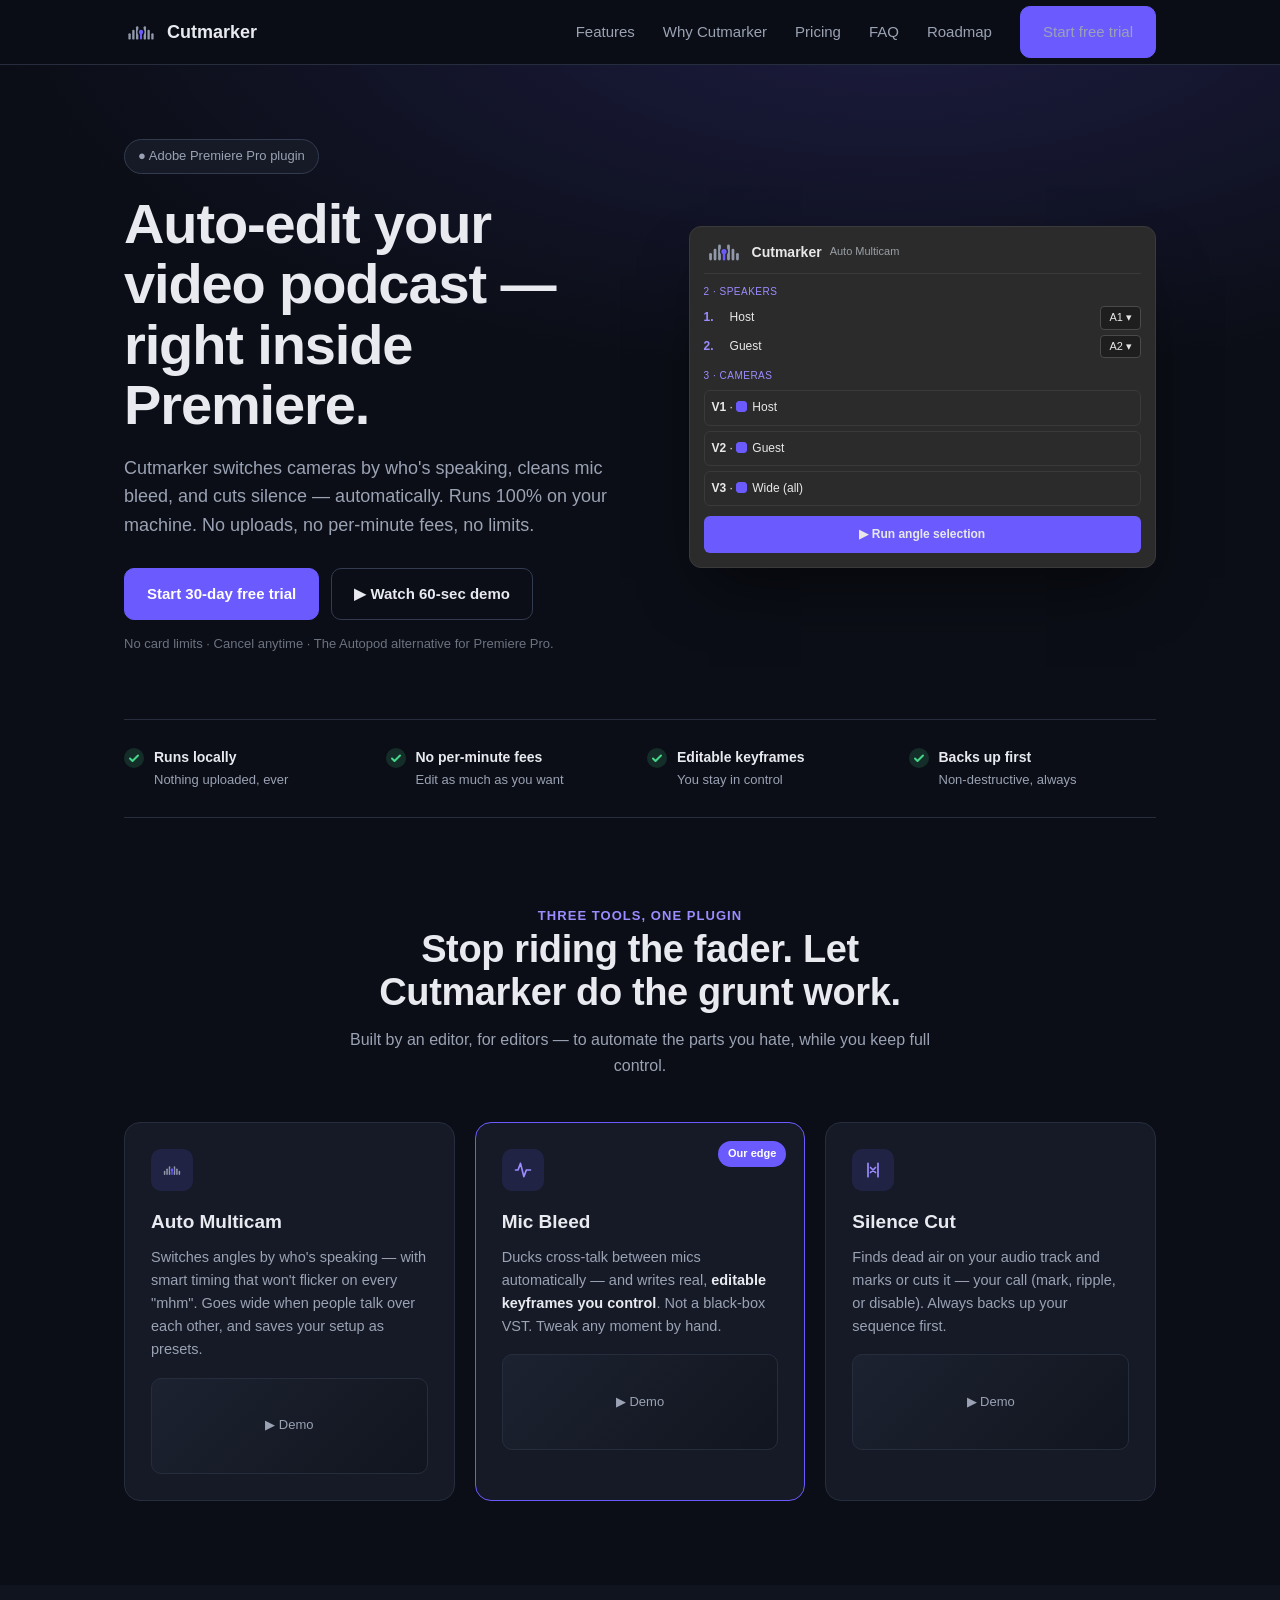
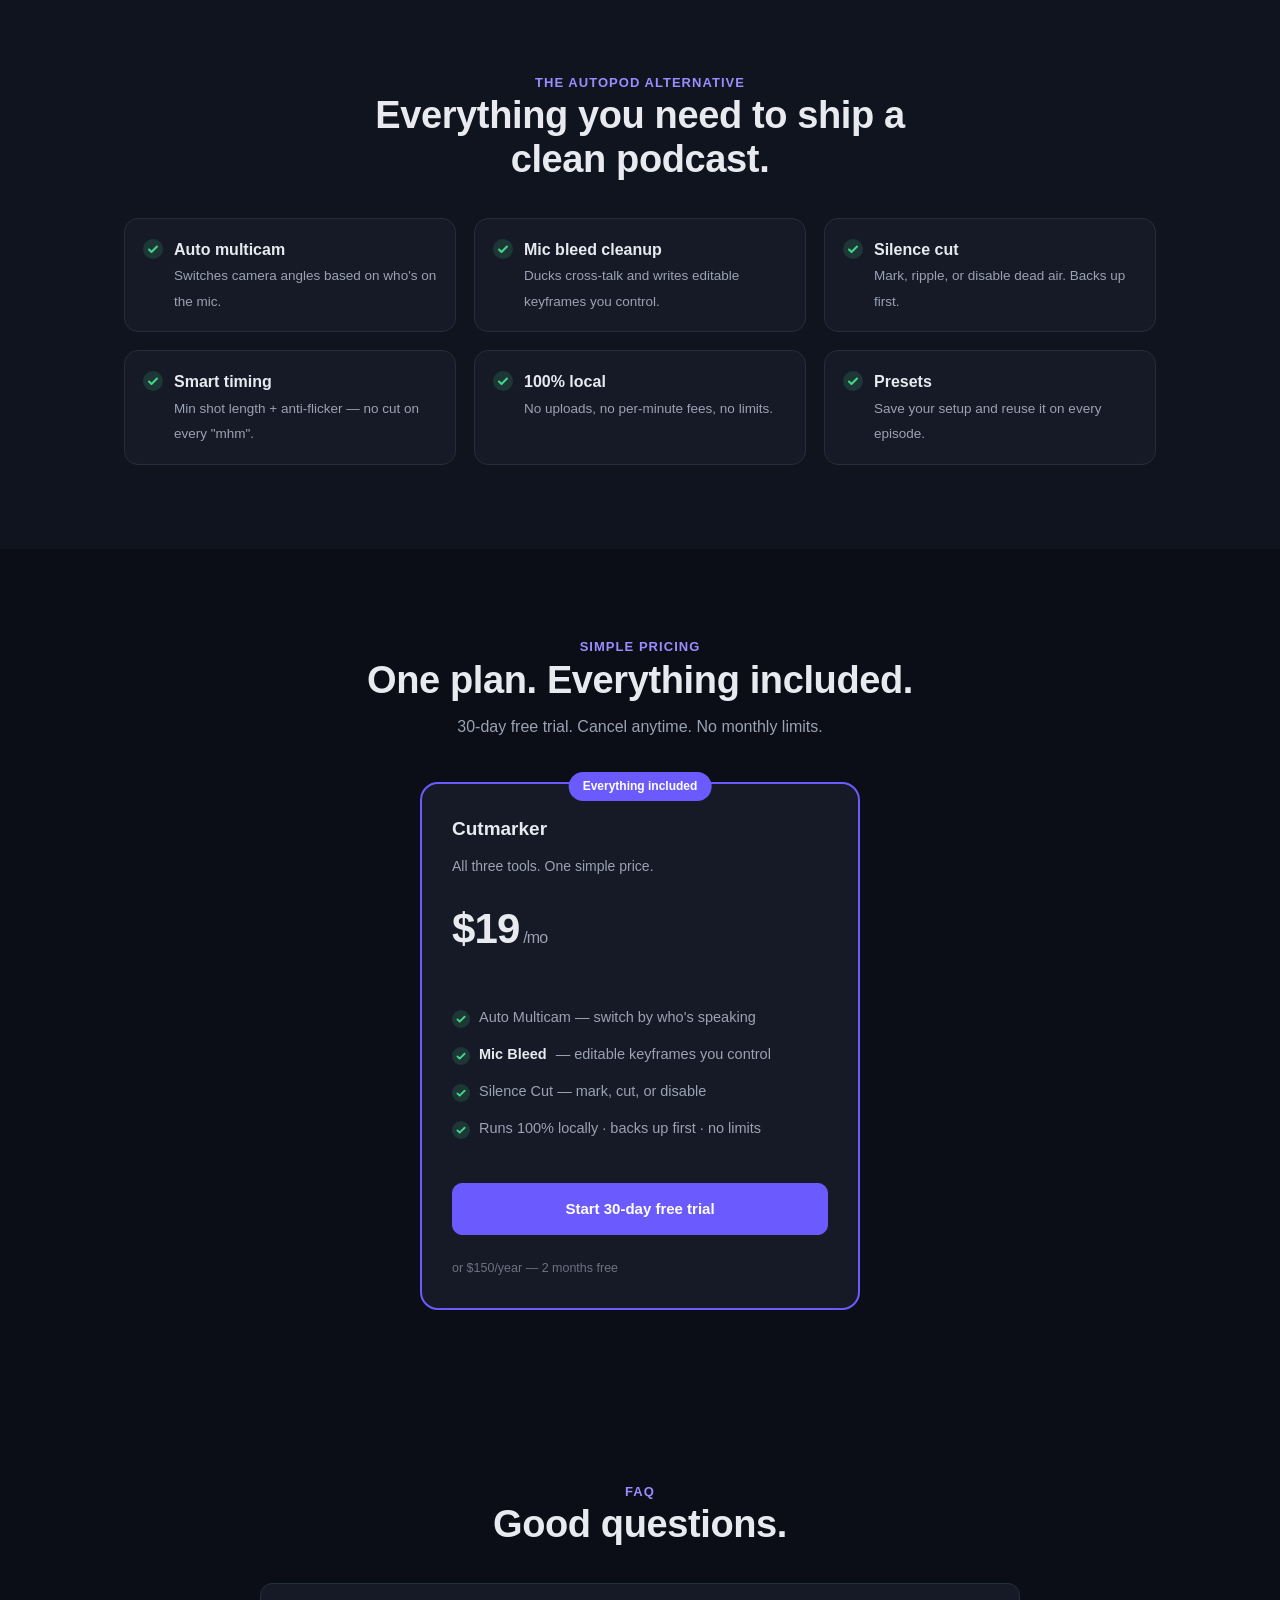
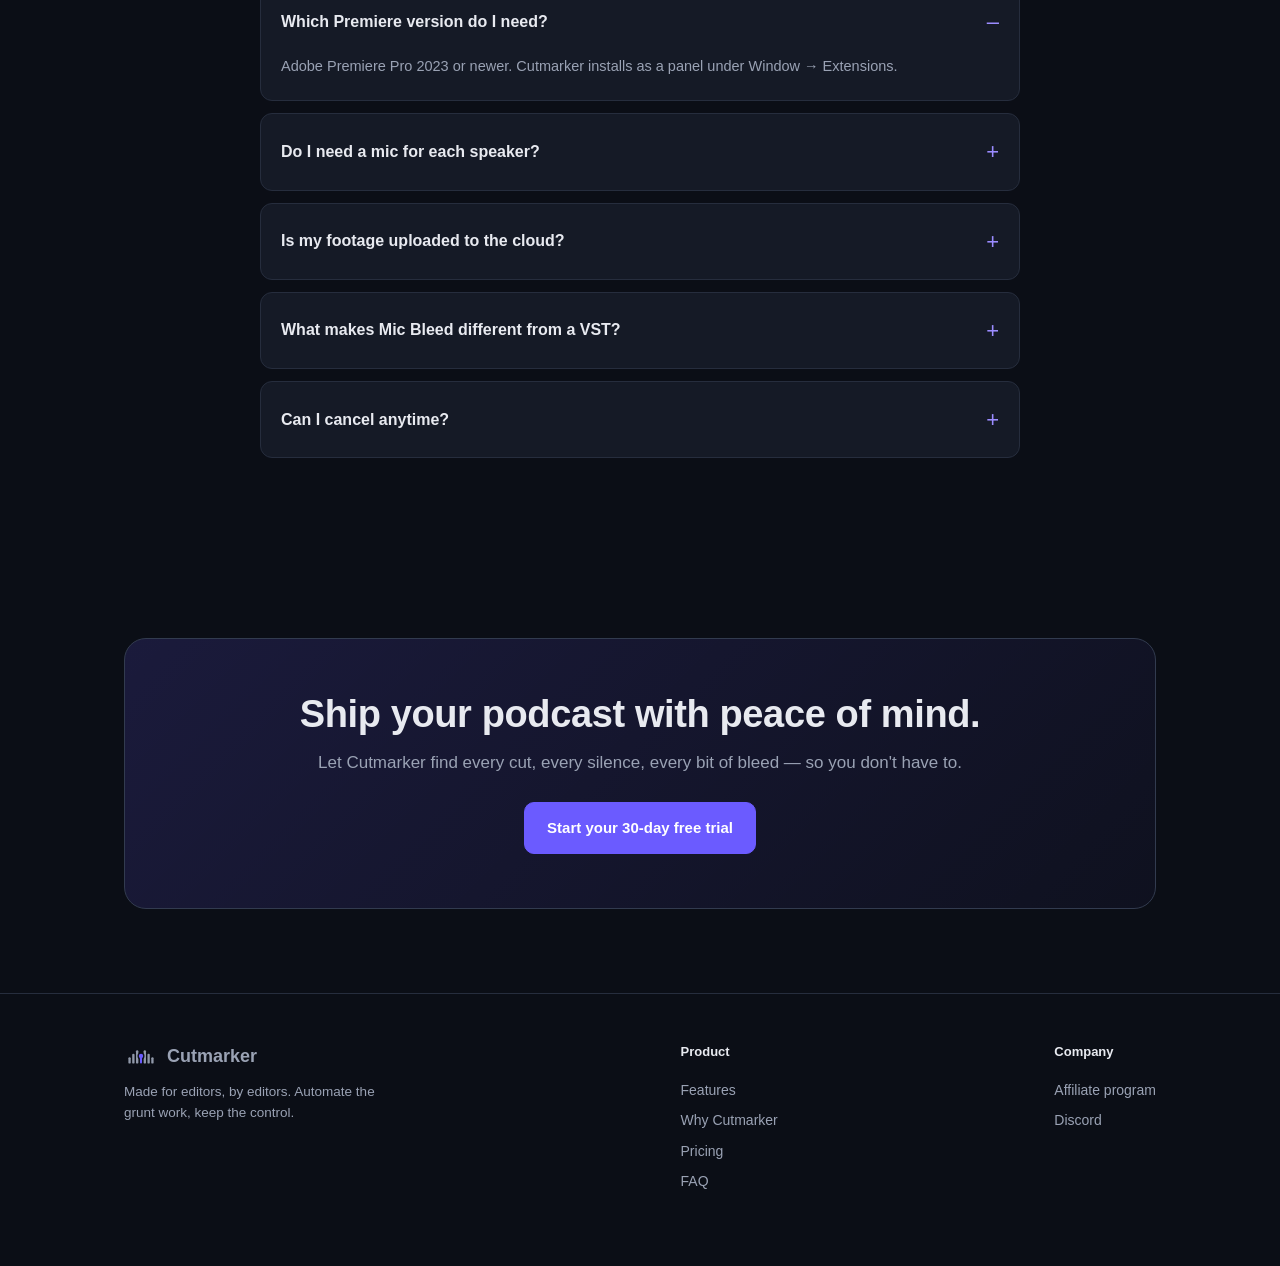
==== index.html @ dd97af89 "Add files via upload" ====
<!DOCTYPE html>
<html lang="en">
<head>
<meta charset="utf-8">
<meta name="viewport" content="width=device-width, initial-scale=1">
<title>Cutmarker — Auto-edit your video podcast in Premiere Pro</title>
<style>
  :root{
    --bg:#0B0E16; --bg2:#10141f; --card:#151a26; --card2:#1a2030;
    --bd:#262d3d; --bd2:#323b4f;
    --tx:#e8eaf0; --tx2:#9aa2b4; --tx3:#6b7280;
    --pur:#6B5BFF; --pur2:#9b8cff; --purd:#5a4be0;
    --grey:#9098A9; --green:#46d68a;
  }
  *{box-sizing:border-box;margin:0;padding:0}
  html{scroll-behavior:smooth}
  body{font-family:-apple-system,"Segoe UI",Roboto,Helvetica,Arial,sans-serif;background:var(--bg);color:var(--tx);line-height:1.6;-webkit-font-smoothing:antialiased}
  a{color:inherit;text-decoration:none}
  .wrap{max-width:1080px;margin:0 auto;padding:0 24px}
  .btn{display:inline-block;background:var(--pur);color:#fff;font-weight:600;padding:13px 22px;border-radius:10px;font-size:15px;border:1px solid var(--pur);transition:.15s;cursor:pointer}
  .btn:hover{background:var(--purd);border-color:var(--purd)}
  .btn.ghost{background:transparent;color:var(--tx);border:1px solid var(--bd2)}
  .btn.ghost:hover{background:var(--card2)}
  .eyebrow{color:var(--pur2);font-weight:600;font-size:13px;letter-spacing:.08em;text-transform:uppercase}
  h1{font-size:clamp(34px,5vw,56px);line-height:1.08;letter-spacing:-.02em;font-weight:700}
  h2{font-size:clamp(26px,3.5vw,38px);line-height:1.15;letter-spacing:-.01em;font-weight:700}
  h3{font-size:19px;font-weight:600}
  .muted{color:var(--tx2)}
  section{padding:84px 0;scroll-margin-top:74px}
  .logo{display:flex;align-items:center;gap:9px;font-weight:700;font-size:18px}

  /* NAV */
  nav{position:sticky;top:0;z-index:50;background:rgba(11,14,22,.95);backdrop-filter:blur(10px);border-bottom:1px solid var(--bd)}
  nav .wrap{display:flex;align-items:center;justify-content:space-between;height:64px}
  nav .links{display:flex;gap:28px;align-items:center}
  nav .links a{color:var(--tx2);font-size:15px;font-weight:500}
  nav .links a:hover{color:var(--tx)}
  @media(max-width:720px){nav .links a:not(.btn){display:none}}

  /* HERO */
  .hero{padding:74px 0 64px;background:radial-gradient(900px 380px at 70% -10%,rgba(107,91,255,.18),transparent)}
  .hero .grid{display:grid;grid-template-columns:1.05fr .95fr;gap:48px;align-items:center}
  @media(max-width:880px){.hero .grid{grid-template-columns:1fr;gap:36px}}
  .badge{display:inline-flex;align-items:center;gap:7px;background:var(--card);border:1px solid var(--bd2);color:var(--tx2);font-size:13px;font-weight:500;padding:6px 13px;border-radius:99px;margin-bottom:20px}
  .hero p.lead{font-size:18px;color:var(--tx2);margin:18px 0 28px;max-width:520px}
  .cta-row{display:flex;gap:12px;flex-wrap:wrap;align-items:center}
  .cta-note{color:var(--tx3);font-size:13px;margin-top:14px}

  /* panel mock */
  .panel{background:#2b2b2b;border:1px solid #3a3a3a;border-radius:12px;padding:14px;box-shadow:0 30px 60px -20px rgba(0,0,0,.6);font-size:12px;color:#e8e8e8}
  .panel .ph{display:flex;align-items:center;gap:8px;border-bottom:1px solid #3a3a3a;padding-bottom:10px;margin-bottom:10px}
  .panel .ph b{font-weight:700;font-size:14px}
  .panel .ph .t{color:#9aa0a6;font-size:11px}
  .panel .grp{font-size:10px;color:#9b8cff;text-transform:uppercase;letter-spacing:.05em;margin:10px 0 6px}
  .panel .rowp{display:flex;align-items:center;gap:8px;margin:5px 0}
  .panel .tag{color:#9b8cff;font-weight:700;width:18px}
  .panel .sel{margin-left:auto;background:#1e1e1e;border:1px solid #4a4a4a;border-radius:4px;padding:2px 8px;font-size:11px}
  .panel .cam{border:1px solid #3a3a3a;border-radius:6px;padding:7px;margin:5px 0}
  .panel .ck{width:11px;height:11px;border-radius:3px;border:1px solid #6B5BFF;background:#6B5BFF;display:inline-block;vertical-align:-1px;margin-right:5px}
  .panel .run{background:#6B5BFF;border-radius:6px;padding:9px;text-align:center;font-weight:700;margin-top:10px}

  /* value bar */
  .vbar{display:grid;grid-template-columns:repeat(4,1fr);gap:14px;border-top:1px solid var(--bd);border-bottom:1px solid var(--bd);padding:26px 0}
  @media(max-width:720px){.vbar{grid-template-columns:repeat(2,1fr)}}
  .vbar .v{display:flex;gap:10px;align-items:flex-start;font-size:14px}
  .vbar .v svg{flex:none;margin-top:2px}
  .vbar .v b{display:block;font-weight:600}
  .vbar .v span{color:var(--tx2);font-size:13px}

  /* tools */
  .tools{display:grid;grid-template-columns:repeat(3,1fr);gap:20px;margin-top:44px}
  @media(max-width:880px){.tools{grid-template-columns:1fr}}
  .tool{background:var(--card);border:1px solid var(--bd);border-radius:16px;padding:26px;position:relative}
  .tool.hot{border-color:var(--pur)}
  .tool .ico{width:42px;height:42px;border-radius:10px;background:rgba(107,91,255,.14);display:flex;align-items:center;justify-content:center;margin-bottom:16px}
  .tool h3{margin-bottom:8px}
  .tool p{color:var(--tx2);font-size:14.5px}
  .pill{position:absolute;top:18px;right:18px;background:var(--pur);color:#fff;font-size:11px;font-weight:600;padding:4px 10px;border-radius:99px}
  .thumb{margin-top:16px;height:96px;border-radius:10px;background:linear-gradient(135deg,#1c2230,#11151f);border:1px solid var(--bd);display:flex;align-items:center;justify-content:center;color:var(--tx2);font-size:13px;gap:8px}

  /* features grid */
  .feats{display:grid;grid-template-columns:repeat(3,1fr);gap:18px;margin-top:36px}
  @media(max-width:840px){.feats{grid-template-columns:1fr}}
  .feat{display:flex;gap:11px;align-items:flex-start;background:var(--card);border:1px solid var(--bd);border-radius:14px;padding:18px}
  .feat svg{flex:none;margin-top:2px}
  .feat b{display:block}
  .feat span{color:var(--tx2);font-size:13.5px}
  /* compare */
  .cmp{width:100%;border-collapse:collapse;margin-top:36px;background:var(--card);border:1px solid var(--bd);border-radius:16px;overflow:hidden}
  .cmp th,.cmp td{padding:15px 18px;text-align:left;border-bottom:1px solid var(--bd);font-size:14.5px}
  .cmp thead th{font-size:13px;color:var(--tx2);font-weight:600}
  .cmp thead th:nth-child(2){color:var(--pur2)}
  .cmp td:nth-child(2),.cmp td:nth-child(3),.cmp th:nth-child(2),.cmp th:nth-child(3){text-align:center;width:130px}
  .cmp tr:last-child td{border-bottom:none}
  .yes{color:var(--green);font-weight:700}
  .no{color:var(--tx3)}
  .cmp .col-c{background:rgba(107,91,255,.06)}

  /* pricing */
  .prices{display:flex;gap:22px;margin:42px auto 0;max-width:760px;align-items:stretch}
  @media(max-width:720px){.prices{flex-direction:column}}
  .price{flex:1 1 0;min-width:0;display:flex;flex-direction:column;background:var(--card);border:1px solid var(--bd);border-radius:18px;padding:30px}
  .price.feat{border:2px solid var(--pur);position:relative}
  .price .tagp{position:absolute;top:-12px;left:50%;transform:translateX(-50%);background:var(--pur);color:#fff;font-size:12px;font-weight:600;padding:5px 14px;border-radius:99px}
  .price .amt{font-size:42px;font-weight:700;letter-spacing:-.02em;margin:6px 0}
  .price .amt small{font-size:16px;color:var(--tx2);font-weight:500}
  .price ul{list-style:none;margin:20px 0 24px}
  .price li{padding:7px 0;font-size:14.5px;color:var(--tx2);display:flex;gap:9px;align-items:flex-start}
  .price li svg{flex:none;margin-top:4px}
  .price .btn{width:100%;text-align:center;margin-top:auto}
  .price .yr{text-align:center;color:var(--tx3);font-size:12.5px;margin-top:12px}

  /* faq */
  .faq{max-width:760px;margin:36px auto 0}
  details{background:var(--card);border:1px solid var(--bd);border-radius:12px;padding:4px 20px;margin-bottom:12px}
  summary{cursor:pointer;padding:16px 0;font-weight:600;font-size:16px;list-style:none;display:flex;justify-content:space-between;align-items:center}
  summary::-webkit-details-marker{display:none}
  summary::after{content:"+";color:var(--pur2);font-size:22px;font-weight:400}
  details[open] summary::after{content:"–"}
  details p{color:var(--tx2);padding:0 0 18px;font-size:14.5px}

  /* cta band */
  .band{background:linear-gradient(135deg,rgba(107,91,255,.16),rgba(107,91,255,.04));border:1px solid var(--bd2);border-radius:22px;padding:54px 32px;text-align:center}
  .band h2{margin-bottom:12px}
  .band p{color:var(--tx2);margin-bottom:26px;font-size:17px}

  /* footer */
  footer{border-top:1px solid var(--bd);padding:48px 0 40px;color:var(--tx2);font-size:14px}
  footer .top{display:flex;justify-content:space-between;flex-wrap:wrap;gap:24px;margin-bottom:30px}
  footer .col h4{color:var(--tx);font-size:13px;margin-bottom:12px;font-weight:600}
  footer .col a{display:block;color:var(--tx2);padding:4px 0}
  footer .col a:hover{color:var(--tx)}
  footer .bottom{border-top:1px solid var(--bd);padding-top:22px;display:flex;justify-content:space-between;flex-wrap:wrap;gap:12px;font-size:13px;color:var(--tx3)}
  .center{text-align:center}
  .sec-head{text-align:center;max-width:620px;margin:0 auto}
  .sec-head p{color:var(--tx2);margin-top:12px;font-size:16px}
</style>
</head>
<body>

<svg width="0" height="0" style="position:absolute"><symbol id="mark" viewBox="-58 -56 116 60"><mask id="ntch"><rect x="-58" y="-56" width="116" height="60" fill="#fff"/><circle cx="0" cy="-26" r="12" fill="#000"/></mask><g mask="url(#ntch)"><rect x="9" y="-46" width="8" height="46" rx="4" fill="#9098A9"/><rect x="-17" y="-46" width="8" height="46" rx="4" fill="#9098A9"/><rect x="22" y="-34" width="8" height="34" rx="4" fill="#9098A9"/><rect x="-30" y="-34" width="8" height="34" rx="4" fill="#9098A9"/><rect x="35" y="-22" width="8" height="22" rx="4" fill="#9098A9"/><rect x="-43" y="-22" width="8" height="22" rx="4" fill="#9098A9"/></g><rect x="-3.5" y="-22" width="7" height="22" rx="3.5" fill="#6B5BFF"/><circle cx="0" cy="-26" r="7.5" fill="#6B5BFF"/></symbol>
<symbol id="chk" viewBox="0 0 20 20"><circle cx="10" cy="10" r="10" fill="rgba(70,214,138,.16)"/><path d="M6 10.5l2.5 2.5L14 7.5" stroke="#46d68a" stroke-width="2" fill="none" stroke-linecap="round" stroke-linejoin="round"/></symbol></svg>

<nav><div class="wrap">
  <a class="logo" href="#"><svg width="34" height="18"><use href="#mark"/></svg> Cutmarker</a>
  <div class="links">
    <a href="#features">Features</a>
    <a href="#why">Why Cutmarker</a>
    <a href="#pricing">Pricing</a>
    <a href="#faq">FAQ</a>
    <a href="roadmap.html">Roadmap</a>
    <a class="btn" href="#pricing">Start free trial</a>
  </div>
</div></nav>

<header class="hero"><div class="wrap"><div class="grid">
  <div>
    <span class="badge">● Adobe Premiere Pro plugin</span>
    <h1>Auto-edit your video podcast — right inside Premiere.</h1>
    <p class="lead">Cutmarker switches cameras by who's speaking, cleans mic bleed, and cuts silence — automatically. Runs 100% on your machine. No uploads, no per-minute fees, no limits.</p>
    <div class="cta-row">
      <a class="btn" href="#pricing">Start 30-day free trial</a>
      <a class="btn ghost" href="#features">▶ Watch 60-sec demo</a>
    </div>
    <div class="cta-note">No card limits · Cancel anytime · The Autopod alternative for Premiere Pro.</div>
  </div>
  <div class="panel" aria-hidden="true">
    <div class="ph"><svg width="40" height="21"><use href="#mark"/></svg><b>Cutmarker</b><span class="t">Auto Multicam</span></div>
    <div class="grp">2 · Speakers</div>
    <div class="rowp"><span class="tag">1.</span><span>Host</span><span class="sel">A1 ▾</span></div>
    <div class="rowp"><span class="tag">2.</span><span>Guest</span><span class="sel">A2 ▾</span></div>
    <div class="grp">3 · Cameras</div>
    <div class="cam"><b>V1</b> · <span class="ck"></span>Host</div>
    <div class="cam"><b>V2</b> · <span class="ck"></span>Guest</div>
    <div class="cam"><b>V3</b> · <span class="ck"></span>Wide (all)</div>
    <div class="run">▶ Run angle selection</div>
  </div>
</div></div></header>

<div class="wrap"><div class="vbar">
  <div class="v"><svg width="20" height="20"><use href="#chk"/></svg><div><b>Runs locally</b><span>Nothing uploaded, ever</span></div></div>
  <div class="v"><svg width="20" height="20"><use href="#chk"/></svg><div><b>No per-minute fees</b><span>Edit as much as you want</span></div></div>
  <div class="v"><svg width="20" height="20"><use href="#chk"/></svg><div><b>Editable keyframes</b><span>You stay in control</span></div></div>
  <div class="v"><svg width="20" height="20"><use href="#chk"/></svg><div><b>Backs up first</b><span>Non-destructive, always</span></div></div>
</div></div>

<section id="features"><div class="wrap">
  <div class="sec-head">
    <span class="eyebrow">Three tools, one plugin</span>
    <h2>Stop riding the fader. Let Cutmarker do the grunt work.</h2>
    <p>Built by an editor, for editors — to automate the parts you hate, while you keep full control.</p>
  </div>
  <div class="tools">
    <div class="tool">
      <div class="ico"><svg width="22" height="12"><use href="#mark"/></svg></div>
      <h3>Auto Multicam</h3>
      <p>Switches angles by who's speaking — with smart timing that won't flicker on every "mhm". Goes wide when people talk over each other, and saves your setup as presets.</p>
      <div class="thumb">▶ Demo</div>
    </div>
    <div class="tool hot">
      <span class="pill">Our edge</span>
      <div class="ico"><svg width="20" height="20" viewBox="0 0 24 24" fill="none" stroke="#9b8cff" stroke-width="2"><path d="M3 12h3l3-8 4 16 3-8h5" stroke-linecap="round" stroke-linejoin="round"/></svg></div>
      <h3>Mic Bleed</h3>
      <p>Ducks cross-talk between mics automatically — and writes real, <b style="color:#e8eaf0">editable keyframes you control</b>. Not a black-box VST. Tweak any moment by hand.</p>
      <div class="thumb">▶ Demo</div>
    </div>
    <div class="tool">
      <div class="ico"><svg width="20" height="20" viewBox="0 0 24 24" fill="none" stroke="#9b8cff" stroke-width="2"><path d="M6 4v16M18 4v16M9 9l6 6M15 9l-6 6" stroke-linecap="round"/></svg></div>
      <h3>Silence Cut</h3>
      <p>Finds dead air on your audio track and marks or cuts it — your call (mark, ripple, or disable). Always backs up your sequence first.</p>
      <div class="thumb">▶ Demo</div>
    </div>
  </div>
</div></section>

<section id="why" style="background:var(--bg2)"><div class="wrap">
  <div class="sec-head">
    <span class="eyebrow">The Autopod alternative</span>
    <h2>Everything you need to ship a clean podcast.</h2>
  </div>
  <div class="feats">
    <div class="feat"><svg width="20" height="20"><use href="#chk"/></svg><div><b>Auto multicam</b><span>Switches camera angles based on who's on the mic.</span></div></div>
    <div class="feat"><svg width="20" height="20"><use href="#chk"/></svg><div><b>Mic bleed cleanup</b><span>Ducks cross-talk and writes editable keyframes you control.</span></div></div>
    <div class="feat"><svg width="20" height="20"><use href="#chk"/></svg><div><b>Silence cut</b><span>Mark, ripple, or disable dead air. Backs up first.</span></div></div>
    <div class="feat"><svg width="20" height="20"><use href="#chk"/></svg><div><b>Smart timing</b><span>Min shot length + anti-flicker — no cut on every "mhm".</span></div></div>
    <div class="feat"><svg width="20" height="20"><use href="#chk"/></svg><div><b>100% local</b><span>No uploads, no per-minute fees, no limits.</span></div></div>
    <div class="feat"><svg width="20" height="20"><use href="#chk"/></svg><div><b>Presets</b><span>Save your setup and reuse it on every episode.</span></div></div>
  </div>
</div></section>

<section id="pricing"><div class="wrap">
  <div class="sec-head">
    <span class="eyebrow">Simple pricing</span>
    <h2>One plan. Everything included.</h2>
    <p>30-day free trial. Cancel anytime. No monthly limits.</p>
  </div>
  <div class="prices" style="max-width:440px">
    <div class="price feat">
      <span class="tagp">Everything included</span>
      <h3>Cutmarker</h3>
      <div class="muted" style="font-size:14px">All three tools. One simple price.</div>
      <div class="amt">$19<small> /mo</small></div>
      <ul>
        <li><svg width="18" height="18"><use href="#chk"/></svg>Auto Multicam — switch by who's speaking</li>
        <li><svg width="18" height="18"><use href="#chk"/></svg><b style="color:#e8eaf0">Mic Bleed</b> — editable keyframes you control</li>
        <li><svg width="18" height="18"><use href="#chk"/></svg>Silence Cut — mark, cut, or disable</li>
        <li><svg width="18" height="18"><use href="#chk"/></svg>Runs 100% locally · backs up first · no limits</li>
      </ul>
      <a class="btn" href="#">Start 30-day free trial</a>
      <div class="yr">or $150/year — 2 months free</div>
    </div>
  </div>
</div></section>

<section id="faq"><div class="wrap">
  <div class="sec-head"><span class="eyebrow">FAQ</span><h2>Good questions.</h2></div>
  <div class="faq">
    <details open><summary>Which Premiere version do I need?</summary><p>Adobe Premiere Pro 2023 or newer. Cutmarker installs as a panel under Window → Extensions.</p></details>
    <details><summary>Do I need a mic for each speaker?</summary><p>For multicam, yes — Cutmarker decides who's on camera by listening to each person's mic, so the cleanest result comes from one mic per speaker. (Silence Cut works on a single track too.)</p></details>
    <details><summary>Is my footage uploaded to the cloud?</summary><p>Never. Everything runs locally on your machine. No uploads, no per-minute fees, no monthly processing limits.</p></details>
    <details><summary>What makes Mic Bleed different from a VST?</summary><p>A VST is a black box you can't touch. Mic Bleed writes real volume keyframes straight into your timeline, so you keep full control and can fine-tune any moment by hand.</p></details>
    <details><summary>Can I cancel anytime?</summary><p>Yes — 30-day free trial, cancel anytime, no questions asked.</p></details>
  </div>
</div></section>

<section><div class="wrap"><div class="band">
  <h2>Ship your podcast with peace of mind.</h2>
  <p>Let Cutmarker find every cut, every silence, every bit of bleed — so you don't have to.</p>
  <a class="btn" href="#pricing">Start your 30-day free trial</a>
</div></div></section>

<footer><div class="wrap">
  <div class="top">
    <div style="max-width:280px">
      <a class="logo" href="#" style="margin-bottom:10px"><svg width="34" height="18"><use href="#mark"/></svg> Cutmarker</a>
      <p style="font-size:13.5px">Made for editors, by editors. Automate the grunt work, keep the control.</p>
    </div>
    <div class="col"><h4>Product</h4><a href="#features">Features</a><a href="#why">Why Cutmarker</a><a href="#pricing">Pricing</a><a href="#faq">FAQ</a></div>
    <div class="col"><h4>Company</h4><a href="#">Affiliate program</a><a href="#">Discord
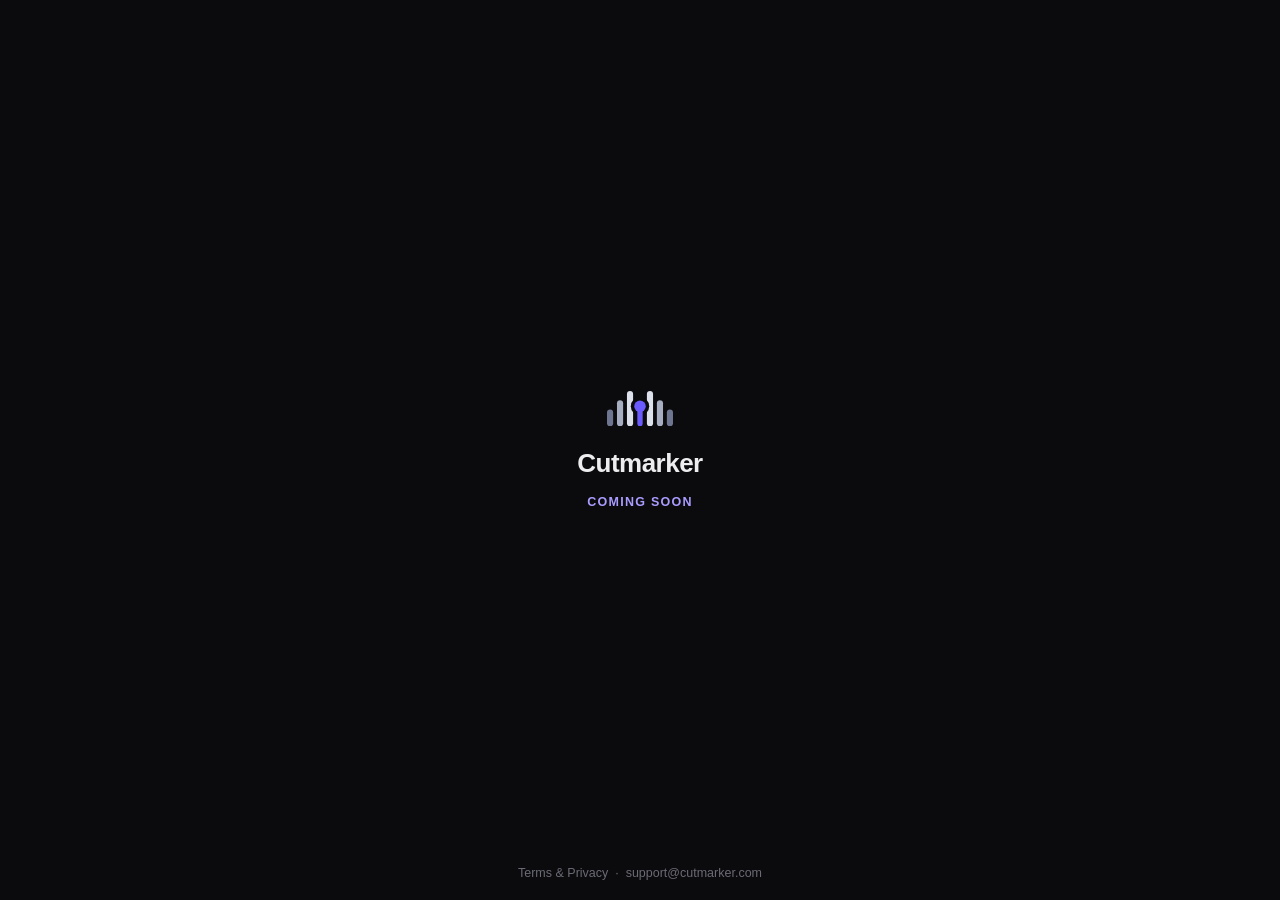
==== commit 55bd2f27: "Add files via upload" ====
--- a/index.html
+++ b/index.html
@@ -3,277 +3,31 @@
 <head>
 <meta charset="utf-8">
 <meta name="viewport" content="width=device-width, initial-scale=1">
-<title>Cutmarker — Auto-edit your video podcast in Premiere Pro</title>
+<title>Cutmarker</title>
+<meta name="robots" content="noindex">
 <style>
-  :root{
-    --bg:#0B0E16; --bg2:#10141f; --card:#151a26; --card2:#1a2030;
-    --bd:#262d3d; --bd2:#323b4f;
-    --tx:#e8eaf0; --tx2:#9aa2b4; --tx3:#6b7280;
-    --pur:#6B5BFF; --pur2:#9b8cff; --purd:#5a4be0;
-    --grey:#9098A9; --green:#46d68a;
-  }
+  :root{--bg:#0b0b0d;--tx:#ededf0;--tx2:#9b9ba6;--tx3:#6b6b76;--pur2:#a99cff}
   *{box-sizing:border-box;margin:0;padding:0}
-  html{scroll-behavior:smooth}
-  body{font-family:-apple-system,"Segoe UI",Roboto,Helvetica,Arial,sans-serif;background:var(--bg);color:var(--tx);line-height:1.6;-webkit-font-smoothing:antialiased}
-  a{color:inherit;text-decoration:none}
-  .wrap{max-width:1080px;margin:0 auto;padding:0 24px}
-  .btn{display:inline-block;background:var(--pur);color:#fff;font-weight:600;padding:13px 22px;border-radius:10px;font-size:15px;border:1px solid var(--pur);transition:.15s;cursor:pointer}
-  .btn:hover{background:var(--purd);border-color:var(--purd)}
-  .btn.ghost{background:transparent;color:var(--tx);border:1px solid var(--bd2)}
-  .btn.ghost:hover{background:var(--card2)}
-  .eyebrow{color:var(--pur2);font-weight:600;font-size:13px;letter-spacing:.08em;text-transform:uppercase}
-  h1{font-size:clamp(34px,5vw,56px);line-height:1.08;letter-spacing:-.02em;font-weight:700}
-  h2{font-size:clamp(26px,3.5vw,38px);line-height:1.15;letter-spacing:-.01em;font-weight:700}
-  h3{font-size:19px;font-weight:600}
-  .muted{color:var(--tx2)}
-  section{padding:84px 0;scroll-margin-top:74px}
-  .logo{display:flex;align-items:center;gap:9px;font-weight:700;font-size:18px}
-
-  /* NAV */
-  nav{position:sticky;top:0;z-index:50;background:rgba(11,14,22,.95);backdrop-filter:blur(10px);border-bottom:1px solid var(--bd)}
-  nav .wrap{display:flex;align-items:center;justify-content:space-between;height:64px}
-  nav .links{display:flex;gap:28px;align-items:center}
-  nav .links a{color:var(--tx2);font-size:15px;font-weight:500}
-  nav .links a:hover{color:var(--tx)}
-  @media(max-width:720px){nav .links a:not(.btn){display:none}}
-
-  /* HERO */
-  .hero{padding:74px 0 64px;background:radial-gradient(900px 380px at 70% -10%,rgba(107,91,255,.18),transparent)}
-  .hero .grid{display:grid;grid-template-columns:1.05fr .95fr;gap:48px;align-items:center}
-  @media(max-width:880px){.hero .grid{grid-template-columns:1fr;gap:36px}}
-  .badge{display:inline-flex;align-items:center;gap:7px;background:var(--card);border:1px solid var(--bd2);color:var(--tx2);font-size:13px;font-weight:500;padding:6px 13px;border-radius:99px;margin-bottom:20px}
-  .hero p.lead{font-size:18px;color:var(--tx2);margin:18px 0 28px;max-width:520px}
-  .cta-row{display:flex;gap:12px;flex-wrap:wrap;align-items:center}
-  .cta-note{color:var(--tx3);font-size:13px;margin-top:14px}
-
-  /* panel mock */
-  .panel{background:#2b2b2b;border:1px solid #3a3a3a;border-radius:12px;padding:14px;box-shadow:0 30px 60px -20px rgba(0,0,0,.6);font-size:12px;color:#e8e8e8}
-  .panel .ph{display:flex;align-items:center;gap:8px;border-bottom:1px solid #3a3a3a;padding-bottom:10px;margin-bottom:10px}
-  .panel .ph b{font-weight:700;font-size:14px}
-  .panel .ph .t{color:#9aa0a6;font-size:11px}
-  .panel .grp{font-size:10px;color:#9b8cff;text-transform:uppercase;letter-spacing:.05em;margin:10px 0 6px}
-  .panel .rowp{display:flex;align-items:center;gap:8px;margin:5px 0}
-  .panel .tag{color:#9b8cff;font-weight:700;width:18px}
-  .panel .sel{margin-left:auto;background:#1e1e1e;border:1px solid #4a4a4a;border-radius:4px;padding:2px 8px;font-size:11px}
-  .panel .cam{border:1px solid #3a3a3a;border-radius:6px;padding:7px;margin:5px 0}
-  .panel .ck{width:11px;height:11px;border-radius:3px;border:1px solid #6B5BFF;background:#6B5BFF;display:inline-block;vertical-align:-1px;margin-right:5px}
-  .panel .run{background:#6B5BFF;border-radius:6px;padding:9px;text-align:center;font-weight:700;margin-top:10px}
-
-  /* value bar */
-  .vbar{display:grid;grid-template-columns:repeat(4,1fr);gap:14px;border-top:1px solid var(--bd);border-bottom:1px solid var(--bd);padding:26px 0}
-  @media(max-width:720px){.vbar{grid-template-columns:repeat(2,1fr)}}
-  .vbar .v{display:flex;gap:10px;align-items:flex-start;font-size:14px}
-  .vbar .v svg{flex:none;margin-top:2px}
-  .vbar .v b{display:block;font-weight:600}
-  .vbar .v span{color:var(--tx2);font-size:13px}
-
-  /* tools */
-  .tools{display:grid;grid-template-columns:repeat(3,1fr);gap:20px;margin-top:44px}
-  @media(max-width:880px){.tools{grid-template-columns:1fr}}
-  .tool{background:var(--card);border:1px solid var(--bd);border-radius:16px;padding:26px;position:relative}
-  .tool.hot{border-color:var(--pur)}
-  .tool .ico{width:42px;height:42px;border-radius:10px;background:rgba(107,91,255,.14);display:flex;align-items:center;justify-content:center;margin-bottom:16px}
-  .tool h3{margin-bottom:8px}
-  .tool p{color:var(--tx2);font-size:14.5px}
-  .pill{position:absolute;top:18px;right:18px;background:var(--pur);color:#fff;font-size:11px;font-weight:600;padding:4px 10px;border-radius:99px}
-  .thumb{margin-top:16px;height:96px;border-radius:10px;background:linear-gradient(135deg,#1c2230,#11151f);border:1px solid var(--bd);display:flex;align-items:center;justify-content:center;color:var(--tx2);font-size:13px;gap:8px}
-
-  /* features grid */
-  .feats{display:grid;grid-template-columns:repeat(3,1fr);gap:18px;margin-top:36px}
-  @media(max-width:840px){.feats{grid-template-columns:1fr}}
-  .feat{display:flex;gap:11px;align-items:flex-start;background:var(--card);border:1px solid var(--bd);border-radius:14px;padding:18px}
-  .feat svg{flex:none;margin-top:2px}
-  .feat b{display:block}
-  .feat span{color:var(--tx2);font-size:13.5px}
-  /* compare */
-  .cmp{width:100%;border-collapse:collapse;margin-top:36px;background:var(--card);border:1px solid var(--bd);border-radius:16px;overflow:hidden}
-  .cmp th,.cmp td{padding:15px 18px;text-align:left;border-bottom:1px solid var(--bd);font-size:14.5px}
-  .cmp thead th{font-size:13px;color:var(--tx2);font-weight:600}
-  .cmp thead th:nth-child(2){color:var(--pur2)}
-  .cmp td:nth-child(2),.cmp td:nth-child(3),.cmp th:nth-child(2),.cmp th:nth-child(3){text-align:center;width:130px}
-  .cmp tr:last-child td{border-bottom:none}
-  .yes{color:var(--green);font-weight:700}
-  .no{color:var(--tx3)}
-  .cmp .col-c{background:rgba(107,91,255,.06)}
-
-  /* pricing */
-  .prices{display:flex;gap:22px;margin:42px auto 0;max-width:760px;align-items:stretch}
-  @media(max-width:720px){.prices{flex-direction:column}}
-  .price{flex:1 1 0;min-width:0;display:flex;flex-direction:column;background:var(--card);border:1px solid var(--bd);border-radius:18px;padding:30px}
-  .price.feat{border:2px solid var(--pur);position:relative}
-  .price .tagp{position:absolute;top:-12px;left:50%;transform:translateX(-50%);background:var(--pur);color:#fff;font-size:12px;font-weight:600;padding:5px 14px;border-radius:99px}
-  .price .amt{font-size:42px;font-weight:700;letter-spacing:-.02em;margin:6px 0}
-  .price .amt small{font-size:16px;color:var(--tx2);font-weight:500}
-  .price ul{list-style:none;margin:20px 0 24px}
-  .price li{padding:7px 0;font-size:14.5px;color:var(--tx2);display:flex;gap:9px;align-items:flex-start}
-  .price li svg{flex:none;margin-top:4px}
-  .price .btn{width:100%;text-align:center;margin-top:auto}
-  .price .yr{text-align:center;color:var(--tx3);font-size:12.5px;margin-top:12px}
-
-  /* faq */
-  .faq{max-width:760px;margin:36px auto 0}
-  details{background:var(--card);border:1px solid var(--bd);border-radius:12px;padding:4px 20px;margin-bottom:12px}
-  summary{cursor:pointer;padding:16px 0;font-weight:600;font-size:16px;list-style:none;display:flex;justify-content:space-between;align-items:center}
-  summary::-webkit-details-marker{display:none}
-  summary::after{content:"+";color:var(--pur2);font-size:22px;font-weight:400}
-  details[open] summary::after{content:"–"}
-  details p{color:var(--tx2);padding:0 0 18px;font-size:14.5px}
-
-  /* cta band */
-  .band{background:linear-gradient(135deg,rgba(107,91,255,.16),rgba(107,91,255,.04));border:1px solid var(--bd2);border-radius:22px;padding:54px 32px;text-align:center}
-  .band h2{margin-bottom:12px}
-  .band p{color:var(--tx2);margin-bottom:26px;font-size:17px}
-
-  /* footer */
-  footer{border-top:1px solid var(--bd);padding:48px 0 40px;color:var(--tx2);font-size:14px}
-  footer .top{display:flex;justify-content:space-between;flex-wrap:wrap;gap:24px;margin-bottom:30px}
-  footer .col h4{color:var(--tx);font-size:13px;margin-bottom:12px;font-weight:600}
-  footer .col a{display:block;color:var(--tx2);padding:4px 0}
-  footer .col a:hover{color:var(--tx)}
-  footer .bottom{border-top:1px solid var(--bd);padding-top:22px;display:flex;justify-content:space-between;flex-wrap:wrap;gap:12px;font-size:13px;color:var(--tx3)}
-  .center{text-align:center}
-  .sec-head{text-align:center;max-width:620px;margin:0 auto}
-  .sec-head p{color:var(--tx2);margin-top:12px;font-size:16px}
+  body{font-family:-apple-system,"Segoe UI",Roboto,Helvetica,Arial,sans-serif;background:var(--bg);color:var(--tx);min-height:100vh;display:flex;flex-direction:column;align-items:center;justify-content:center;text-align:center;padding:24px}
+  svg.mark{width:66px;height:auto;margin-bottom:22px}
+  h1{font-size:26px;letter-spacing:-.02em;font-weight:700}
+  .soon{color:var(--pur2);font-size:12.5px;font-weight:700;letter-spacing:.1em;text-transform:uppercase;margin-top:16px}
+  footer{position:fixed;bottom:0;left:0;right:0;padding:20px;color:var(--tx3);font-size:12.5px}
+  footer a{color:var(--tx3);text-decoration:none}footer a:hover{color:var(--tx2)}
 </style>
 </head>
 <body>
-
-<svg width="0" height="0" style="position:absolute"><symbol id="mark" viewBox="-58 -56 116 60"><mask id="ntch"><rect x="-58" y="-56" width="116" height="60" fill="#fff"/><circle cx="0" cy="-26" r="12" fill="#000"/></mask><g mask="url(#ntch)"><rect x="9" y="-46" width="8" height="46" rx="4" fill="#9098A9"/><rect x="-17" y="-46" width="8" height="46" rx="4" fill="#9098A9"/><rect x="22" y="-34" width="8" height="34" rx="4" fill="#9098A9"/><rect x="-30" y="-34" width="8" height="34" rx="4" fill="#9098A9"/><rect x="35" y="-22" width="8" height="22" rx="4" fill="#9098A9"/><rect x="-43" y="-22" width="8" height="22" rx="4" fill="#9098A9"/></g><rect x="-3.5" y="-22" width="7" height="22" rx="3.5" fill="#6B5BFF"/><circle cx="0" cy="-26" r="7.5" fill="#6B5BFF"/></symbol>
-<symbol id="chk" viewBox="0 0 20 20"><circle cx="10" cy="10" r="10" fill="rgba(70,214,138,.16)"/><path d="M6 10.5l2.5 2.5L14 7.5" stroke="#46d68a" stroke-width="2" fill="none" stroke-linecap="round" stroke-linejoin="round"/></symbol></svg>
-
-<nav><div class="wrap">
-  <a class="logo" href="#"><svg width="34" height="18"><use href="#mark"/></svg> Cutmarker</a>
-  <div class="links">
-    <a href="#features">Features</a>
-    <a href="#why">Why Cutmarker</a>
-    <a href="#pricing">Pricing</a>
-    <a href="#faq">FAQ</a>
-    <a href="roadmap.html">Roadmap</a>
-    <a class="btn" href="#pricing">Start free trial</a>
-  </div>
-</div></nav>
-
-<header class="hero"><div class="wrap"><div class="grid">
-  <div>
-    <span class="badge">● Adobe Premiere Pro plugin</span>
-    <h1>Auto-edit your video podcast — right inside Premiere.</h1>
-    <p class="lead">Cutmarker switches cameras by who's speaking, cleans mic bleed, and cuts silence — automatically. Runs 100% on your machine. No uploads, no per-minute fees, no limits.</p>
-    <div class="cta-row">
-      <a class="btn" href="#pricing">Start 30-day free trial</a>
-      <a class="btn ghost" href="#features">▶ Watch 60-sec demo</a>
-    </div>
-    <div class="cta-note">No card limits · Cancel anytime · The Autopod alternative for Premiere Pro.</div>
-  </div>
-  <div class="panel" aria-hidden="true">
-    <div class="ph"><svg width="40" height="21"><use href="#mark"/></svg><b>Cutmarker</b><span class="t">Auto Multicam</span></div>
-    <div class="grp">2 · Speakers</div>
-    <div class="rowp"><span class="tag">1.</span><span>Host</span><span class="sel">A1 ▾</span></div>
-    <div class="rowp"><span class="tag">2.</span><span>Guest</span><span class="sel">A2 ▾</span></div>
-    <div class="grp">3 · Cameras</div>
-    <div class="cam"><b>V1</b> · <span class="ck"></span>Host</div>
-    <div class="cam"><b>V2</b> · <span class="ck"></span>Guest</div>
-    <div class="cam"><b>V3</b> · <span class="ck"></span>Wide (all)</div>
-    <div class="run">▶ Run angle selection</div>
-  </div>
-</div></div></header>
-
-<div class="wrap"><div class="vbar">
-  <div class="v"><svg width="20" height="20"><use href="#chk"/></svg><div><b>Runs locally</b><span>Nothing uploaded, ever</span></div></div>
-  <div class="v"><svg width="20" height="20"><use href="#chk"/></svg><div><b>No per-minute fees</b><span>Edit as much as you want</span></div></div>
-  <div class="v"><svg width="20" height="20"><use href="#chk"/></svg><div><b>Editable keyframes</b><span>You stay in control</span></div></div>
-  <div class="v"><svg width="20" height="20"><use href="#chk"/></svg><div><b>Backs up first</b><span>Non-destructive, always</span></div></div>
-</div></div>
-
-<section id="features"><div class="wrap">
-  <div class="sec-head">
-    <span class="eyebrow">Three tools, one plugin</span>
-    <h2>Stop riding the fader. Let Cutmarker do the grunt work.</h2>
-    <p>Built by an editor, for editors — to automate the parts you hate, while you keep full control.</p>
-  </div>
-  <div class="tools">
-    <div class="tool">
-      <div class="ico"><svg width="22" height="12"><use href="#mark"/></svg></div>
-      <h3>Auto Multicam</h3>
-      <p>Switches angles by who's speaking — with smart timing that won't flicker on every "mhm". Goes wide when people talk over each other, and saves your setup as presets.</p>
-      <div class="thumb">▶ Demo</div>
-    </div>
-    <div class="tool hot">
-      <span class="pill">Our edge</span>
-      <div class="ico"><svg width="20" height="20" viewBox="0 0 24 24" fill="none" stroke="#9b8cff" stroke-width="2"><path d="M3 12h3l3-8 4 16 3-8h5" stroke-linecap="round" stroke-linejoin="round"/></svg></div>
-      <h3>Mic Bleed</h3>
-      <p>Ducks cross-talk between mics automatically — and writes real, <b style="color:#e8eaf0">editable keyframes you control</b>. Not a black-box VST. Tweak any moment by hand.</p>
-      <div class="thumb">▶ Demo</div>
-    </div>
-    <div class="tool">
-      <div class="ico"><svg width="20" height="20" viewBox="0 0 24 24" fill="none" stroke="#9b8cff" stroke-width="2"><path d="M6 4v16M18 4v16M9 9l6 6M15 9l-6 6" stroke-linecap="round"/></svg></div>
-      <h3>Silence Cut</h3>
-      <p>Finds dead air on your audio track and marks or cuts it — your call (mark, ripple, or disable). Always backs up your sequence first.</p>
-      <div class="thumb">▶ Demo</div>
-    </div>
-  </div>
-</div></section>
-
-<section id="why" style="background:var(--bg2)"><div class="wrap">
-  <div class="sec-head">
-    <span class="eyebrow">The Autopod alternative</span>
-    <h2>Everything you need to ship a clean podcast.</h2>
-  </div>
-  <div class="feats">
-    <div class="feat"><svg width="20" height="20"><use href="#chk"/></svg><div><b>Auto multicam</b><span>Switches camera angles based on who's on the mic.</span></div></div>
-    <div class="feat"><svg width="20" height="20"><use href="#chk"/></svg><div><b>Mic bleed cleanup</b><span>Ducks cross-talk and writes editable keyframes you control.</span></div></div>
-    <div class="feat"><svg width="20" height="20"><use href="#chk"/></svg><div><b>Silence cut</b><span>Mark, ripple, or disable dead air. Backs up first.</span></div></div>
-    <div class="feat"><svg width="20" height="20"><use href="#chk"/></svg><div><b>Smart timing</b><span>Min shot length + anti-flicker — no cut on every "mhm".</span></div></div>
-    <div class="feat"><svg width="20" height="20"><use href="#chk"/></svg><div><b>100% local</b><span>No uploads, no per-minute fees, no limits.</span></div></div>
-    <div class="feat"><svg width="20" height="20"><use href="#chk"/></svg><div><b>Presets</b><span>Save your setup and reuse it on every episode.</span></div></div>
-  </div>
-</div></section>
-
-<section id="pricing"><div class="wrap">
-  <div class="sec-head">
-    <span class="eyebrow">Simple pricing</span>
-    <h2>One plan. Everything included.</h2>
-    <p>30-day free trial. Cancel anytime. No monthly limits.</p>
-  </div>
-  <div class="prices" style="max-width:440px">
-    <div class="price feat">
-      <span class="tagp">Everything included</span>
-      <h3>Cutmarker</h3>
-      <div class="muted" style="font-size:14px">All three tools. One simple price.</div>
-      <div class="amt">$19<small> /mo</small></div>
-      <ul>
-        <li><svg width="18" height="18"><use href="#chk"/></svg>Auto Multicam — switch by who's speaking</li>
-        <li><svg width="18" height="18"><use href="#chk"/></svg><b style="color:#e8eaf0">Mic Bleed</b> — editable keyframes you control</li>
-        <li><svg width="18" height="18"><use href="#chk"/></svg>Silence Cut — mark, cut, or disable</li>
-        <li><svg width="18" height="18"><use href="#chk"/></svg>Runs 100% locally · backs up first · no limits</li>
-      </ul>
-      <a class="btn" href="#">Start 30-day free trial</a>
-      <div class="yr">or $150/year — 2 months free</div>
-    </div>
-  </div>
-</div></section>
-
-<section id="faq"><div class="wrap">
-  <div class="sec-head"><span class="eyebrow">FAQ</span><h2>Good questions.</h2></div>
-  <div class="faq">
-    <details open><summary>Which Premiere version do I need?</summary><p>Adobe Premiere Pro 2023 or newer. Cutmarker installs as a panel under Window → Extensions.</p></details>
-    <details><summary>Do I need a mic for each speaker?</summary><p>For multicam, yes — Cutmarker decides who's on camera by listening to each person's mic, so the cleanest result comes from one mic per speaker. (Silence Cut works on a single track too.)</p></details>
-    <details><summary>Is my footage uploaded to the cloud?</summary><p>Never. Everything runs locally on your machine. No uploads, no per-minute fees, no monthly processing limits.</p></details>
-    <details><summary>What makes Mic Bleed different from a VST?</summary><p>A VST is a black box you can't touch. Mic Bleed writes real volume keyframes straight into your timeline, so you keep full control and can fine-tune any moment by hand.</p></details>
-    <details><summary>Can I cancel anytime?</summary><p>Yes — 30-day free trial, cancel anytime, no questions asked.</p></details>
-  </div>
-</div></section>
-
-<section><div class="wrap"><div class="band">
-  <h2>Ship your podcast with peace of mind.</h2>
-  <p>Let Cutmarker find every cut, every silence, every bit of bleed — so you don't have to.</p>
-  <a class="btn" href="#pricing">Start your 30-day free trial</a>
-</div></div></section>
-
-<footer><div class="wrap">
-  <div class="top">
-    <div style="max-width:280px">
-      <a class="logo" href="#" style="margin-bottom:10px"><svg width="34" height="18"><use href="#mark"/></svg> Cutmarker</a>
-      <p style="font-size:13.5px">Made for editors, by editors. Automate the grunt work, keep the control.</p>
-    </div>
-    <div class="col"><h4>Product</h4><a href="#features">Features</a><a href="#why">Why Cutmarker</a><a href="#pricing">Pricing</a><a href="#faq">FAQ</a></div>
-    <div class="col"><h4>Company</h4><a href="#">Affiliate program</a><a href="#">Discord +  <svg class="mark" viewBox="-43 -46 86 46" fill="none" role="img" aria-label="Cutmarker">
+    <mask id="ntch"><rect x="-58" y="-56" width="116" height="60" fill="#fff"/><circle cx="0" cy="-26" r="12" fill="#000"/></mask>
+    <g mask="url(#ntch)">
+      <rect x="9" y="-46" width="8" height="46" rx="4" fill="#DDE1EC"/><rect x="-17" y="-46" width="8" height="46" rx="4" fill="#DDE1EC"/>
+      <rect x="22" y="-34" width="8" height="34" rx="4" fill="#A7AEC2"/><rect x="-30" y="-34" width="8" height="34" rx="4" fill="#A7AEC2"/>
+      <rect x="35" y="-22" width="8" height="22" rx="4" fill="#6E7591"/><rect x="-43" y="-22" width="8" height="22" rx="4" fill="#6E7591"/>
+    </g>
+    <rect x="-3.5" y="-22" width="7" height="22" rx="3.5" fill="#6B5BFF"/><circle cx="0" cy="-26" r="7.5" fill="#6B5BFF"/>
+  </svg>
+  <h1>Cutmarker</h1>
+  <div class="soon">Coming soon</div>
+  <footer><a href="/legal.html">Terms &amp; Privacy</a> &nbsp;&middot;&nbsp; support@cutmarker.com</footer>
+</body>
+</html>
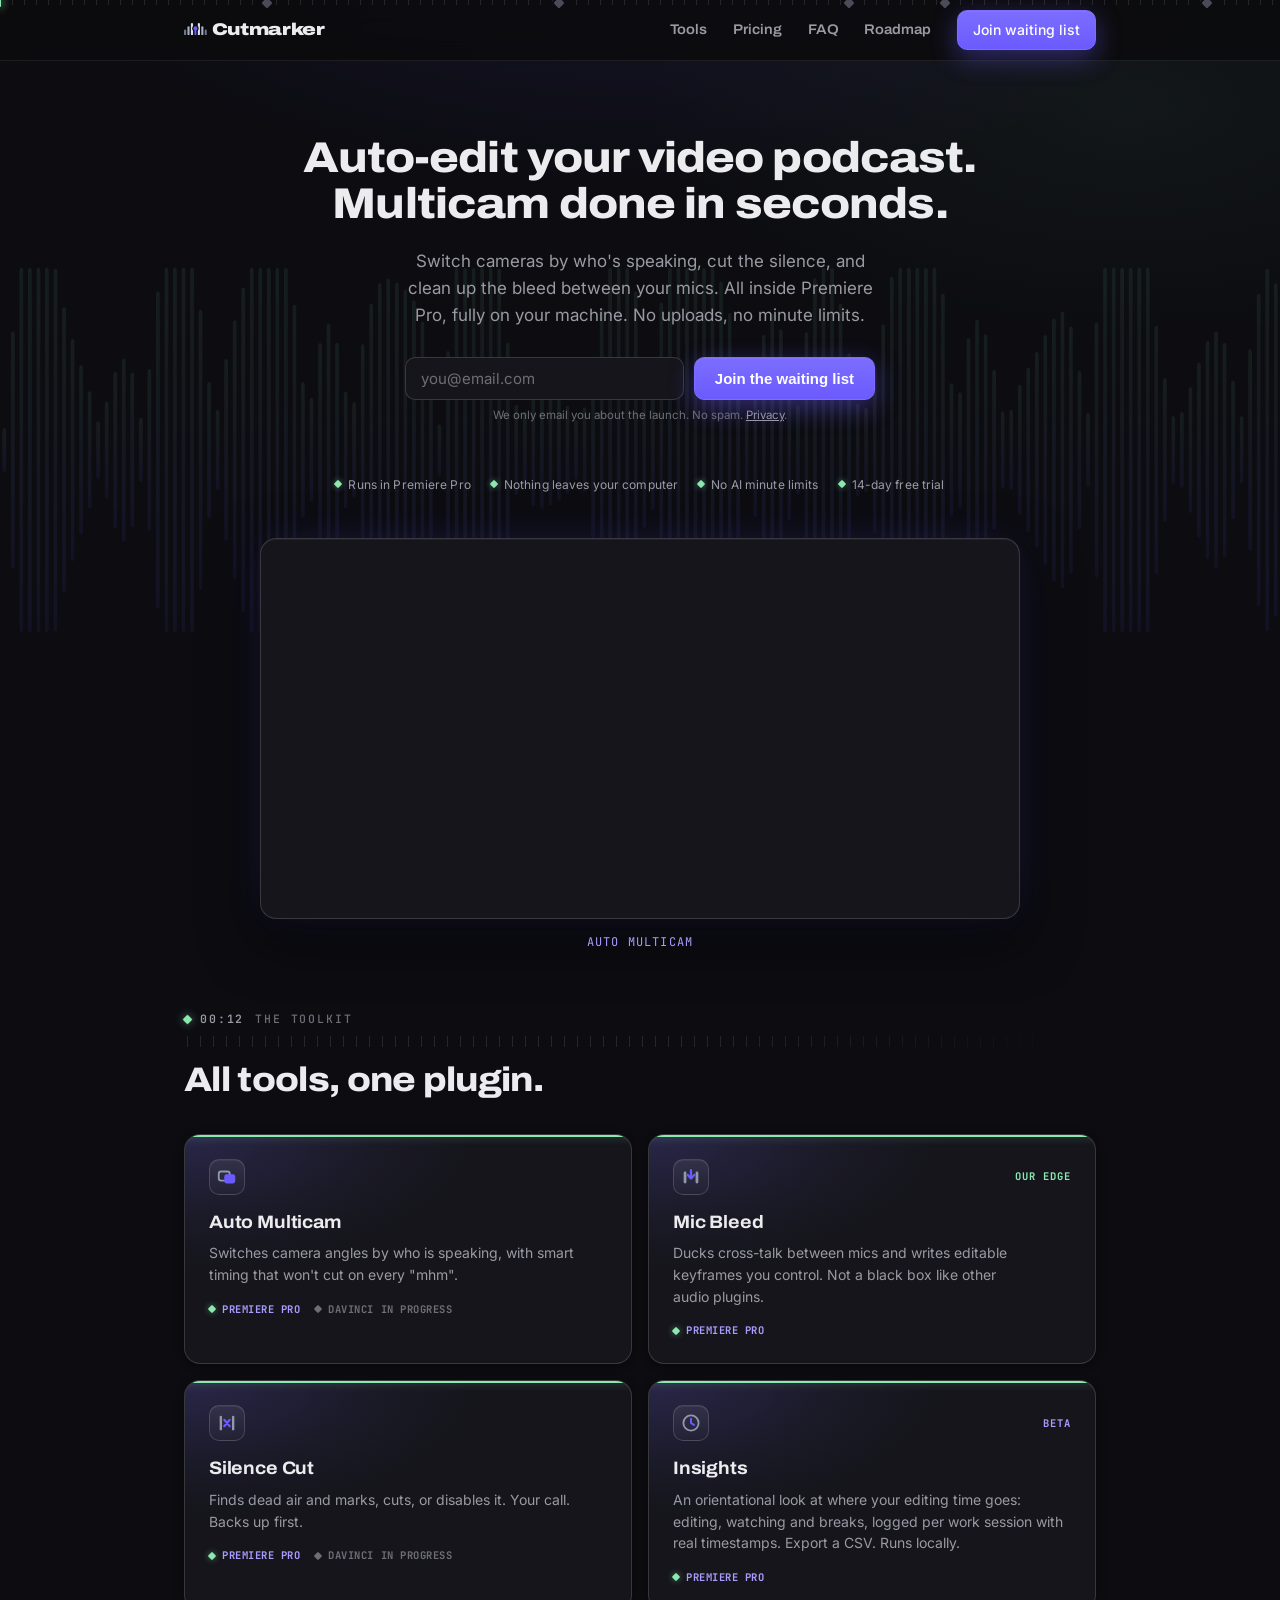
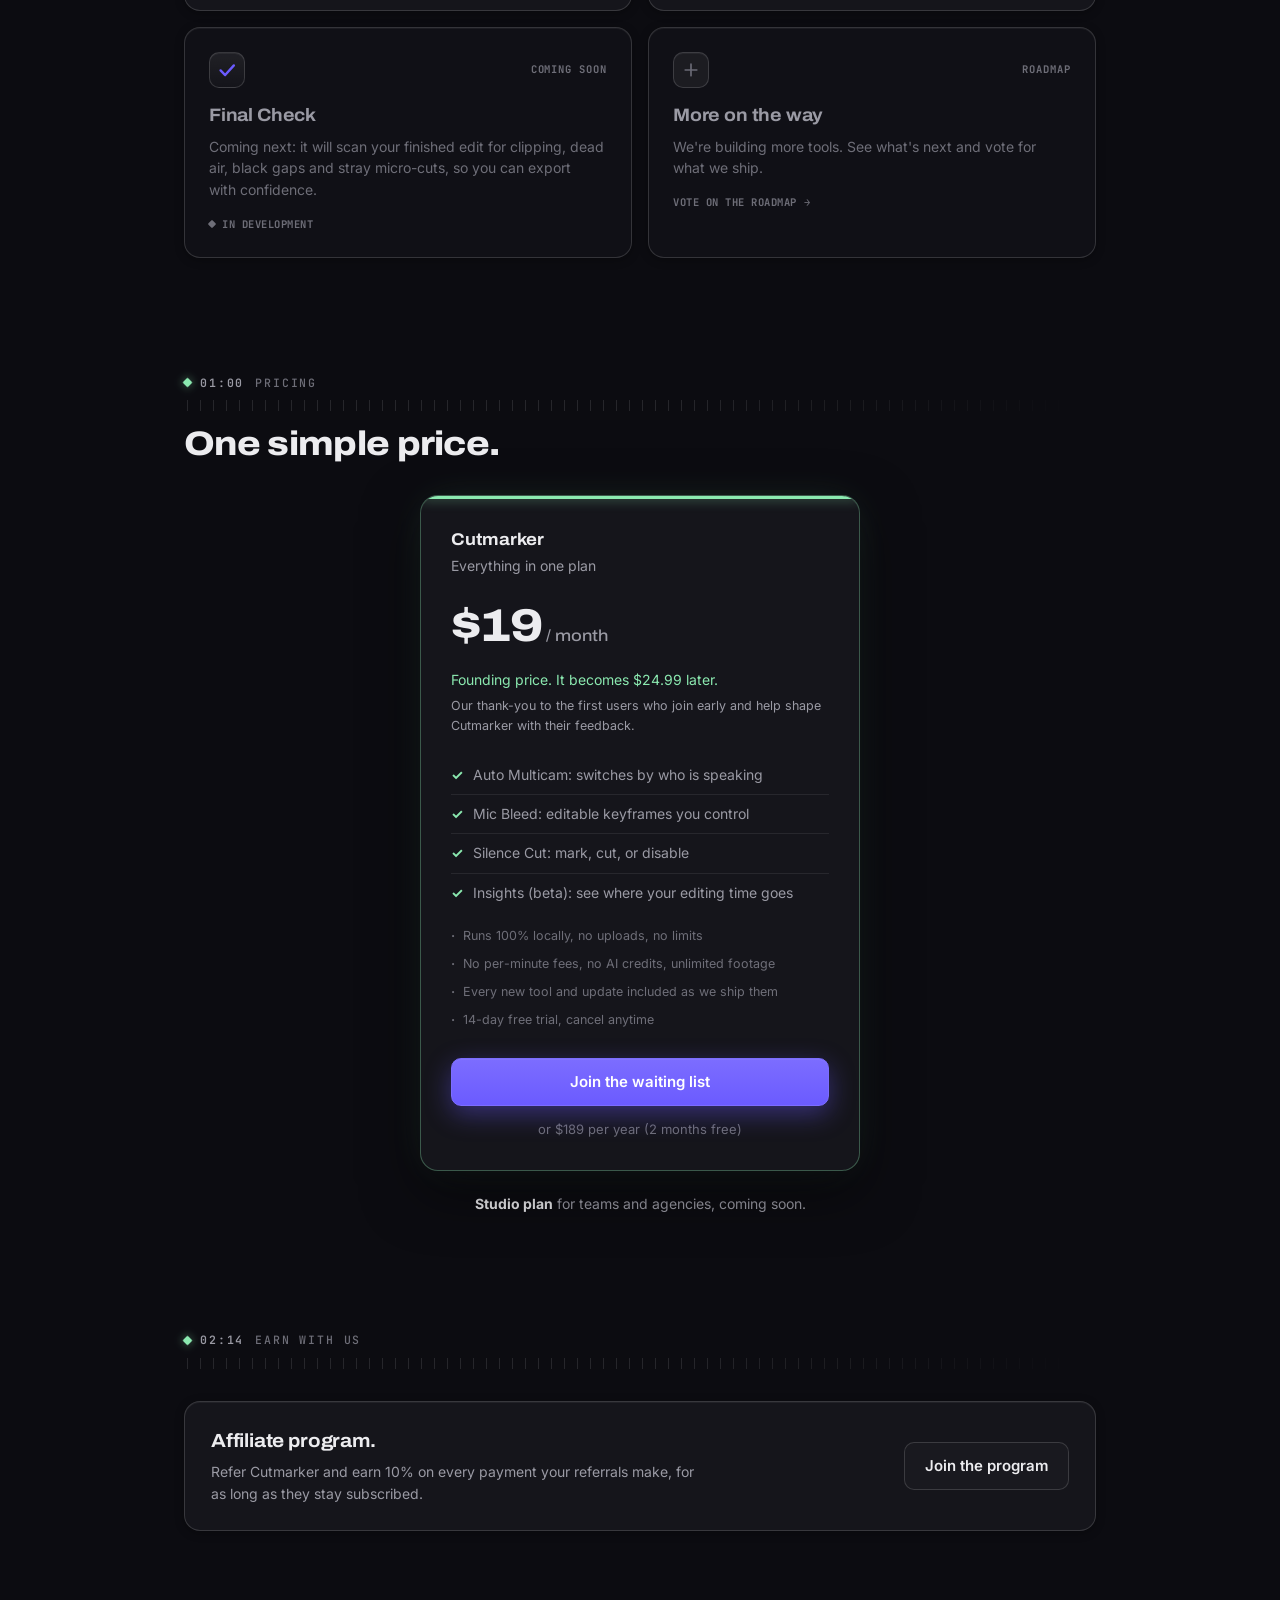
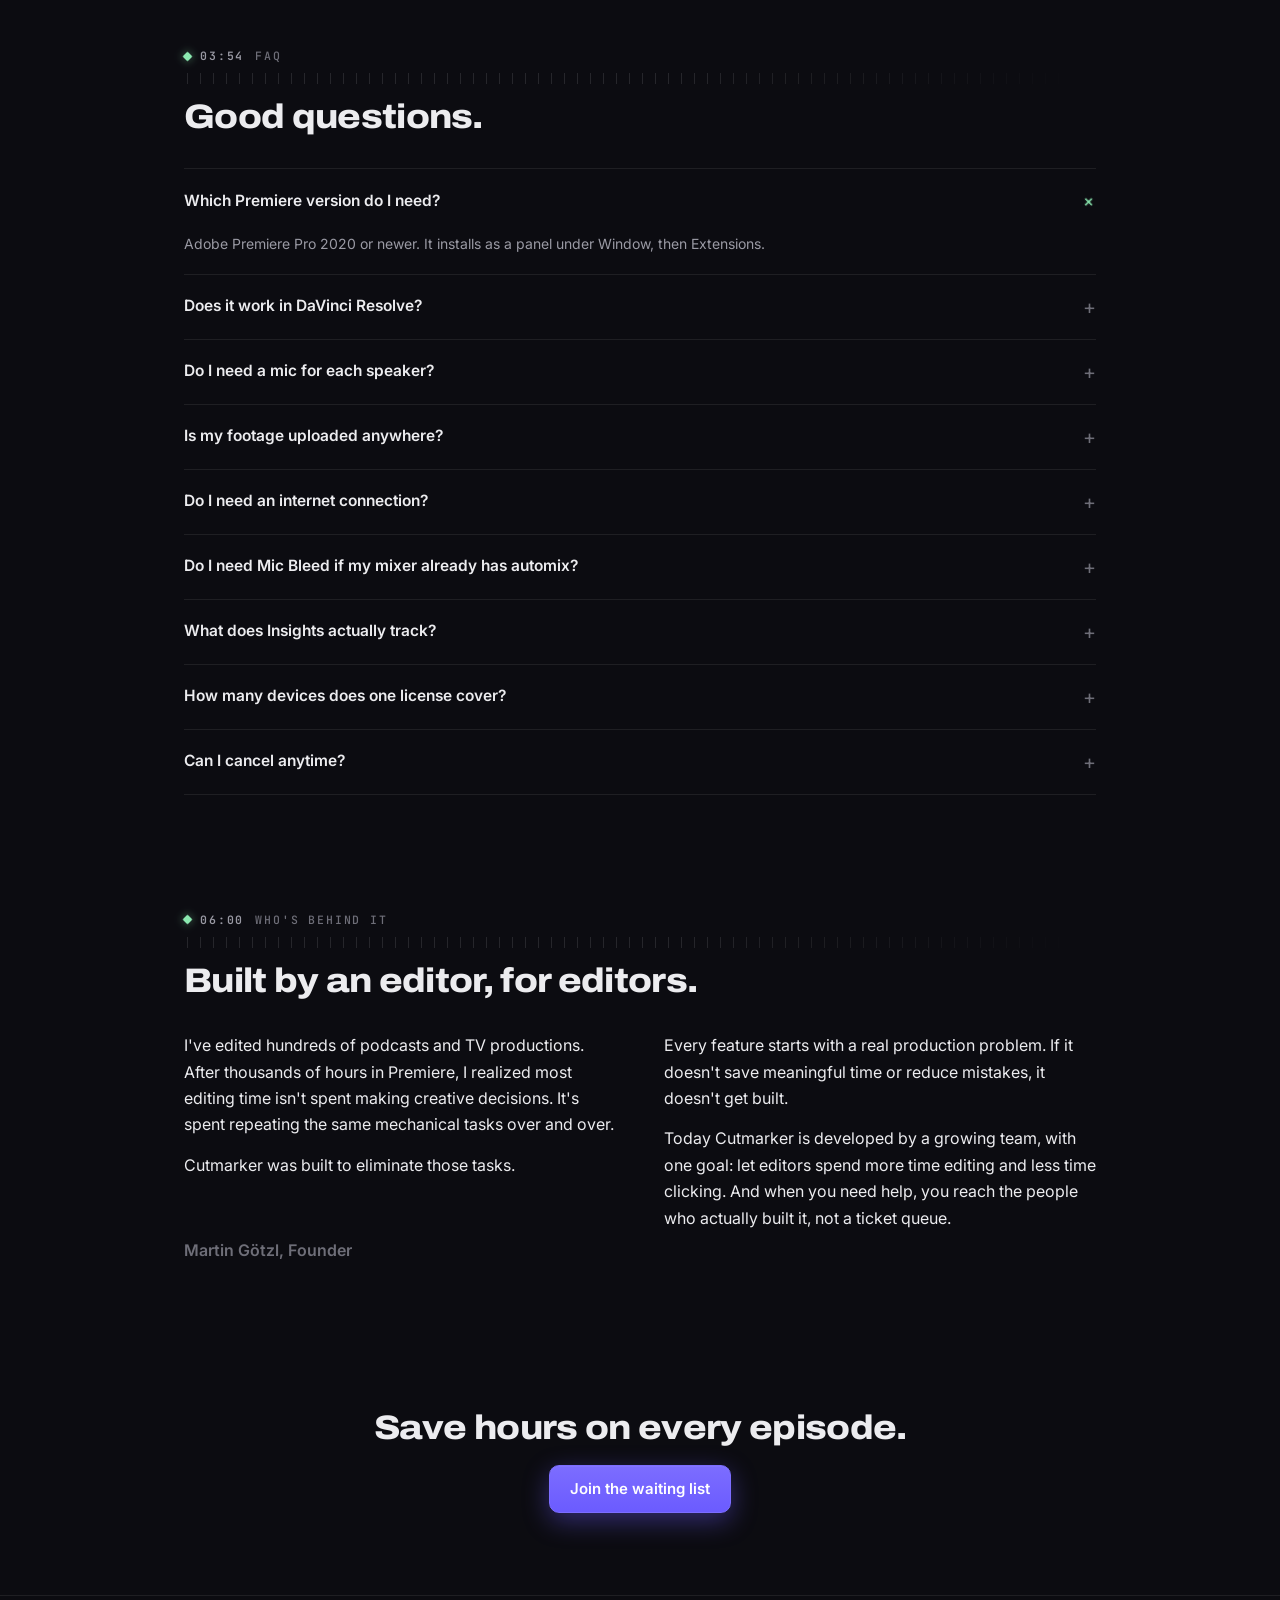
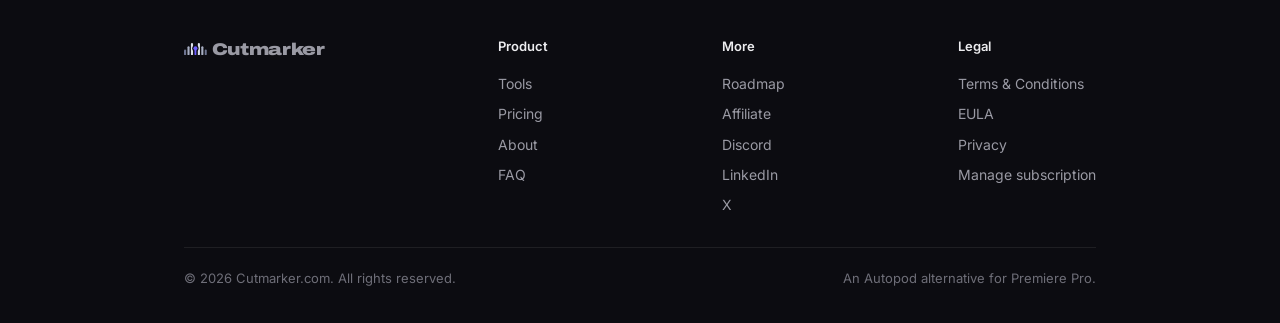
==== commit a2f59078: "Add files via upload" ====
--- a/index.html
+++ b/index.html
@@ -3,31 +3,558 @@
 <head>
 <meta charset="utf-8">
 <meta name="viewport" content="width=device-width, initial-scale=1">
-<title>Cutmarker</title>
-<meta name="robots" content="noindex">
+<title>Cutmarker · Auto-edit your video podcast in Premiere Pro</title>
+<meta name="description" content="Auto-edit your video podcast in Adobe Premiere Pro: auto multicam, mic bleed cleanup, silence cut, final check and time insights. A local Autopod alternative.">
+<meta property="og:title" content="Cutmarker · Auto-edit your video podcast in Premiere Pro">
+<meta property="og:description" content="Auto multicam, mic bleed, silence cut, final check and time insights, all inside Premiere Pro. A local Autopod alternative.">
+<meta property="og:type" content="website">
+<link rel="preconnect" href="https://fonts.googleapis.com"><link rel="preconnect" href="https://fonts.gstatic.com" crossorigin>
+<link href="https://fonts.googleapis.com/css2?family=Archivo:wdth,wght@62..125,400..900&family=Inter:wght@400;500;600&family=JetBrains+Mono:wght@500&display=swap" rel="stylesheet">
 <style>
-  :root{--bg:#0b0b0d;--tx:#ededf0;--tx2:#9b9ba6;--tx3:#6b6b76;--pur2:#a99cff}
+  :root{
+    --bg:#0C0C11; --surface:#15151B; --surface2:#1B1B23;
+    --bd:rgba(255,255,255,.08); --bd2:rgba(255,255,255,.15);
+    --tx:#ECECEF; --tx2:#9A9AA4; --tx3:#6E6E78;
+    --pur:#6B5BFF; --pur2:#a99cff; --purd:#5a4be0; --grey:#9098A9; --signal:#8BE9B0;
+    --hi:0 1px 0 rgba(255,255,255,.05) inset;
+    --sh1:0 2px 10px rgba(0,0,0,.30);
+    --sh2:0 20px 56px rgba(0,0,0,.50);
+    --glow:0 8px 26px rgba(107,91,255,.40);
+  }
   *{box-sizing:border-box;margin:0;padding:0}
-  body{font-family:-apple-system,"Segoe UI",Roboto,Helvetica,Arial,sans-serif;background:var(--bg);color:var(--tx);min-height:100vh;display:flex;flex-direction:column;align-items:center;justify-content:center;text-align:center;padding:24px}
-  svg.mark{width:66px;height:auto;margin-bottom:22px}
-  h1{font-size:26px;letter-spacing:-.02em;font-weight:700}
-  .soon{color:var(--pur2);font-size:12.5px;font-weight:700;letter-spacing:.1em;text-transform:uppercase;margin-top:16px}
-  footer{position:fixed;bottom:0;left:0;right:0;padding:20px;color:var(--tx3);font-size:12.5px}
-  footer a{color:var(--tx3);text-decoration:none}footer a:hover{color:var(--tx2)}
+  html{scroll-behavior:smooth;scroll-padding-top:72px}
+  body{font-family:'Inter',-apple-system,"Segoe UI",Roboto,Helvetica,Arial,sans-serif;color:var(--tx);line-height:1.6;-webkit-font-smoothing:antialiased;font-size:16px;background:radial-gradient(1100px 560px at 50% -160px,rgba(107,91,255,.15),transparent 62%),radial-gradient(820px 400px at 88% 2%,rgba(139,233,176,.05),transparent 60%),var(--bg)}
+  h1,h2,h3,.logo{font-family:'Archivo',-apple-system,"Segoe UI",sans-serif}
+  .kicker,.badges .p,.plat .p,.heroshot .bar .t{font-family:'JetBrains Mono',ui-monospace,monospace;letter-spacing:0}
+  a{color:inherit;text-decoration:none}
+  .wrap{max-width:960px;margin:0 auto;padding:0 24px}
+  .btn{position:relative;overflow:hidden;display:inline-block;background:linear-gradient(180deg,#7c6dff,#6B5BFF);color:#fff;font-weight:600;padding:11px 20px;border-radius:10px;font-size:15px;border:1px solid #7c6dff;box-shadow:var(--hi),var(--glow);transition:transform .14s,box-shadow .14s,filter .14s}
+  .btn:not(.ghost)::before{content:"";position:absolute;top:0;left:0;width:100%;height:100%;background:linear-gradient(115deg,transparent 36%,rgba(255,255,255,.28) 50%,transparent 64%);transform:translateX(-120%);transition:transform .7s cubic-bezier(.3,.7,.3,1);pointer-events:none}
+  .btn:not(.ghost):hover::before{transform:translateX(120%)}
+  .btn:hover{transform:translateY(-1px);filter:brightness(1.05);box-shadow:0 1px 0 rgba(255,255,255,.22) inset,0 12px 32px rgba(107,91,255,.55)}
+  .btn:active{transform:translateY(0) scale(.99)}
+  .btn.ghost{background:rgba(255,255,255,.02);color:var(--tx);border:1px solid var(--bd2);box-shadow:none}
+  .btn.ghost:hover{border-color:var(--tx3);background:var(--surface);transform:translateY(-1px);filter:none}
+  .btn.sm{padding:8px 15px;font-size:14px}
+  h1{font-size:clamp(31px,4.0vw,43px);line-height:1.08;letter-spacing:-.02em;font-weight:800;font-stretch:112%}
+  h2{font-size:clamp(25px,3.0vw,34px);line-height:1.12;letter-spacing:-.02em;font-weight:800;font-stretch:112%}
+  h3{font-size:17px;font-weight:700;letter-spacing:-.01em;font-stretch:108%}
+  h2,h3,.hero p.lead,.aff h3,.end h2{text-wrap:balance}
+  p,li,summary,.cta-note{text-wrap:pretty}
+  .muted{color:var(--tx2)}
+  .kicker{color:var(--tx3);font-size:11.5px;font-weight:500;display:flex;align-items:center;gap:9px;margin-bottom:14px;text-transform:uppercase;letter-spacing:.16em}
+  .kicker::before{content:"";flex:none;width:7px;height:7px;border-radius:1px;transform:rotate(45deg);background:var(--signal);box-shadow:0 0 8px rgba(139,233,176,.5)}
+  .kicker .tc{color:var(--tx2);font-weight:600;margin-right:2px}
+  section{padding:58px 0}
+  .line{display:none}
+
+  nav{position:sticky;top:0;z-index:50;background:rgba(11,11,13,.82);backdrop-filter:blur(12px);border-bottom:1px solid var(--bd)}
+  nav .wrap{display:flex;align-items:center;justify-content:space-between;height:60px}
+  .logo{display:inline-flex;align-items:baseline;gap:.28em;font-weight:900;font-size:17px;letter-spacing:-.02em;font-stretch:125%}
+  .logo .lmark{height:.72em;width:auto;aspect-ratio:86/46;flex:none;align-self:baseline}
+  nav .links{display:flex;gap:26px;align-items:center}
+  nav .links a{color:var(--tx2);font-size:14.5px;font-weight:500;transition:.15s}
+  nav .links a:not(.btn):not(.langbtn){font-family:'Archivo',-apple-system,sans-serif;font-stretch:106%;font-weight:600;font-size:14px;letter-spacing:-.005em}
+  nav .links a:hover{color:var(--tx)}
+  nav .links a.btn{color:#fff}
+  .langbtn{background:transparent;border:1px solid var(--bd2);color:var(--tx2);font-size:13px;font-weight:600;padding:5px 10px;border-radius:7px;cursor:pointer;font-family:inherit;transition:.15s}
+  .langbtn:hover{color:var(--tx);border-color:var(--tx3)}
+  @media(max-width:760px){nav .links a:not(.btn){display:none}}
+  #scrub{position:fixed;top:0;left:0;right:0;height:5px;z-index:60;background:repeating-linear-gradient(90deg,rgba(255,255,255,.11) 0 1px,transparent 1px 12px)}
+  #scrub .pf{position:absolute;top:0;left:0;height:100%;width:0;background:linear-gradient(90deg,var(--pur),var(--signal))}
+  #scrub .ph{position:absolute;top:-2px;left:0;width:2px;height:9px;border-radius:1px;background:var(--signal);box-shadow:0 0 8px 1px rgba(139,233,176,.7);transform:translateX(-1px);z-index:3}
+  #scrub .kf{position:absolute;top:50%;width:8px;height:8px;border-radius:1.5px;transform:translate(-50%,-50%) rotate(45deg);background:#4a4a59;box-shadow:0 0 0 2px rgba(12,12,17,.92);cursor:pointer;z-index:2;transition:background .25s ease,box-shadow .25s ease}
+  #scrub .kf.on{background:var(--signal);box-shadow:0 0 7px 1px rgba(139,233,176,.55),0 0 0 2px rgba(12,12,17,.92)}
+  #scrub .kf:hover{background:var(--pur);box-shadow:0 0 7px 1px rgba(107,91,255,.6),0 0 0 2px rgba(12,12,17,.92)}
+  #scrub .sweep{position:absolute;top:0;bottom:0;width:90px;transform:translateX(-100px);background:linear-gradient(90deg,transparent,rgba(139,233,176,.55),transparent);z-index:4;pointer-events:none;animation:scrubsweep 1.5s cubic-bezier(.4,0,.2,1) .35s 1 both}
+  @keyframes scrubsweep{0%{transform:translateX(-100px);opacity:0}12%{opacity:1}88%{opacity:1}100%{transform:translateX(100vw);opacity:0}}
+
+  .hero{padding:74px 0 0;text-align:center}
+  .hero .tagrow{display:inline-flex;align-items:center;gap:8px;color:var(--tx3);font-size:13.5px;margin-bottom:20px}
+  .hero .tagrow .dot{width:6px;height:6px;border-radius:99px;background:var(--pur)}
+  .hero h1{max-width:680px;margin:0 auto}
+  .hero p.lead{font-size:17px;color:var(--tx2);margin:20px auto 28px;max-width:560px}
+  .cta-row{display:flex;gap:12px;flex-wrap:wrap;align-items:center;justify-content:center}
+  .cta-note{color:var(--tx3);font-size:13px;margin-top:16px}
+  #bgwave{position:fixed;inset:0;z-index:-1;overflow:hidden;pointer-events:none}
+  #bgwave .wt{position:absolute;top:50%;left:0;display:flex;width:200%;height:44vh;transform:translateY(-50%);animation:drift 64s linear infinite;will-change:transform;opacity:.08}
+  #bgwave .wt svg{width:50%;height:100%;display:block;flex:none}
+  @keyframes drift{from{transform:translate(0,-50%)}to{transform:translate(-50%,-50%)}}
+
+  .trust{margin-top:26px;color:var(--tx2);font-size:13.5px}
+  .hero-badges{display:flex;gap:20px;flex-wrap:wrap;justify-content:center;margin-top:22px}
+  .hero-badges span{font-size:12px;color:var(--tx2);display:inline-flex;align-items:center;gap:7px;letter-spacing:.01em}
+  .hero-badges span::before{content:"";width:6px;height:6px;border-radius:1px;transform:rotate(45deg);background:var(--signal);box-shadow:0 0 6px rgba(139,233,176,.5);flex:none}
+  .hero-visual{max-width:560px;margin:40px auto 0;border:1px solid var(--bd);border-radius:14px;background:var(--surface);padding:18px;display:flex;flex-direction:column;gap:10px}
+  .hv-row{display:flex;align-items:center;gap:6px;height:24px}
+  .hv-lab{width:36px;font-size:10px;color:var(--tx3);letter-spacing:.08em;text-align:left;flex:none}
+  .hv-row i{height:18px;border-radius:4px;flex:1;display:block}
+  .hv-row i.a{background:rgba(107,91,255,.85)}
+  .hv-row i.b{background:rgba(160,150,255,.45)}
+  .hv-row i.c{background:rgba(144,152,169,.35)}
+  .hv-row svg{flex:1;height:24px;stroke:var(--pur2);stroke-width:2;fill:none}
+
+  /* waiting list form */
+  .wl{display:flex;gap:10px;flex-wrap:wrap;justify-content:center;max-width:470px;margin:0 auto}
+  .wl-input{flex:1 1 240px;background:var(--surface);border:1px solid var(--bd2);color:var(--tx);padding:11px 15px;border-radius:10px;font-size:15px;font-family:inherit}
+  .wl-input::placeholder{color:var(--tx3)}
+  .wl-input:focus{outline:none;border-color:var(--pur2);box-shadow:0 0 0 3px rgba(107,91,255,.18)}
+  .wl .btn{flex:none}
+  .wl-msg{min-height:18px;margin-top:10px;font-size:13.5px;color:var(--signal);text-align:center}
+  .wl-msg.err{color:#ff7a7a}
+  .wl-priv{max-width:470px;margin:7px auto 0;font-size:11.5px;color:var(--tx3);text-align:center;line-height:1.5}
+  .wl-priv a{color:var(--tx2);text-decoration:underline}
+  .wl-done{max-width:470px;margin:0 auto;background:rgba(139,233,176,.08);border:1px solid rgba(139,233,176,.4);border-radius:12px;padding:14px 18px;color:var(--tx);font-size:15px;display:flex;align-items:center;gap:10px;justify-content:center;animation:fadeup .5s cubic-bezier(.2,.7,.3,1) both}
+  .wl-done .ck{color:var(--signal);font-weight:800;font-size:18px;flex:none}
+  /* hero video */
+  .herovid{max-width:760px;margin:44px auto 0;border:1px solid var(--bd2);border-radius:16px;overflow:hidden;background:var(--surface);box-shadow:var(--hi),var(--sh2),0 0 46px -14px rgba(107,91,255,.35);line-height:0}
+  .herovid video{width:100%;height:auto;display:block}
+
+  .head{max-width:none;margin-bottom:32px;position:relative}
+  .head .kicker{margin-bottom:0}
+  .head .hruler{height:11px;margin:8px 0 14px 3px;background:repeating-linear-gradient(90deg,var(--bd2) 0 1px,transparent 1px 13px);-webkit-mask:linear-gradient(90deg,#000,#000 55%,transparent);mask:linear-gradient(90deg,#000,#000 55%,transparent);opacity:.75}
+  .head h2{margin-bottom:0;max-width:600px}
+
+  .tools{display:grid;grid-template-columns:repeat(2,1fr);gap:16px}
+  @media(max-width:760px){.tools{grid-template-columns:1fr}}
+  .tool{position:relative;overflow:hidden;border-radius:16px;padding:24px 24px;min-height:186px;display:flex;flex-direction:column;background:var(--surface);border:1px solid var(--bd2);box-shadow:var(--hi),var(--sh1);transition:transform .2s ease,box-shadow .2s ease,border-color .2s ease}
+  .tool::after{content:"";position:absolute;inset:0;background:radial-gradient(95% 85% at 0% 0%,rgba(123,108,255,.20),rgba(123,108,255,.05) 45%,transparent 70%);pointer-events:none}
+  .tool:hover{transform:translateY(-2px);border-color:rgba(123,108,255,.35);box-shadow:var(--hi),0 20px 42px -22px rgba(107,91,255,.5)}
+  .tool::before{content:"";position:absolute;top:0;left:0;right:0;height:2px;background:var(--signal);box-shadow:0 0 9px rgba(139,233,176,.5);transform:scaleX(0);transform-origin:left;transition:transform .55s cubic-bezier(.2,.8,.25,1);z-index:3}
+  .tool.is-in::before,.tool:hover::before{transform:scaleX(1)}
+  .tool .top{display:flex;align-items:center;justify-content:space-between;margin-bottom:13px;position:relative;z-index:2}
+  .tool .ico{width:36px;height:36px;border-radius:10px;background:linear-gradient(180deg,rgba(255,255,255,.07),rgba(255,255,255,.02));border:1px solid var(--bd2);box-shadow:var(--hi);display:flex;align-items:center;justify-content:center;transition:box-shadow .2s,border-color .2s}
+  .tool:hover .ico{border-color:rgba(139,233,176,.45);box-shadow:0 0 0 1px rgba(139,233,176,.22),0 0 14px rgba(139,233,176,.12)}
+  .tool .edgelabel{font-family:'JetBrains Mono',ui-monospace,monospace;font-size:10.5px;font-weight:700;letter-spacing:.09em;text-transform:uppercase;color:var(--pur2)}
+  .tool .edgelabel[data-i18n="edgeOur"]{color:var(--signal)}
+  .tool h3{margin:0 0 6px;font-size:18px;position:relative;z-index:2}
+  .tool p{color:var(--tx2);font-size:14px;line-height:1.55;position:relative;z-index:2}
+  .plat{display:flex;gap:15px;margin-top:15px;flex-wrap:wrap;position:relative;z-index:2}
+  .plat .p{display:inline-flex;align-items:center;gap:7px;font-family:'JetBrains Mono',ui-monospace,monospace;font-size:10.5px;font-weight:700;letter-spacing:.05em;text-transform:uppercase;color:var(--pur2)}
+  .plat .p::before{content:"";width:6px;height:6px;border-radius:1px;transform:rotate(45deg);background:var(--signal);box-shadow:0 0 6px rgba(139,233,176,.5)}
+  .plat .p.off{color:var(--tx3)}
+  .plat .p.off::before{background:var(--tx3);box-shadow:none}
+  .tool.soon,.tool.rm{background:#101016}
+  .tool.soon::after,.tool.rm::after,.tool.soon::before,.tool.rm::before{display:none}
+  .tool.soon h3,.tool.rm h3{color:var(--tx2)!important}
+  .tool.soon p,.tool.rm p{color:var(--tx3)}
+  .tool.soon .edgelabel,.tool.rm .edgelabel{color:var(--tx3)!important}
+  .tool.soon .plat .p,.tool.rm .plat .p{color:var(--tx3)}
+  .tool.soon .plat .p::before{background:var(--tx3);box-shadow:none}
+  .tool.rm .plat .p::before{display:none}
+  .tool.rm{cursor:pointer}
+  .tool.rm h3,.tool.rm .edgelabel,.tool.rm .plat .p,.tool.rm .ico svg{transition:color .2s ease,stroke .2s ease,transform .2s ease}
+  .tool.rm:hover{background:rgba(139,233,176,.09);border-color:rgba(139,233,176,.6);box-shadow:var(--hi),0 18px 44px -20px rgba(139,233,176,.45)}
+  .tool.rm:hover h3{color:var(--tx)!important}
+  .tool.rm:hover .edgelabel{color:var(--signal)!important}
+  .tool.rm:hover .ico{border-color:rgba(139,233,176,.45);box-shadow:0 0 0 1px rgba(139,233,176,.22),0 0 14px rgba(139,233,176,.12)}
+  .tool.rm:hover .ico svg{stroke:var(--signal)}
+  .tool.rm:hover .plat .p{color:var(--signal)!important;transform:translateX(3px)}
+
+  .prices{display:flex;gap:20px;flex-wrap:wrap;justify-content:center;align-items:stretch;max-width:920px;margin:0 auto}
+.price{position:relative;overflow:hidden;display:flex;flex-direction:column;flex:1 1 340px;max-width:440px;background:var(--surface);border:1px solid rgba(139,233,176,.32);border-radius:18px;padding:30px;box-shadow:var(--hi),var(--sh2),0 0 42px -10px rgba(139,233,176,.18)}
+  .price::before{content:"";position:absolute;top:0;left:0;right:0;height:3px;background:var(--signal);box-shadow:0 0 12px rgba(139,233,176,.7);transform:scaleX(0);transform-origin:left;transition:transform .6s cubic-bezier(.2,.8,.25,1)}
+  .price.is-in::before{transform:scaleX(1)}
+  .price .pt{color:var(--tx2);font-size:14px;margin-top:2px}
+  .price .amt{font-family:'Archivo',sans-serif;font-stretch:115%;font-size:46px;font-weight:800;letter-spacing:-.02em;margin:12px 0 0}
+  .price .amt small{font-size:16px;color:var(--tx2);font-weight:500;letter-spacing:0}
+  .price ul{list-style:none;margin:20px 0 24px}
+  .price li{padding:8px 0;font-size:14px;color:var(--tx2);display:flex;gap:10px;align-items:flex-start;border-top:1px solid var(--bd)}
+  .price li:first-child{border-top:none}
+  .price li.note{font-size:12.5px;color:var(--tx3);padding:4px 0;border-top:none;gap:8px;align-items:center}
+  .price li.note::before{content:"·";color:var(--tx3);font-weight:700}
+  .price li .tick{color:var(--signal);flex:none;font-weight:700}
+  .price .btn{width:100%;text-align:center;margin-top:auto}
+  .price .yr{text-align:center;color:var(--tx3);font-size:13px;margin-top:13px}
+
+  .afftwo{display:grid;grid-template-columns:repeat(auto-fit,minmax(280px,1fr));gap:16px}
+  @media(max-width:760px){.afftwo{grid-template-columns:1fr}}
+  .aff{background:var(--surface);border:1px solid var(--bd2);border-radius:16px;padding:24px 26px;display:flex;gap:18px;align-items:center;justify-content:space-between;flex-wrap:wrap;box-shadow:var(--hi),var(--sh1)}
+  .aff h3{font-size:19px;margin-bottom:5px}
+  .aff p{color:var(--tx2);font-size:14px;max-width:500px}
+
+  .faq{max-width:none}
+  details{border-top:1px solid var(--bd)}
+  details:last-child{border-bottom:1px solid var(--bd)}
+  summary{cursor:pointer;padding:16px 0;font-weight:600;font-size:15.5px;list-style:none;display:flex;justify-content:space-between;align-items:center;gap:16px}
+  summary::-webkit-details-marker{display:none}
+  summary::after{content:"+";color:var(--tx3);font-size:20px;font-weight:400;transition:transform .25s ease,color .2s ease}
+  details[open] summary::after{transform:rotate(45deg);color:var(--signal)}
+  details[open] p{animation:fadeup .45s cubic-bezier(.2,.7,.3,1) both}
+  @supports (interpolate-size: allow-keywords){
+    :root{interpolate-size:allow-keywords}
+    details::details-content{block-size:0;overflow:hidden;transition:block-size .35s ease,content-visibility .35s allow-discrete}
+    details[open]::details-content{block-size:auto}
+  }
+  details p{color:var(--tx2);padding:0 0 18px;font-size:14px;max-width:780px}
+
+  .aboutbody{line-height:1.65;column-count:2;column-gap:48px}
+  .aboutbody p{margin:0 0 14px;break-inside:avoid}
+  .aboutbody .sign{column-span:all;color:var(--tx3);margin-top:6px;font-weight:600}
+  @media(max-width:680px){.aboutbody{column-count:1}}
+
+  .end{text-align:center;padding:74px 0}
+  .end h2{margin-bottom:18px}
+
+  footer{border-top:1px solid var(--bd);padding:40px 0 34px;color:var(--tx2);font-size:14px}
+  footer .top{display:flex;justify-content:space-between;flex-wrap:wrap;gap:28px;margin-bottom:26px}
+  footer .col h4{color:var(--tx);font-size:13px;margin-bottom:12px;font-weight:600}
+  footer .col a{display:block;color:var(--tx2);padding:4px 0;transition:color .18s ease,transform .18s ease}
+  footer .col a:hover{color:var(--tx);transform:translateX(3px)}
+  footer .bottom{border-top:1px solid var(--bd);padding-top:20px;display:flex;justify-content:space-between;flex-wrap:wrap;gap:12px;font-size:13px;color:var(--tx3)}
+
+  @keyframes fadeup{from{opacity:0;transform:translateY(14px)}to{opacity:1;transform:none}}
+  .hero h1,.hero .lead,.hero .cta-row,.hero .hero-badges,.hero .cta-note{animation:fadeup .6s cubic-bezier(.2,.7,.3,1) both}
+  .hero .lead{animation-delay:.06s}.hero .cta-row{animation-delay:.12s}.hero .hero-badges{animation-delay:.18s}.hero .cta-note{animation-delay:.24s}
+  .reveal{opacity:0;transform:translateY(16px);transition:opacity .8s ease,transform .8s cubic-bezier(.16,.84,.3,1)}
+  .reveal.is-in{opacity:1;transform:none}
+  .tool{transition:transform .24s ease,box-shadow .24s ease,border-color .24s ease,opacity .7s ease}
+  @media(prefers-reduced-motion:reduce){*{animation:none!important;transition:none!important}.reveal{opacity:1!important;transform:none!important}}
 </style>
+<script>window.lemonSqueezyAffiliateConfig = { store: "cutmarker" };</script>
+<script src="https://lmsqueezy.com/affiliate.js" defer></script>
 </head>
 <body>
-  <svg class="mark" viewBox="-43 -46 86 46" fill="none" role="img" aria-label="Cutmarker">
-    <mask id="ntch"><rect x="-58" y="-56" width="116" height="60" fill="#fff"/><circle cx="0" cy="-26" r="12" fill="#000"/></mask>
-    <g mask="url(#ntch)">
-      <rect x="9" y="-46" width="8" height="46" rx="4" fill="#DDE1EC"/><rect x="-17" y="-46" width="8" height="46" rx="4" fill="#DDE1EC"/>
-      <rect x="22" y="-34" width="8" height="34" rx="4" fill="#A7AEC2"/><rect x="-30" y="-34" width="8" height="34" rx="4" fill="#A7AEC2"/>
-      <rect x="35" y="-22" width="8" height="22" rx="4" fill="#6E7591"/><rect x="-43" y="-22" width="8" height="22" rx="4" fill="#6E7591"/>
-    </g>
-    <rect x="-3.5" y="-22" width="7" height="22" rx="3.5" fill="#6B5BFF"/><circle cx="0" cy="-26" r="7.5" fill="#6B5BFF"/>
-  </svg>
-  <h1>Cutmarker</h1>
-  <div class="soon">Coming soon</div>
-  <footer><a href="/legal.html">Terms &amp; Privacy</a> &nbsp;&middot;&nbsp; support@cutmarker.com</footer>
+<div id="scrub"><span class="pf"></span><span class="ph"></span><span class="sweep"></span></div>
+<div id="bgwave" aria-hidden="true"><div class="wt"></div></div>
+
+<svg width="0" height="0" style="position:absolute"><symbol id="mark" viewBox="-43 -46 86 46"><mask id="ntch"><rect x="-58" y="-56" width="116" height="60" fill="#fff"/><circle cx="0" cy="-26" r="12" fill="#000"/></mask><g mask="url(#ntch)"><rect x="9" y="-46" width="8" height="46" rx="4" fill="#DDE1EC"/><rect x="-17" y="-46" width="8" height="46" rx="4" fill="#DDE1EC"/><rect x="22" y="-34" width="8" height="34" rx="4" fill="#A7AEC2"/><rect x="-30" y="-34" width="8" height="34" rx="4" fill="#A7AEC2"/><rect x="35" y="-22" width="8" height="22" rx="4" fill="#6E7591"/><rect x="-43" y="-22" width="8" height="22" rx="4" fill="#6E7591"/></g><rect x="-3.5" y="-22" width="7" height="22" rx="3.5" fill="#6B5BFF"/><circle cx="0" cy="-26" r="7.5" fill="#6B5BFF"/></symbol></svg>
+
+<nav><div class="wrap">
+  <a class="logo" href="#"><svg class="lmark"><use href="#mark"/></svg> Cutmarker</a>
+  <div class="links">
+    <a href="#tools" data-i18n="navTools">Tools</a>
+    <a href="#pricing" data-i18n="navPricing">Pricing</a>
+    <a href="#faq" data-i18n="navFaq">FAQ</a>
+    <a href="roadmap.html" data-i18n="navRoadmap">Roadmap</a>
+    <!-- Jazykový přepínač skrytý pro launch (čeština se doplní později). Zapnout = odkomentovat + vrátit LANG=pickDefault() níže. -->
+    <!-- <button id="langBtn" class="langbtn">CZ</button> -->
+    <a class="btn sm" href="#waitlist">Join waiting list</a>
+  </div>
+</div></nav>
+
+<header class="hero"><div class="wrap">
+  <h1 data-i18n="heroH1">Auto-edit your video podcast.<br>Multicam done in seconds.</h1>
+  <p class="lead" data-i18n="heroLead">Switch cameras by who's speaking, cut the silence, and clean up the bleed between your mics. All inside Premiere Pro, fully on your machine. No uploads, no minute limits.</p>
+  <form id="waitlist" class="wl" novalidate>
+    <input class="wl-input" type="email" name="email" required autocomplete="email" placeholder="you@email.com" aria-label="Email">
+    <button class="btn" type="submit">Join the waiting list</button>
+  </form>
+  <div class="wl-priv" id="wlPriv">We only email you about the launch. No spam. <a href="legal.html#privacy">Privacy</a>.</div>
+  <div class="wl-msg" id="wlMsg" role="status" aria-live="polite"></div>
+  <div class="wl-done" id="wlDone" style="display:none"><span class="ck">&#10003;</span><span id="wlDoneTxt">You're on the list. We'll be in touch before launch.</span></div>
+  <div class="hero-badges">
+    <span data-i18n="bdg1">Runs in Premiere Pro</span>
+    <span data-i18n="bdg2">Nothing leaves your computer</span>
+    <span data-i18n="bdg3">No AI minute limits</span>
+    <span data-i18n="bdg4">14-day free trial</span>
+  </div>
+  <div class="herovid">
+    <video src="assets/Multicam_hero_web.mp4" autoplay muted loop playsinline preload="metadata"></video>
+  </div>
+  <p style="text-align:center;margin-top:14px;color:var(--pur2);font-size:12px;font-family:'JetBrains Mono',ui-monospace,monospace;letter-spacing:.1em;text-transform:uppercase">Auto Multicam</p>
+</div></header>
+
+<section id="tools"><div class="wrap">
+  <div class="head" style="margin:0 0 34px"><span class="kicker" data-i18n="toolsKicker">The toolkit</span><h2 data-i18n="toolsH2">All tools, one plugin.</h2></div>
+  <div class="tools">
+    <div class="tool">
+      <div class="top"><div class="ico"><svg width="22" height="22" viewBox="0 0 24 24" fill="none"><rect x="3" y="6" width="12" height="10" rx="2.6" stroke="#9098A9" stroke-width="2"/><rect x="9" y="9" width="12" height="10" rx="2.6" fill="#6B5BFF"/></svg></div></div>
+      <h3>Auto Multicam</h3>
+      <p data-i18n="tMulticamDesc">Switches camera angles by who is speaking, with smart timing that won't cut on every "mhm".</p>
+      <div class="plat"><span class="p on">Premiere Pro</span><span class="p off" data-i18n="davinciSoon">DaVinci in progress</span></div>
+    </div>
+    <div class="tool edge">
+      <div class="top"><div class="ico"><svg width="22" height="22" viewBox="0 0 24 24" fill="none" stroke-linecap="round" stroke-linejoin="round"><rect x="4" y="6" width="3" height="13" rx="1.5" fill="#9098A9"/><rect x="17" y="6" width="3" height="13" rx="1.5" fill="#9098A9"/><path d="M12 4.5 V13 M8.5 9.8 L12 13.6 L15.5 9.8" stroke="#6B5BFF" stroke-width="2.4" fill="none"/></svg></div><span class="edgelabel" data-i18n="edgeOur">Our edge</span></div>
+      <h3>Mic Bleed</h3>
+      <p data-i18n="tMicDesc">Ducks cross-talk between mics and writes editable keyframes you control. Not a black box like other audio plugins.</p>
+      <div class="plat"><span class="p on">Premiere Pro</span></div>
+    </div>
+    <div class="tool">
+      <div class="top"><div class="ico"><svg width="22" height="22" viewBox="0 0 24 24" fill="none" stroke-linecap="round"><rect x="4" y="4" width="2.6" height="16" rx="1.3" fill="#9098A9"/><rect x="17.4" y="4" width="2.6" height="16" rx="1.3" fill="#9098A9"/><path d="M9 8.5 L15 15.5 M15 8.5 L9 15.5" stroke="#6B5BFF" stroke-width="2.3"/></svg></div></div>
+      <h3>Silence Cut</h3>
+      <p data-i18n="tSilenceDesc">Finds dead air and marks, cuts, or disables it. Your call. Backs up first.</p>
+      <div class="plat"><span class="p on">Premiere Pro</span><span class="p off" data-i18n="davinciSoon">DaVinci in progress</span></div>
+    </div>
+    <div class="tool edge">
+      <div class="top"><div class="ico"><svg width="22" height="22" viewBox="0 0 24 24" fill="none" stroke-linecap="round" stroke-linejoin="round"><circle cx="12" cy="12" r="8.3" stroke="#9098A9" stroke-width="2"/><path d="M12 7.3 V12 L15.2 14" stroke="#6B5BFF" stroke-width="2.2" fill="none"/></svg></div><span class="edgelabel">Beta</span></div>
+      <h3>Insights</h3>
+      <p data-i18n="tInsightsDesc">An orientational look at where your editing time goes: editing, watching and breaks, logged per work session with real timestamps. Export a CSV. Runs locally.</p>
+      <div class="plat"><span class="p on">Premiere Pro</span></div>
+    </div>
+    <div class="tool soon">
+      <div class="top"><div class="ico"><svg width="22" height="22" viewBox="0 0 24 24" fill="none"><path d="M5 12.5 L10 17.5 L19.5 7" stroke="#6B5BFF" stroke-width="2.6" stroke-linecap="round" stroke-linejoin="round"/></svg></div><span class="edgelabel" data-i18n="edgeSoon">Coming soon</span></div>
+      <h3>Final Check</h3>
+      <p data-i18n="tFinalDesc">Coming next: it will scan your finished edit for clipping, dead air, black gaps and stray micro-cuts, so you can export with confidence.</p>
+      <div class="plat"><span class="p off" data-i18n="soonLabel">In development</span></div>
+    </div>
+    <a class="tool rm" href="roadmap.html" style="text-decoration:none">
+      <div class="top"><div class="ico" style="background:rgba(255,255,255,.05)"><svg width="20" height="20" viewBox="0 0 24 24" fill="none" stroke="#6b6b76" stroke-width="2"><path d="M12 5v14M5 12h14" stroke-linecap="round"/></svg></div><span class="edgelabel" style="color:var(--tx3)" data-i18n="edgeRoadmap">Roadmap</span></div>
+      <h3 style="color:var(--tx2)" data-i18n="roadmapH3">More on the way</h3>
+      <p data-i18n="roadmapDesc">We're building more tools. See what's next and vote for what we ship.</p>
+      <div class="plat"><span class="p off" data-i18n="roadmapVote">Vote on the roadmap →</span></div>
+    </a>
+  </div>
+</div></section>
+
+<div class="line"></div>
+<section id="pricing"><div class="wrap">
+  <div class="head" style="margin:0 0 32px"><span class="kicker" data-i18n="priceKicker">Pricing</span><h2 data-i18n="priceH2">One simple price.</h2></div>
+  <div class="prices">
+  <div class="price">
+    <h3>Cutmarker</h3>
+    <div class="pt" data-i18n="pricePt">Everything in one plan</div>
+    <div class="amt">$19<small data-i18n="perMonth"> / month</small></div>
+    <div class="pt" style="color:var(--signal);margin-top:6px">Founding price. It becomes $24.99 later.</div>
+    <div class="pt" style="margin-top:4px;font-size:12.5px">Our thank-you to the first users who join early and help shape Cutmarker with their feedback.</div>
+    <ul>
+      <li><span class="tick">✓</span><span data-i18n="pl1">Auto Multicam: switches by who is speaking</span></li>
+      <li><span class="tick">✓</span><span data-i18n="pl2">Mic Bleed: editable keyframes you control</span></li>
+      <li><span class="tick">✓</span><span data-i18n="pl3">Silence Cut: mark, cut, or disable</span></li>
+      <li><span class="tick">✓</span><span data-i18n="pl5">Insights (beta): see where your editing time goes</span></li>
+      <li class="note" style="margin-top:10px"><span data-i18n="pn1">Runs 100% locally, no uploads, no limits</span></li>
+      <li class="note"><span data-i18n="pn5">No per-minute fees, no AI credits, unlimited footage</span></li>
+      <li class="note"><span data-i18n="pn3">Every new tool and update included as we ship them</span></li>
+      <li class="note"><span data-i18n="pn4">14-day free trial, cancel anytime</span></li>
+    </ul>
+    <a class="btn" href="#waitlist">Join the waiting list</a>
+    <div class="yr" data-i18n="priceYr">or $189 per year (2 months free)</div>
+  </div>
+  </div>
+  <p style="text-align:center;margin-top:22px;color:var(--tx2);font-size:14px"><b style="color:var(--tx)">Studio plan</b> for teams and agencies, coming soon.</p>
+</div></section>
+
+<div class="line"></div>
+<section id="affiliate"><div class="wrap">
+  <div class="head"><span class="kicker" data-i18n="affKicker">Earn with us</span></div>
+  <div class="afftwo">
+    <div class="aff">
+      <div>
+        <h3 data-i18n="affH3">Affiliate program.</h3>
+        <p data-i18n="affDesc">Refer Cutmarker and earn 10% on every payment your referrals make, for as long as they stay subscribed.</p>
+      </div>
+      <a class="btn ghost" href="https://cutmarker.lemonsqueezy.com/affiliates" data-i18n="affBtn">Join the program</a>
+    </div>
+    <!-- Bug reward (skryté, k pozdějšímu zapnutí):
+    <div class="aff">
+      <div>
+        <h3 data-i18n="bugH3">Find a bug, get a month free.</h3>
+        <p data-i18n="bugDesc">Spot a real, reproducible bug in a released version (not the beta) and tell us. Your next month is on us.</p>
+      </div>
+      <a class="btn ghost" href="#" data-i18n="bugBtn">Report a bug</a>
+    </div>
+    -->
+  </div>
+</div></section>
+
+<div class="line"></div>
+<section id="faq"><div class="wrap">
+  <div class="head"><span class="kicker" data-i18n="faqKicker">FAQ</span><h2 data-i18n="faqH2">Good questions.</h2></div>
+  <div class="faq">
+    <details open><summary data-i18n="q1">Which Premiere version do I need?</summary><p data-i18n="a1">Adobe Premiere Pro 2020 or newer. It installs as a panel under Window, then Extensions.</p></details>
+    <details><summary data-i18n="q2">Does it work in DaVinci Resolve?</summary><p data-i18n="a2">Premiere Pro today. DaVinci support is on the roadmap for Auto Multicam, Silence Cut, and Final Check. Mic Bleed stays Premiere only, because DaVinci handles track audio differently.</p></details>
+    <details><summary data-i18n="q3">Do I need a mic for each speaker?</summary><p data-i18n="a3">For multicam, yes. Cutmarker decides who is on camera by listening to each mic, so one mic per speaker gives the cleanest result.</p></details>
+    <details><summary data-i18n="q4">Is my footage uploaded anywhere?</summary><p data-i18n="a4">Never. Your media and editing stay on your computer. No uploads, no per-minute fees, no monthly limits.</p></details>
+    <details><summary data-i18n="q9">Do I need an internet connection?</summary><p data-i18n="a9">Your media and the editing stay on your computer, nothing is uploaded. You do need a connection to activate and verify your license, the same as most paid editing software. The editing itself runs locally.</p></details>
+    <details><summary data-i18n="q8">Do I need Mic Bleed if my mixer already has automix?</summary><p data-i18n="a8">Even when your mixer or recorder reduces bleed while you record, that pass is not always perfect. You can still run Mic Bleed in post to fine-tune it further, with keyframes you control, whenever you want a cleaner result.</p></details>
+    <details><summary data-i18n="q5">What does Insights actually track?</summary><p data-i18n="a5">Only your work inside Premiere: editing time and actions on the timeline, as an orientational guide. It does not watch anything you do outside the app, and nothing leaves your computer.</p></details>
+    <details><summary data-i18n="q6">How many devices does one license cover?</summary><p data-i18n="a6">One device per license. Changing computers? Just reach out to us and we will move your license to the new machine.</p></details>
+    <details><summary data-i18n="q7">Can I cancel anytime?</summary><p data-i18n="a7">Yes. It is a monthly subscription with no lock-in, cancel whenever you want. The 14-day trial is free, and you are not charged if you cancel before it ends.</p></details>
+  </div>
+</div></section>
+
+<div class="line"></div>
+<section id="about"><div class="wrap">
+  <div class="head"><span class="kicker" data-i18n="aboutKicker">Who's behind it</span><h2 data-i18n="aboutH2">Built by an editor, for editors.</h2></div>
+  <div class="aboutbody">
+    <p data-i18n="aboutP1">I've edited hundreds of podcasts and TV productions. After thousands of hours in Premiere, I realized most editing time isn't spent making creative decisions. It's spent repeating the same mechanical tasks over and over.</p>
+    <p data-i18n="aboutP2">Cutmarker was built to eliminate those tasks.</p>
+    <p data-i18n="aboutP3">Every feature starts with a real production problem. If it doesn't save meaningful time or reduce mistakes, it doesn't get built.</p>
+    <p data-i18n="aboutP4">Today Cutmarker is developed by a growing team, with one goal: let editors spend more time editing and less time clicking. And when you need help, you reach the people who actually built it, not a ticket queue.</p>
+    <p class="sign" data-i18n="aboutSign">Martin Götzl, Founder</p>
+  </div>
+</div></section>
+
+<div class="line"></div>
+<section class="end"><div class="wrap">
+  <h2 data-i18n="endH2">Save hours on every episode.</h2>
+  <a class="btn" href="#waitlist">Join the waiting list</a>
+</div></section>
+
+<footer><div class="wrap">
+  <div class="top">
+    <a class="logo" href="#"><svg class="lmark"><use href="#mark"/></svg> Cutmarker</a>
+    <div class="col"><h4 data-i18n="footProduct">Product</h4><a href="#tools" data-i18n="navTools">Tools</a><a href="#pricing" data-i18n="navPricing">Pricing</a><a href="#about" data-i18n="footAbout">About</a><a href="#faq" data-i18n="navFaq">FAQ</a></div>
+    <div class="col"><h4 data-i18n="footMore">More</h4><a href="roadmap.html" data-i18n="navRoadmap">Roadmap</a><a href="https://cutmarker.lemonsqueezy.com/affiliates">Affiliate</a><a href="https://discord.gg/GQ3xsVfTMP">Discord</a><a href="https://www.linkedin.com/company/cutmarker" target="_blank" rel="noopener">LinkedIn</a><a href="https://x.com/cutmarkercom" target="_blank" rel="noopener">X</a></div>
+    <div class="col"><h4 data-i18n="footLegal">Legal</h4><a href="legal.html#terms" data-i18n="footTerms">Terms &amp; Conditions</a><a href="legal.html#eula" data-i18n="footEula">EULA</a><a href="legal.html#privacy" data-i18n="footPrivacy">Privacy</a><a href="https://cutmarker.lemonsqueezy.com/billing" data-i18n="footManage">Manage subscription</a></div>
+  </div>
+  <div class="bottom"><span>© 2026 Cutmarker.com. All rights reserved.</span><span data-i18n="footTagline">An Autopod alternative for Premiere Pro.</span></div>
+</div></footer>
+
+<script>
+  var I18N = { cs: {
+    navTools:"Nástroje", navPricing:"Ceník", navFaq:"FAQ", navRoadmap:"Roadmapa", navTrial:"Vyzkoušet zdarma",
+    heroH1:"Sestříhej svůj video podcast, celé u tebe v počítači.",
+    heroLead:"Přepínej kamery podle toho, kdo mluví, vystřihni ticho a vyčisti přeslechy mikrofonů, které ostatní podcast nástroje neřeší. Všechno přímo v Premiere Pro. Nic neopustí tvůj počítač, žádné limity minut.",
+    heroNote:"Alternativa k Autopodu, postavená jako plugin do Adobe Premiere Pro.",
+    bdg1:"Běží v Premiere Pro", bdg2:"Nic neopustí tvůj počítač", bdg3:"Žádné limity minut", bdg4:"14denní zkušební verze zdarma",
+    edgeSoon:"Brzy", soonLabel:"Ve vývoji",
+    q8:"Potřebuju Mic Bleed, když už má pult automix?",
+    a8:"I když ti pult nebo rekordér potlačí přeslech už při nahrávání, není to vždycky stoprocentní. Mic Bleed můžeš pustit i v postu a doladit ho dál, s keyframy pod tvou kontrolou, kdykoli chceš čistší výsledek.",
+    ctaTrial:"Spustit 14denní zkušební verzi",
+    toolsKicker:"Sada nástrojů",
+    toolsH2:"Všechny nástroje, jeden plugin.",
+    tMulticamDesc:"Přepíná záběry kamer podle toho, kdo mluví, s chytrým časováním, které neřeže na každé „mhm“.",
+    edgeOur:"Náš trumf",
+    tMicDesc:"Potlačí přeslechy mezi mikrofony a zapíše editovatelné keyframy, které máš pod kontrolou. Žádná černá skříňka.",
+    tSilenceDesc:"Najde hluchá místa a označí je, vystřihne nebo ztlumí. Tvoje volba. Nejdřív zazálohuje.",
+    edgeNew:"Novinka",
+    tFinalDesc:"Připravujeme: projede hotový střih a najde clipping, ticho, černé mezery a omylem ušoupnuté mikrostřihy, ať exportuješ s jistotou.",
+    tInsightsDesc:"Orientační pohled na to, kam ti mizí čas ve střihu: střih, koukání a pauzy, zaznamenané po pracovních blocích s reálnými časy. Čísla ber jako vodítko, ne stopky. Export do CSV. Běží lokálně.",
+    davinciSoon:"DaVinci ve vývoji",
+    edgeRoadmap:"Roadmapa",
+    roadmapH3:"Další na cestě",
+    roadmapDesc:"Stavíme další nástroje. Mrkni, co je na řadě, a hlasuj, co vydáme.",
+    roadmapVote:"Hlasuj v roadmapě →",
+    priceKicker:"Ceník", priceH2:"Jeden plán. Všechno v ceně.",
+    pricePt:"Všechny nástroje, jedna jednoduchá cena.",
+    perMonth:" / měsíc",
+    pl1:"Auto Multicam: přepíná podle toho, kdo mluví",
+    pl2:"Mic Bleed: editovatelné keyframy pod tvou kontrolou",
+    pl3:"Silence Cut: označit, vystřihnout nebo ztlumit",
+    pl4:"Final Check (připravujeme): ověř střih před exportem",
+    pl5:"Insights (beta): uvidíš, kam ti mizí čas ve střihu",
+    pn1:"Běží 100% lokálně, žádné uploady, žádné limity",
+    pn2:"Nejdřív zálohuje, plně nedestruktivní",
+    pn3:"Každý nový nástroj a update v ceně, jak je vydáváme",
+    pn4:"14denní zkušební verze zdarma, zrušíš kdykoli",
+    priceYr:"nebo $189 ročně (2 měsíce zdarma)",
+    affKicker:"Pro testery",
+    affH3:"Doporuč a vydělávej napořád.",
+    affDesc:"Sdílej Cutmarker a vydělávej 10% opakovanou provizi napořád za každého, koho přivedeš.",
+    affBtn:"Přidat se do programu",
+    bugH3:"Najdi bug, měsíc máš zdarma.",
+    bugDesc:"Najdeš reálný, zopakovatelný bug v ostré verzi (ne v betě)? Dej nám vědět a další měsíc je na nás.",
+    bugBtn:"Nahlásit bug",
+    faqKicker:"FAQ", faqH2:"Dobré otázky.",
+    q1:"Jakou verzi Premiere potřebuju?",
+    a1:"Adobe Premiere Pro 2020 nebo novější. Instaluje se jako panel v menu Okna → Rozšíření.",
+    q2:"Funguje to v DaVinci Resolve?",
+    a2:"Zatím Premiere Pro. DaVinci je na roadmapě pro Auto Multicam, Silence Cut a Final Check. Mic Bleed zůstává jen pro Premiere, protože DaVinci pracuje se zvukem stop jinak.",
+    q3:"Potřebuju mikrofon pro každého mluvčího?",
+    a3:"Pro multicam ano. Cutmarker pozná, kdo je na kameře, podle poslechu jednotlivých mikrofonů, takže jeden mikrofon na mluvčího dá nejčistší výsledek.",
+    q4:"Nahrává se moje video někam ven?",
+    a4:"Nikdy. Tvoje média i střih zůstávají v počítači. Žádné uploady, žádné poplatky za minutu, žádné měsíční limity.",
+    q9:"Potřebuju připojení k internetu?",
+    a9:"Tvoje média i střih zůstávají v počítači, nic se nenahrává. Připojení potřebuješ k aktivaci a ověření licence, stejně jako většina placených editačních programů. Samotný střih běží lokálně.",
+    q5:"Co přesně Insights sleduje?",
+    a5:"Jen tvoji práci uvnitř Premiere: čas střihu a akce na timeline, jako orientační vodítko. Nesleduje nic, co děláš mimo aplikaci, a nic neopouští tvůj počítač.",
+    q6:"Na kolik zařízení platí jedna licence?",
+    a6:"Jedno zařízení na licenci. Měníš počítač? Napiš nám a licenci ti přehodíme na nový stroj.",
+    q7:"Můžu kdykoli zrušit?",
+    a7:"Ano. Je to měsíční předplatné bez závazku, zrušíš kdykoli. 14denní zkušební verze je zdarma a pokud zrušíš před koncem, nic neplatíš.",
+    aboutKicker:"Kdo za tím stojí",
+    aboutH2:"Od střihače pro střihače.",
+    aboutP1:"Jsem podcastový producent. Sám jsem natočil stovky podcastů a taky je stříhal, takže jsem si celý ten proces prošel od začátku do konce a vím z první ruky, které věci střihače trápí nejvíc.",
+    aboutP2:"Zároveň tvořím podcasty s největšími tvůrci v Česku, jejichž obsah má dohromady miliony zhlédnutí. Tam si naplno uvědomíš tu zodpovědnost, když má něco vyjít ven, i ten tichý strach v hlavě: je všechno opravdu v pořádku?",
+    aboutP3:"Chtěl jsem proto vytvořit něco, co dělá dvě věci: sundá ti z talíře tu otravnou práci a dá ti klid, že výsledek je v pořádku. Druhé oči, které kontrolu odpracují za tebe.",
+    aboutP4:"Proto vznikl Cutmarker. Podobné funkce jsem na trhu postrádal, a ty, co se blížily, nedělaly přesně to, co jsem potřeboval. Všechno v něm vychází přímo z praxe a teď za ním stojí tým, který ho neustále posouvá dál, aby pokrýval víc a víc práce.",
+    aboutSign:"Martin Götzl, Founder",
+    endH2:"Odevzdej svůj podcast s klidem.",
+    footProduct:"Produkt", footMore:"Více", footAbout:"O autorovi",
+    footLegal:"Právní", footTerms:"Obchodní podmínky", footEula:"Licence (EULA)", footPrivacy:"Ochrana údajů", footManage:"Správa předplatného",
+    footTagline:"Alternativa k Autopodu pro Premiere Pro."
+  }};
+  var EN_TITLE = document.title;
+  var CS_TITLE = "Cutmarker · Sestříhej svůj video podcast v Premiere Pro";
+  var LANG = 'en';
+  function pickDefault(){
+    try{ var s=localStorage.getItem('cm_lang'); if(s==='cs'||s==='en') return s; }catch(e){}
+    var h=(location.hostname||'').toLowerCase();
+    if(/\.cz$|\.sk$/.test(h)) return 'cs';
+    return 'en';
+  }
+  function snapEn(){ var ns=document.querySelectorAll('[data-i18n]'); for(var i=0;i<ns.length;i++){ ns[i].setAttribute('data-en', ns[i].innerHTML); } }
+  function applyLang(){
+    var ns=document.querySelectorAll('[data-i18n]');
+    for(var i=0;i<ns.length;i++){ var k=ns[i].getAttribute('data-i18n'); var t=I18N.cs[k]; ns[i].innerHTML=(LANG==='cs'&&t!=null)?t:(ns[i].getAttribute('data-en')||ns[i].innerHTML); }
+    document.documentElement.lang=LANG;
+    document.title=(LANG==='cs'?CS_TITLE:EN_TITLE);
+    var b=document.getElementById('langBtn'); if(b) b.textContent=(LANG==='en'?'CZ':'EN');
+  }
+  (function(){
+    snapEn();
+    LANG='en'; // launch: jen EN, čeština skrytá. Pro zapnutí CZ vrátit: LANG=pickDefault();
+    applyLang();
+    var b=document.getElementById('langBtn');
+    if(b) b.addEventListener('click', function(){ LANG=(LANG==='en'?'cs':'en'); try{ localStorage.setItem('cm_lang', LANG); }catch(e){} applyLang(); });
+  })();
+</script>
+
+<script>
+(function(){
+  var reduce=matchMedia('(prefers-reduced-motion:reduce)').matches;
+  if(!reduce){
+    var els=document.querySelectorAll('#tools .head,.tool,#pricing .head,.price,#about .head,.aboutbody,.aff,#faq .head,#faq details,.end');
+    els.forEach(function(e){e.classList.add('reveal');});
+    function stagger(sel,step){var i=0;document.querySelectorAll(sel).forEach(function(e){e.style.transitionDelay=(i*step)+'ms';i++;});}
+    stagger('#tools .tool',45);stagger('#faq details',35);
+    var io=new IntersectionObserver(function(es){es.forEach(function(en){if(en.isIntersecting){en.target.classList.add('is-in');io.unobserve(en.target)}})},{threshold:0,rootMargin:'0px 0px -4% 0px'});
+    els.forEach(function(e){io.observe(e)});
+    var amt=document.querySelector('.price .amt');
+    if(amt&&amt.firstChild){var io2=new IntersectionObserver(function(es){es.forEach(function(en){if(en.isIntersecting){var t0=null;amt.firstChild.nodeValue='$0';(function st(ts){if(!t0)t0=ts;var p=Math.min(1,(ts-t0)/700);amt.firstChild.nodeValue='$'+Math.round(p*19);if(p<1)requestAnimationFrame(st);})(performance.now());io2.unobserve(en.target);}});},{threshold:.6});io2.observe(amt);}
+    document.querySelectorAll('.tool').forEach(function(c){
+      c.addEventListener('mousemove',function(e){var r=c.getBoundingClientRect();c.style.transition='transform .06s linear,box-shadow .24s ease,border-color .24s ease';c.style.transform='perspective(900px) rotateX('+(((e.clientY-r.top)/r.height-.5)*-4).toFixed(2)+'deg) rotateY('+(((e.clientX-r.left)/r.width-.5)*4).toFixed(2)+'deg) translateY(-3px)';});
+      c.addEventListener('mouseleave',function(){c.style.transition='transform .4s cubic-bezier(.2,.7,.3,1),box-shadow .24s ease,border-color .24s ease';c.style.transform='';});
+    });
+  }
+  var sc=document.getElementById('scrub');
+  if(sc){var pf=sc.querySelector('.pf'),ph=sc.querySelector('.ph'),PAD=72;
+    var kfs=[].slice.call(document.querySelectorAll('section[id]')).filter(function(s){return s.querySelector('.kicker');}).map(function(s){var a=document.createElement('a');a.className='kf';a.href='#'+s.id;sc.appendChild(a);return{el:a,sec:s,pos:0};});
+    function place(){var h=document.documentElement,max=h.scrollHeight-h.clientHeight;kfs.forEach(function(k){var off=k.sec.getBoundingClientRect().top+(window.pageYOffset||h.scrollTop);k.pos=max>0?Math.min(1,Math.max(0,(off-PAD)/max)):0;k.el.style.left=(k.pos*100).toFixed(2)+'%';var kc=k.sec.querySelector('.kicker');if(kc){var t=kc.textContent.replace(/^\d\d:\d\d/,'').trim();k.el.title=t;k.el.setAttribute('aria-label',t);}});}
+    function upd(){var h=document.documentElement,max=h.scrollHeight-h.clientHeight,p=max>0?h.scrollTop/max:0;pf.style.width=(p*100).toFixed(2)+'%';ph.style.left=(p*100).toFixed(2)+'%';kfs.forEach(function(k){k.el.classList.toggle('on',p>=k.pos-0.002);});}
+    addEventListener('scroll',upd,{passive:true});addEventListener('resize',function(){place();upd();});addEventListener('load',function(){place();upd();});
+    place();upd();window.__scrubReplace=function(){place();upd();};}
+  var wt=document.querySelector('#bgwave .wt');
+  if(wt){var N=150,hs=[];for(var i=0;i<N;i++){hs.push(0.12+0.88*Math.min(1,Math.abs(Math.sin(i*0.37)+0.6*Math.sin(i*0.13)+0.25*Math.sin(i*0.71))));}var W=1600,H=400,mid=H/2,step=W/N;function unit(){var s='<svg viewBox="0 0 '+W+' '+H+'" preserveAspectRatio="none"><defs><linearGradient id="wg" x1="0" y1="0" x2="0" y2="1"><stop offset="0" stop-color="#8BE9B0"/><stop offset="1" stop-color="#6B5BFF"/></linearGradient></defs>';for(var j=0;j<N;j++){var bh=hs[j]*H*0.92,x=j*step+step*0.28,rw=step*0.44,y=mid-bh/2;s+='<rect x="'+x.toFixed(1)+'" y="'+y.toFixed(1)+'" width="'+rw.toFixed(1)+'" height="'+bh.toFixed(1)+'" rx="3" fill="url(#wg)"/>';}return s+'</svg>';}wt.innerHTML=unit()+unit();}
+  function decorate(){
+    var kk=document.querySelectorAll('.kicker'),tt=12;
+    kk.forEach(function(k,i){
+      var old=k.querySelector('.tc'); if(old&&old.parentNode) old.parentNode.removeChild(old);
+      var mm=Math.floor(tt/60),ss=tt%60,b=document.createElement('b');b.className='tc';b.textContent=(mm<10?'0'+mm:mm)+':'+(ss<10?'0'+ss:ss);k.insertBefore(b,k.firstChild);
+      var nx=k.nextElementSibling;
+      if(k.parentNode&&k.parentNode.classList&&k.parentNode.classList.contains('head')&&!(nx&&nx.classList&&nx.classList.contains('hruler'))){var hr=document.createElement('div');hr.className='hruler';k.parentNode.insertBefore(hr,k.nextSibling);}
+      tt+=48+i*26;
+    });
+  }
+  decorate(); if(window.__scrubReplace) window.__scrubReplace();
+  var lb=document.getElementById('langBtn'); if(lb) lb.addEventListener('click', function(){decorate();if(window.__scrubReplace)setTimeout(window.__scrubReplace,50);});
+})();
+</script>
+<script>
+(function(){
+  var SB_URL='https://uzxigeujwbaoyyvogewr.supabase.co';
+  var SB_KEY='sb_publishable_61hJTCt3tx4OBE4Xbv_WJg_-nL88XPb';
+  var f=document.getElementById('waitlist'), msg=document.getElementById('wlMsg');
+  var priv=document.getElementById('wlPriv'), done=document.getElementById('wlDone'), doneTxt=document.getElementById('wlDoneTxt');
+  if(!f||!msg) return;
+  function showDone(t){ if(doneTxt) doneTxt.textContent=t; f.style.display='none'; if(priv) priv.style.display='none'; msg.className='wl-msg'; msg.textContent=''; if(done) done.style.display='flex'; }
+  f.addEventListener('submit', function(e){
+    e.preventDefault();
+    var email=(f.email.value||'').trim();
+    if(!/^[^@\s]+@[^@\s]+\.[^@\s]+$/.test(email)){ msg.className='wl-msg err'; msg.textContent='Please enter a valid email.'; return; }
+    var btn=f.querySelector('button'); var old=btn.textContent; btn.disabled=true; btn.textContent='...'; msg.className='wl-msg'; msg.textContent='';
+    fetch(SB_URL+'/rest/v1/signups', {
+      method:'POST',
+      headers:{'apikey':SB_KEY,'Authorization':'Bearer '+SB_KEY,'Content-Type':'application/json','Prefer':'return=minimal'},
+      body:JSON.stringify({email:email, feature:'waitlist'})
+    }).then(function(r){
+      if(r.ok){ showDone("You're on the list. We'll be in touch before launch."); }
+      else if(r.status===409){ showDone("You're already on the list."); }
+      else { return r.text().then(function(t){ throw new Error(t||r.status); }); }
+    }).catch(function(){ msg.className='wl-msg err'; msg.textContent='Something went wrong, please try again.'; btn.disabled=false; btn.textContent=old; });
+  });
+})();
+</script>
 </body>
 </html>
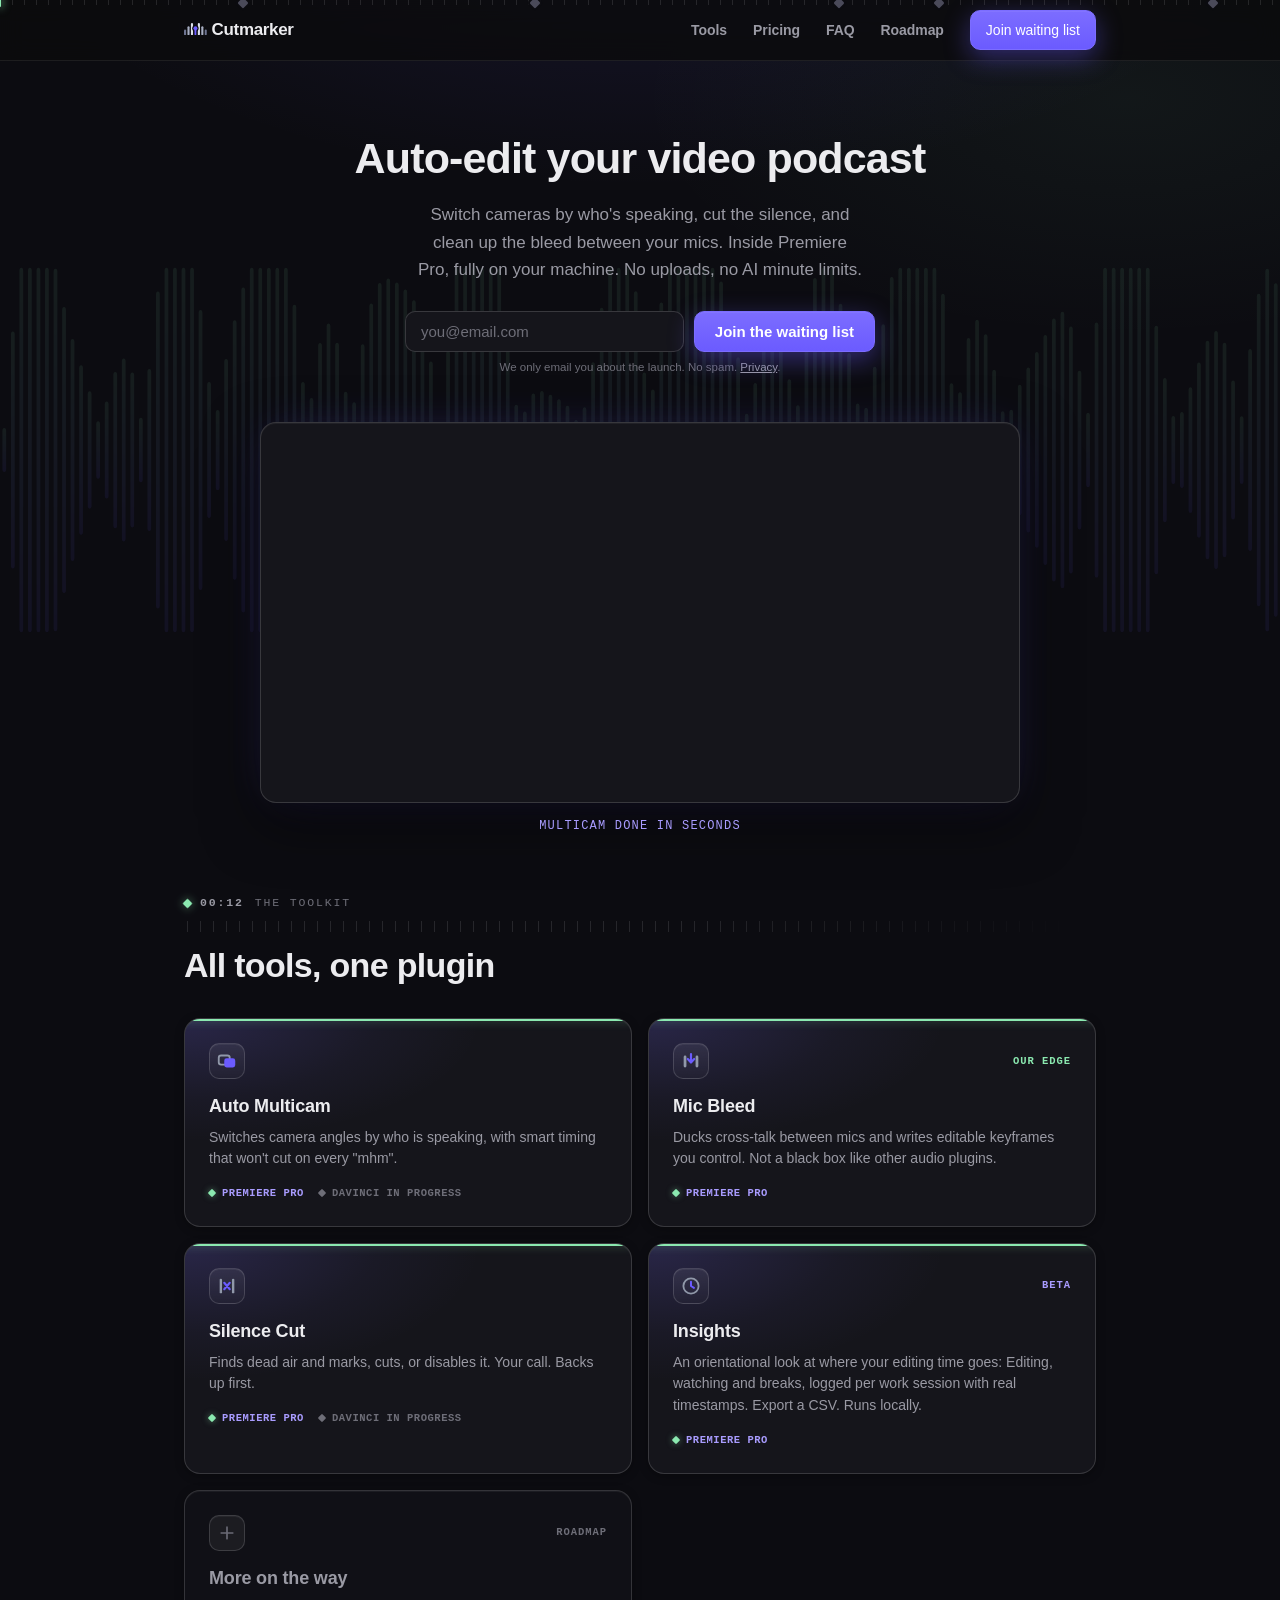
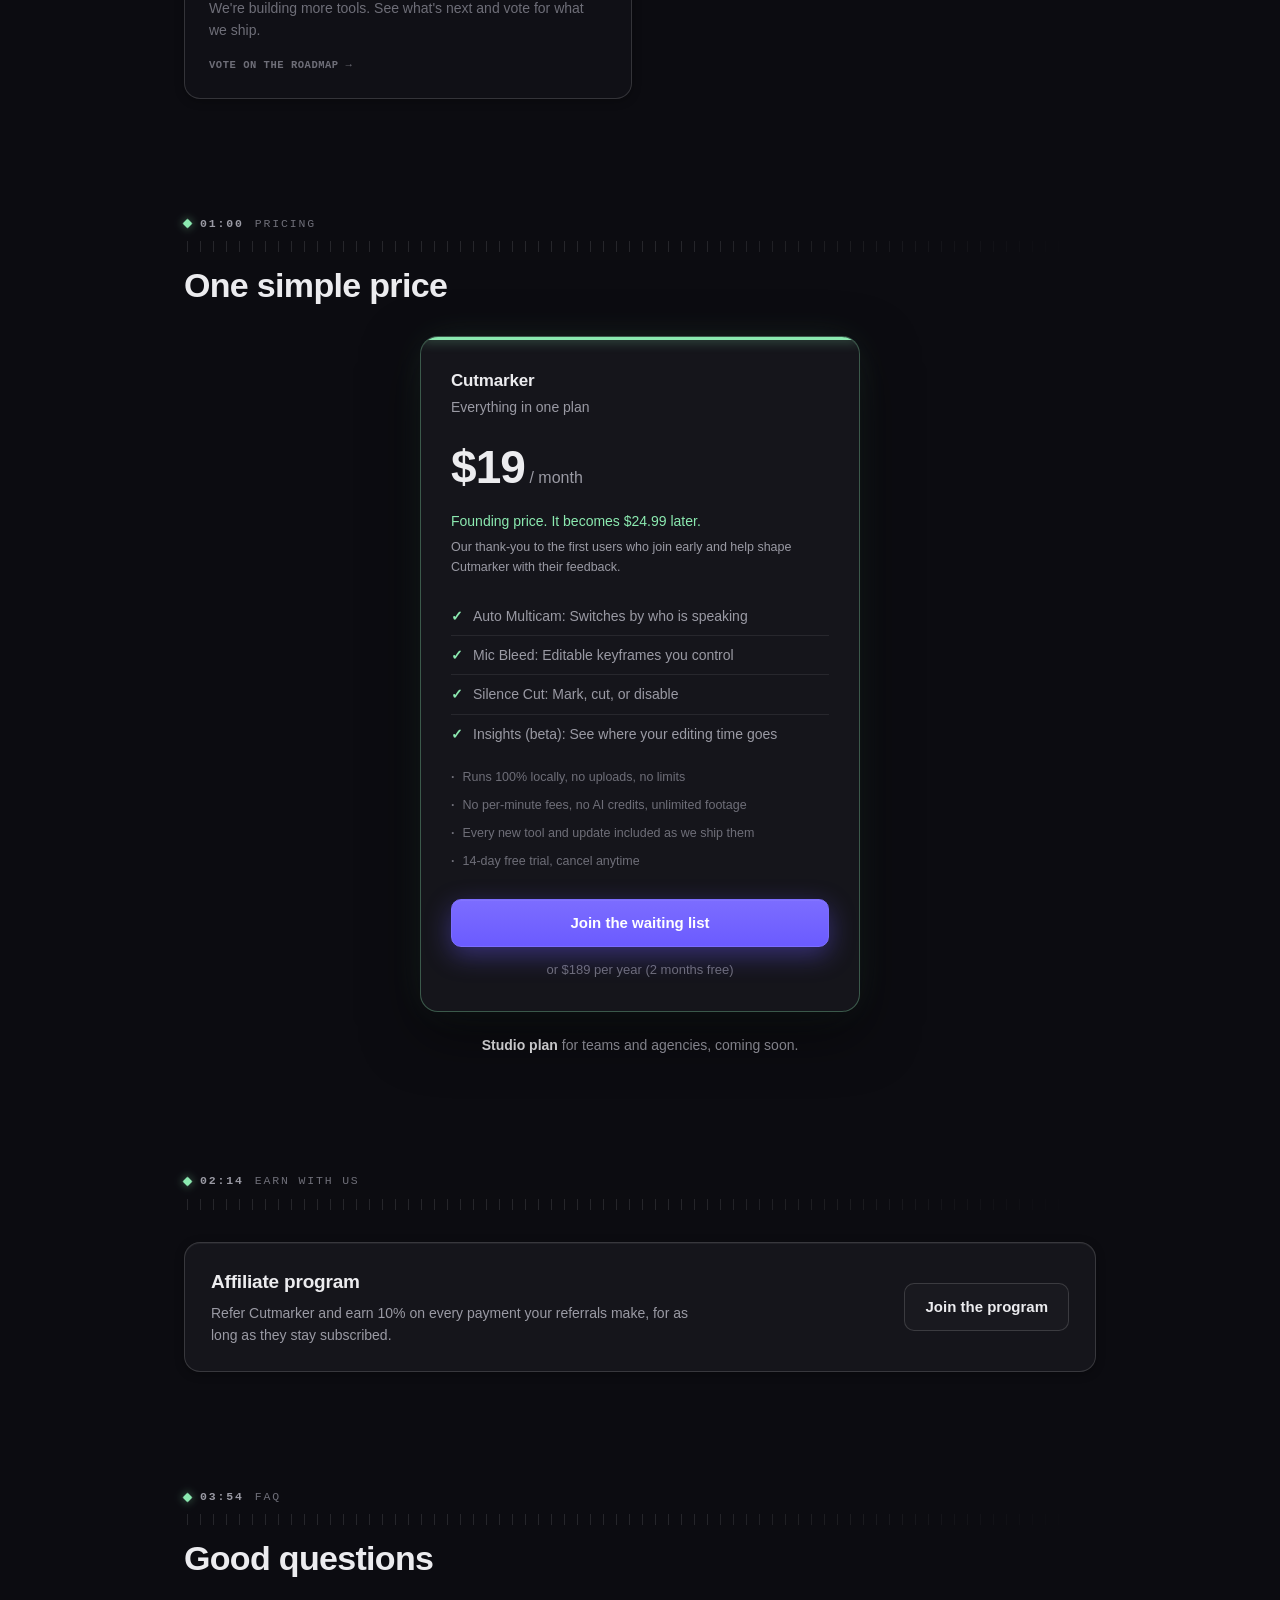
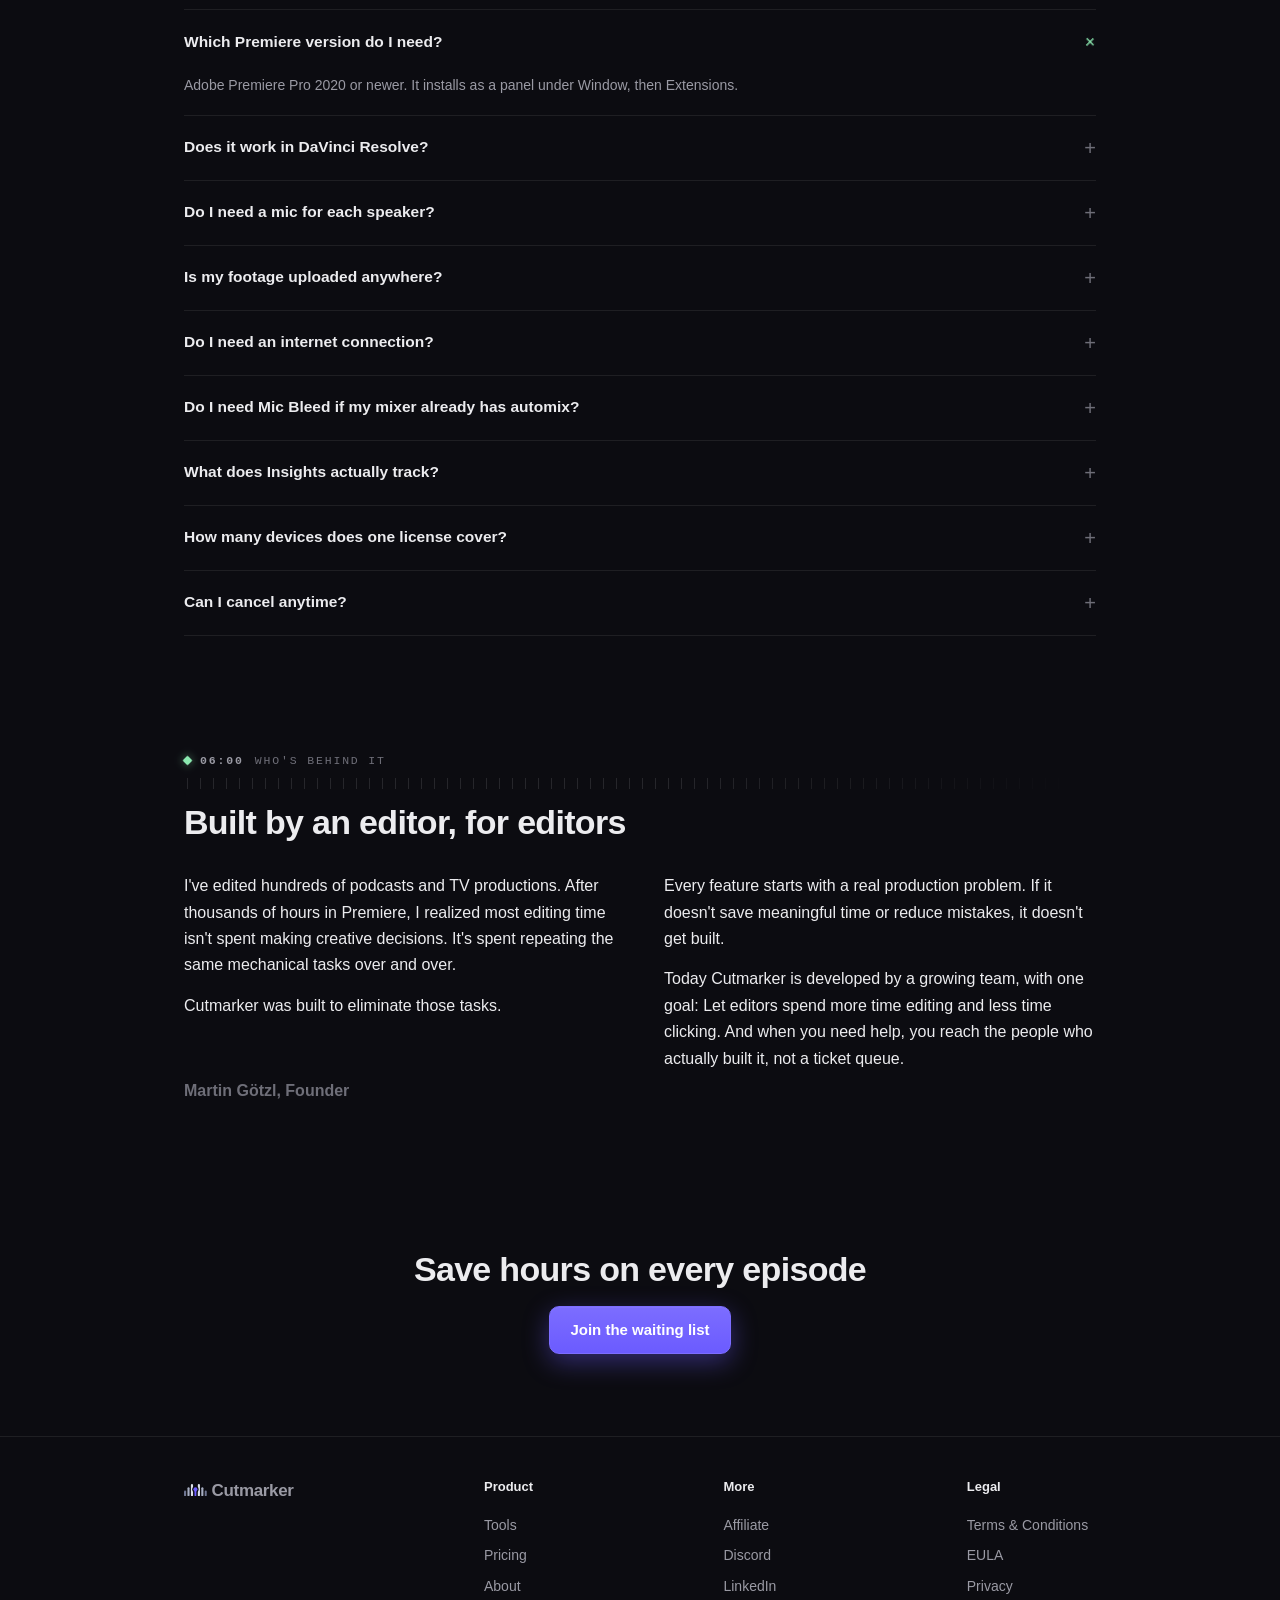
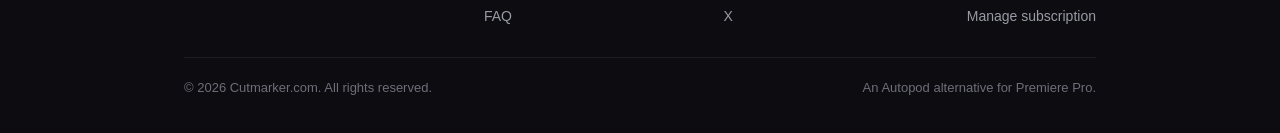
==== commit 2163626d: "Add files via upload" ====
--- a/index.html
+++ b/index.html
@@ -4,12 +4,13 @@
 <meta charset="utf-8">
 <meta name="viewport" content="width=device-width, initial-scale=1">
 <title>Cutmarker · Auto-edit your video podcast in Premiere Pro</title>
+<link rel="icon" type="image/svg+xml" href="/favicon.svg">
+<link rel="apple-touch-icon" href="/favicon.svg">
 <meta name="description" content="Auto-edit your video podcast in Adobe Premiere Pro: auto multicam, mic bleed cleanup, silence cut, final check and time insights. A local Autopod alternative.">
 <meta property="og:title" content="Cutmarker · Auto-edit your video podcast in Premiere Pro">
 <meta property="og:description" content="Auto multicam, mic bleed, silence cut, final check and time insights, all inside Premiere Pro. A local Autopod alternative.">
 <meta property="og:type" content="website">
-<link rel="preconnect" href="https://fonts.googleapis.com"><link rel="preconnect" href="https://fonts.gstatic.com" crossorigin>
-<link href="https://fonts.googleapis.com/css2?family=Archivo:wdth,wght@62..125,400..900&family=Inter:wght@400;500;600&family=JetBrains+Mono:wght@500&display=swap" rel="stylesheet">
+<link rel="stylesheet" href="/fonts.css">
 <style>
   :root{
     --bg:#0C0C11; --surface:#15151B; --surface2:#1B1B23;
@@ -99,6 +100,8 @@
   .wl-input{flex:1 1 240px;background:var(--surface);border:1px solid var(--bd2);color:var(--tx);padding:11px 15px;border-radius:10px;font-size:15px;font-family:inherit}
   .wl-input::placeholder{color:var(--tx3)}
   .wl-input:focus{outline:none;border-color:var(--pur2);box-shadow:0 0 0 3px rgba(107,91,255,.18)}
+  .wl-input.flash{border-color:var(--pur2);animation:wlpulse 1s cubic-bezier(.2,.7,.3,1) 2}
+  @keyframes wlpulse{0%,100%{box-shadow:0 0 0 3px rgba(107,91,255,.22),0 0 16px rgba(107,91,255,.25)}50%{box-shadow:0 0 0 5px rgba(107,91,255,.34),0 0 30px rgba(107,91,255,.5)}}
   .wl .btn{flex:none}
   .wl-msg{min-height:18px;margin-top:10px;font-size:13.5px;color:var(--signal);text-align:center}
   .wl-msg.err{color:#ff7a7a}
@@ -107,7 +110,7 @@
   .wl-done{max-width:470px;margin:0 auto;background:rgba(139,233,176,.08);border:1px solid rgba(139,233,176,.4);border-radius:12px;padding:14px 18px;color:var(--tx);font-size:15px;display:flex;align-items:center;gap:10px;justify-content:center;animation:fadeup .5s cubic-bezier(.2,.7,.3,1) both}
   .wl-done .ck{color:var(--signal);font-weight:800;font-size:18px;flex:none}
   /* hero video */
-  .herovid{max-width:760px;margin:44px auto 0;border:1px solid var(--bd2);border-radius:16px;overflow:hidden;background:var(--surface);box-shadow:var(--hi),var(--sh2),0 0 46px -14px rgba(107,91,255,.35);line-height:0}
+  .herovid{max-width:760px;margin:18px auto 0;border:1px solid var(--bd2);border-radius:16px;overflow:hidden;background:var(--surface);box-shadow:var(--hi),var(--sh2),0 0 46px -14px rgba(107,91,255,.35);line-height:0}
   .herovid video{width:100%;height:auto;display:block}
 
   .head{max-width:none;margin-bottom:32px;position:relative}
@@ -211,8 +214,10 @@
   .tool{transition:transform .24s ease,box-shadow .24s ease,border-color .24s ease,opacity .7s ease}
   @media(prefers-reduced-motion:reduce){*{animation:none!important;transition:none!important}.reveal{opacity:1!important;transform:none!important}}
 </style>
+<!-- Affiliate tracking je dočasně vypnutý (program zatím není live). Při spuštění affiliate programu odkomentovat + nasadit cookie lištu (viz cookie-consent-snippet.html).
 <script>window.lemonSqueezyAffiliateConfig = { store: "cutmarker" };</script>
 <script src="https://lmsqueezy.com/affiliate.js" defer></script>
+-->
 </head>
 <body>
 <div id="scrub"><span class="pf"></span><span class="ph"></span><span class="sweep"></span></div>
@@ -226,7 +231,7 @@
     <a href="#tools" data-i18n="navTools">Tools</a>
     <a href="#pricing" data-i18n="navPricing">Pricing</a>
     <a href="#faq" data-i18n="navFaq">FAQ</a>
-    <a href="roadmap.html" data-i18n="navRoadmap">Roadmap</a>
+    <a href="/roadmap" data-i18n="navRoadmap">Roadmap</a>
     <!-- Jazykový přepínač skrytý pro launch (čeština se doplní později). Zapnout = odkomentovat + vrátit LANG=pickDefault() níže. -->
     <!-- <button id="langBtn" class="langbtn">CZ</button> -->
     <a class="btn sm" href="#waitlist">Join waiting list</a>
@@ -234,29 +239,31 @@
 </div></nav>
 
 <header class="hero"><div class="wrap">
-  <h1 data-i18n="heroH1">Auto-edit your video podcast.<br>Multicam done in seconds.</h1>
-  <p class="lead" data-i18n="heroLead">Switch cameras by who's speaking, cut the silence, and clean up the bleed between your mics. All inside Premiere Pro, fully on your machine. No uploads, no minute limits.</p>
+  <h1 data-i18n="heroH1">Auto-edit your video podcast</h1>
+  <p class="lead" data-i18n="heroLead">Switch cameras by who's speaking, cut the silence, and clean up the bleed between your mics. Inside Premiere Pro, fully on your machine. No uploads, no AI minute limits.</p>
   <form id="waitlist" class="wl" novalidate>
     <input class="wl-input" type="email" name="email" required autocomplete="email" placeholder="you@email.com" aria-label="Email">
     <button class="btn" type="submit">Join the waiting list</button>
   </form>
-  <div class="wl-priv" id="wlPriv">We only email you about the launch. No spam. <a href="legal.html#privacy">Privacy</a>.</div>
+  <div class="wl-priv" id="wlPriv">We only email you about the launch. No spam. <a href="/legal#privacy">Privacy</a>.</div>
   <div class="wl-msg" id="wlMsg" role="status" aria-live="polite"></div>
   <div class="wl-done" id="wlDone" style="display:none"><span class="ck">&#10003;</span><span id="wlDoneTxt">You're on the list. We'll be in touch before launch.</span></div>
+  <!-- Odznaky nad videem dočasně skryté (zapnout = odkomentovat)
   <div class="hero-badges">
     <span data-i18n="bdg1">Runs in Premiere Pro</span>
     <span data-i18n="bdg2">Nothing leaves your computer</span>
     <span data-i18n="bdg3">No AI minute limits</span>
     <span data-i18n="bdg4">14-day free trial</span>
   </div>
+  -->
   <div class="herovid">
     <video src="assets/Multicam_hero_web.mp4" autoplay muted loop playsinline preload="metadata"></video>
   </div>
-  <p style="text-align:center;margin-top:14px;color:var(--pur2);font-size:12px;font-family:'JetBrains Mono',ui-monospace,monospace;letter-spacing:.1em;text-transform:uppercase">Auto Multicam</p>
+  <p style="text-align:center;margin-top:14px;color:var(--pur2);font-size:12px;font-family:'JetBrains Mono',ui-monospace,monospace;letter-spacing:.1em;text-transform:uppercase">Multicam done in seconds</p>
 </div></header>
 
 <section id="tools"><div class="wrap">
-  <div class="head" style="margin:0 0 34px"><span class="kicker" data-i18n="toolsKicker">The toolkit</span><h2 data-i18n="toolsH2">All tools, one plugin.</h2></div>
+  <div class="head" style="margin:0 0 34px"><span class="kicker" data-i18n="toolsKicker">The toolkit</span><h2 data-i18n="toolsH2">All tools, one plugin</h2></div>
   <div class="tools">
     <div class="tool">
       <div class="top"><div class="ico"><svg width="22" height="22" viewBox="0 0 24 24" fill="none"><rect x="3" y="6" width="12" height="10" rx="2.6" stroke="#9098A9" stroke-width="2"/><rect x="9" y="9" width="12" height="10" rx="2.6" fill="#6B5BFF"/></svg></div></div>
@@ -279,16 +286,18 @@
     <div class="tool edge">
       <div class="top"><div class="ico"><svg width="22" height="22" viewBox="0 0 24 24" fill="none" stroke-linecap="round" stroke-linejoin="round"><circle cx="12" cy="12" r="8.3" stroke="#9098A9" stroke-width="2"/><path d="M12 7.3 V12 L15.2 14" stroke="#6B5BFF" stroke-width="2.2" fill="none"/></svg></div><span class="edgelabel">Beta</span></div>
       <h3>Insights</h3>
-      <p data-i18n="tInsightsDesc">An orientational look at where your editing time goes: editing, watching and breaks, logged per work session with real timestamps. Export a CSV. Runs locally.</p>
+      <p data-i18n="tInsightsDesc">An orientational look at where your editing time goes: Editing, watching and breaks, logged per work session with real timestamps. Export a CSV. Runs locally.</p>
       <div class="plat"><span class="p on">Premiere Pro</span></div>
     </div>
+    <!-- Final Check karta dočasně skrytá (zapnout = odkomentovat)
     <div class="tool soon">
       <div class="top"><div class="ico"><svg width="22" height="22" viewBox="0 0 24 24" fill="none"><path d="M5 12.5 L10 17.5 L19.5 7" stroke="#6B5BFF" stroke-width="2.6" stroke-linecap="round" stroke-linejoin="round"/></svg></div><span class="edgelabel" data-i18n="edgeSoon">Coming soon</span></div>
       <h3>Final Check</h3>
-      <p data-i18n="tFinalDesc">Coming next: it will scan your finished edit for clipping, dead air, black gaps and stray micro-cuts, so you can export with confidence.</p>
+      <p data-i18n="tFinalDesc">Coming next, it will scan your finished edit for clipping, dead air, black gaps and stray micro-cuts, so you can export with confidence.</p>
       <div class="plat"><span class="p off" data-i18n="soonLabel">In development</span></div>
     </div>
-    <a class="tool rm" href="roadmap.html" style="text-decoration:none">
+    -->
+    <a class="tool rm" href="/roadmap" style="text-decoration:none">
       <div class="top"><div class="ico" style="background:rgba(255,255,255,.05)"><svg width="20" height="20" viewBox="0 0 24 24" fill="none" stroke="#6b6b76" stroke-width="2"><path d="M12 5v14M5 12h14" stroke-linecap="round"/></svg></div><span class="edgelabel" style="color:var(--tx3)" data-i18n="edgeRoadmap">Roadmap</span></div>
       <h3 style="color:var(--tx2)" data-i18n="roadmapH3">More on the way</h3>
       <p data-i18n="roadmapDesc">We're building more tools. See what's next and vote for what we ship.</p>
@@ -299,7 +308,7 @@
 
 <div class="line"></div>
 <section id="pricing"><div class="wrap">
-  <div class="head" style="margin:0 0 32px"><span class="kicker" data-i18n="priceKicker">Pricing</span><h2 data-i18n="priceH2">One simple price.</h2></div>
+  <div class="head" style="margin:0 0 32px"><span class="kicker" data-i18n="priceKicker">Pricing</span><h2 data-i18n="priceH2">One simple price</h2></div>
   <div class="prices">
   <div class="price">
     <h3>Cutmarker</h3>
@@ -308,10 +317,10 @@
     <div class="pt" style="color:var(--signal);margin-top:6px">Founding price. It becomes $24.99 later.</div>
     <div class="pt" style="margin-top:4px;font-size:12.5px">Our thank-you to the first users who join early and help shape Cutmarker with their feedback.</div>
     <ul>
-      <li><span class="tick">✓</span><span data-i18n="pl1">Auto Multicam: switches by who is speaking</span></li>
-      <li><span class="tick">✓</span><span data-i18n="pl2">Mic Bleed: editable keyframes you control</span></li>
-      <li><span class="tick">✓</span><span data-i18n="pl3">Silence Cut: mark, cut, or disable</span></li>
-      <li><span class="tick">✓</span><span data-i18n="pl5">Insights (beta): see where your editing time goes</span></li>
+      <li><span class="tick">✓</span><span data-i18n="pl1">Auto Multicam: Switches by who is speaking</span></li>
+      <li><span class="tick">✓</span><span data-i18n="pl2">Mic Bleed: Editable keyframes you control</span></li>
+      <li><span class="tick">✓</span><span data-i18n="pl3">Silence Cut: Mark, cut, or disable</span></li>
+      <li><span class="tick">✓</span><span data-i18n="pl5">Insights (beta): See where your editing time goes</span></li>
       <li class="note" style="margin-top:10px"><span data-i18n="pn1">Runs 100% locally, no uploads, no limits</span></li>
       <li class="note"><span data-i18n="pn5">No per-minute fees, no AI credits, unlimited footage</span></li>
       <li class="note"><span data-i18n="pn3">Every new tool and update included as we ship them</span></li>
@@ -330,10 +339,10 @@
   <div class="afftwo">
     <div class="aff">
       <div>
-        <h3 data-i18n="affH3">Affiliate program.</h3>
+        <h3 data-i18n="affH3">Affiliate program</h3>
         <p data-i18n="affDesc">Refer Cutmarker and earn 10% on every payment your referrals make, for as long as they stay subscribed.</p>
       </div>
-      <a class="btn ghost" href="https://cutmarker.lemonsqueezy.com/affiliates" data-i18n="affBtn">Join the program</a>
+      <a class="btn ghost" href="#waitlist" data-i18n="affBtn">Join the program</a>
     </div>
     <!-- Bug reward (skryté, k pozdějšímu zapnutí):
     <div class="aff">
@@ -349,7 +358,7 @@
 
 <div class="line"></div>
 <section id="faq"><div class="wrap">
-  <div class="head"><span class="kicker" data-i18n="faqKicker">FAQ</span><h2 data-i18n="faqH2">Good questions.</h2></div>
+  <div class="head"><span class="kicker" data-i18n="faqKicker">FAQ</span><h2 data-i18n="faqH2">Good questions</h2></div>
   <div class="faq">
     <details open><summary data-i18n="q1">Which Premiere version do I need?</summary><p data-i18n="a1">Adobe Premiere Pro 2020 or newer. It installs as a panel under Window, then Extensions.</p></details>
     <details><summary data-i18n="q2">Does it work in DaVinci Resolve?</summary><p data-i18n="a2">Premiere Pro today. DaVinci support is on the roadmap for Auto Multicam, Silence Cut, and Final Check. Mic Bleed stays Premiere only, because DaVinci handles track audio differently.</p></details>
@@ -357,7 +366,7 @@
     <details><summary data-i18n="q4">Is my footage uploaded anywhere?</summary><p data-i18n="a4">Never. Your media and editing stay on your computer. No uploads, no per-minute fees, no monthly limits.</p></details>
     <details><summary data-i18n="q9">Do I need an internet connection?</summary><p data-i18n="a9">Your media and the editing stay on your computer, nothing is uploaded. You do need a connection to activate and verify your license, the same as most paid editing software. The editing itself runs locally.</p></details>
     <details><summary data-i18n="q8">Do I need Mic Bleed if my mixer already has automix?</summary><p data-i18n="a8">Even when your mixer or recorder reduces bleed while you record, that pass is not always perfect. You can still run Mic Bleed in post to fine-tune it further, with keyframes you control, whenever you want a cleaner result.</p></details>
-    <details><summary data-i18n="q5">What does Insights actually track?</summary><p data-i18n="a5">Only your work inside Premiere: editing time and actions on the timeline, as an orientational guide. It does not watch anything you do outside the app, and nothing leaves your computer.</p></details>
+    <details><summary data-i18n="q5">What does Insights actually track?</summary><p data-i18n="a5">Only your work inside Premiere: Editing time and actions on the timeline, as an orientational guide. It does not watch anything you do outside the app, and nothing leaves your computer.</p></details>
     <details><summary data-i18n="q6">How many devices does one license cover?</summary><p data-i18n="a6">One device per license. Changing computers? Just reach out to us and we will move your license to the new machine.</p></details>
     <details><summary data-i18n="q7">Can I cancel anytime?</summary><p data-i18n="a7">Yes. It is a monthly subscription with no lock-in, cancel whenever you want. The 14-day trial is free, and you are not charged if you cancel before it ends.</p></details>
   </div>
@@ -365,19 +374,19 @@
 
 <div class="line"></div>
 <section id="about"><div class="wrap">
-  <div class="head"><span class="kicker" data-i18n="aboutKicker">Who's behind it</span><h2 data-i18n="aboutH2">Built by an editor, for editors.</h2></div>
+  <div class="head"><span class="kicker" data-i18n="aboutKicker">Who's behind it</span><h2 data-i18n="aboutH2">Built by an editor, for editors</h2></div>
   <div class="aboutbody">
     <p data-i18n="aboutP1">I've edited hundreds of podcasts and TV productions. After thousands of hours in Premiere, I realized most editing time isn't spent making creative decisions. It's spent repeating the same mechanical tasks over and over.</p>
     <p data-i18n="aboutP2">Cutmarker was built to eliminate those tasks.</p>
     <p data-i18n="aboutP3">Every feature starts with a real production problem. If it doesn't save meaningful time or reduce mistakes, it doesn't get built.</p>
-    <p data-i18n="aboutP4">Today Cutmarker is developed by a growing team, with one goal: let editors spend more time editing and less time clicking. And when you need help, you reach the people who actually built it, not a ticket queue.</p>
+    <p data-i18n="aboutP4">Today Cutmarker is developed by a growing team, with one goal: Let editors spend more time editing and less time clicking. And when you need help, you reach the people who actually built it, not a ticket queue.</p>
     <p class="sign" data-i18n="aboutSign">Martin Götzl, Founder</p>
   </div>
 </div></section>
 
 <div class="line"></div>
 <section class="end"><div class="wrap">
-  <h2 data-i18n="endH2">Save hours on every episode.</h2>
+  <h2 data-i18n="endH2">Save hours on every episode</h2>
   <a class="btn" href="#waitlist">Join the waiting list</a>
 </div></section>
 
@@ -385,8 +394,8 @@
   <div class="top">
     <a class="logo" href="#"><svg class="lmark"><use href="#mark"/></svg> Cutmarker</a>
     <div class="col"><h4 data-i18n="footProduct">Product</h4><a href="#tools" data-i18n="navTools">Tools</a><a href="#pricing" data-i18n="navPricing">Pricing</a><a href="#about" data-i18n="footAbout">About</a><a href="#faq" data-i18n="navFaq">FAQ</a></div>
-    <div class="col"><h4 data-i18n="footMore">More</h4><a href="roadmap.html" data-i18n="navRoadmap">Roadmap</a><a href="https://cutmarker.lemonsqueezy.com/affiliates">Affiliate</a><a href="https://discord.gg/GQ3xsVfTMP">Discord</a><a href="https://www.linkedin.com/company/cutmarker" target="_blank" rel="noopener">LinkedIn</a><a href="https://x.com/cutmarkercom" target="_blank" rel="noopener">X</a></div>
-    <div class="col"><h4 data-i18n="footLegal">Legal</h4><a href="legal.html#terms" data-i18n="footTerms">Terms &amp; Conditions</a><a href="legal.html#eula" data-i18n="footEula">EULA</a><a href="legal.html#privacy" data-i18n="footPrivacy">Privacy</a><a href="https://cutmarker.lemonsqueezy.com/billing" data-i18n="footManage">Manage subscription</a></div>
+    <div class="col"><h4 data-i18n="footMore">More</h4><a href="#waitlist">Affiliate</a><a href="https://discord.gg/GQ3xsVfTMP">Discord</a><a href="https://www.linkedin.com/company/cutmarker" target="_blank" rel="noopener">LinkedIn</a><a href="https://x.com/cutmarkercom" target="_blank" rel="noopener">X</a></div>
+    <div class="col"><h4 data-i18n="footLegal">Legal</h4><a href="/legal#terms" data-i18n="footTerms">Terms &amp; Conditions</a><a href="/legal#eula" data-i18n="footEula">EULA</a><a href="/legal#privacy" data-i18n="footPrivacy">Privacy</a><a href="https://cutmarker.lemonsqueezy.com/billing" data-i18n="footManage">Manage subscription</a></div>
   </div>
   <div class="bottom"><span>© 2026 Cutmarker.com. All rights reserved.</span><span data-i18n="footTagline">An Autopod alternative for Premiere Pro.</span></div>
 </div></footer>
@@ -554,6 +563,15 @@
       else { return r.text().then(function(t){ throw new Error(t||r.status); }); }
     }).catch(function(){ msg.className='wl-msg err'; msg.textContent='Something went wrong, please try again.'; btn.disabled=false; btn.textContent=old; });
   });
+  function focusWaitlist(){
+    if(!f) return; var inp=f.email;
+    try{ f.scrollIntoView({behavior:'smooth',block:'center'}); }catch(e){}
+    if(!inp) return;
+    setTimeout(function(){ try{inp.focus({preventScroll:true});}catch(e){try{inp.focus();}catch(e2){}} inp.classList.add('flash'); setTimeout(function(){inp.classList.remove('flash');},2200); },420);
+  }
+  if(location.hash==='#waitlist') setTimeout(focusWaitlist,300);
+  window.addEventListener('hashchange',function(){ if(location.hash==='#waitlist') focusWaitlist(); });
+  document.addEventListener('click',function(e){ var t=e.target, a=(t&&t.closest)?t.closest('a'):null; if(a){ var h=a.getAttribute('href')||''; if(h.charAt(0)==='#'&&h.indexOf('waitlist')>-1) setTimeout(focusWaitlist,360); } });
 })();
 </script>
 </body>
--- a/fonts.css
+++ b/fonts.css
@@ -0,0 +1,57 @@
+/* Self-hosted fonts (Fontsource, variable woff2). GDPR: nic se netahá z Google. */
+
+/* ---------- Archivo (wght + wdth) ---------- */
+@font-face {
+  font-family: 'Archivo';
+  font-style: normal;
+  font-display: swap;
+  font-weight: 100 900;
+  font-stretch: 62% 125%;
+  src: url(/assets/fonts/archivo-latin-wdth-normal.woff2) format('woff2');
+  unicode-range: U+0000-00FF,U+0131,U+0152-0153,U+02BB-02BC,U+02C6,U+02DA,U+02DC,U+0304,U+0308,U+0329,U+2000-206F,U+20AC,U+2122,U+2191,U+2193,U+2212,U+2215,U+FEFF,U+FFFD;
+}
+@font-face {
+  font-family: 'Archivo';
+  font-style: normal;
+  font-display: swap;
+  font-weight: 100 900;
+  font-stretch: 62% 125%;
+  src: url(/assets/fonts/archivo-latin-ext-wdth-normal.woff2) format('woff2');
+  unicode-range: U+0100-02BA,U+02BD-02C5,U+02C7-02CC,U+02CE-02D7,U+02DD-02FF,U+0304,U+0308,U+0329,U+1D00-1DBF,U+1E00-1E9F,U+1EF2-1EFF,U+2020,U+20A0-20AB,U+20AD-20C0,U+2113,U+2C60-2C7F,U+A720-A7FF;
+}
+
+/* ---------- Inter (wght) ---------- */
+@font-face {
+  font-family: 'Inter';
+  font-style: normal;
+  font-display: swap;
+  font-weight: 100 900;
+  src: url(/assets/fonts/inter-latin-wght-normal.woff2) format('woff2');
+  unicode-range: U+0000-00FF,U+0131,U+0152-0153,U+02BB-02BC,U+02C6,U+02DA,U+02DC,U+0304,U+0308,U+0329,U+2000-206F,U+20AC,U+2122,U+2191,U+2193,U+2212,U+2215,U+FEFF,U+FFFD;
+}
+@font-face {
+  font-family: 'Inter';
+  font-style: normal;
+  font-display: swap;
+  font-weight: 100 900;
+  src: url(/assets/fonts/inter-latin-ext-wght-normal.woff2) format('woff2');
+  unicode-range: U+0100-02BA,U+02BD-02C5,U+02C7-02CC,U+02CE-02D7,U+02DD-02FF,U+0304,U+0308,U+0329,U+1D00-1DBF,U+1E00-1E9F,U+1EF2-1EFF,U+2020,U+20A0-20AB,U+20AD-20C0,U+2113,U+2C60-2C7F,U+A720-A7FF;
+}
+
+/* ---------- JetBrains Mono (wght) ---------- */
+@font-face {
+  font-family: 'JetBrains Mono';
+  font-style: normal;
+  font-display: swap;
+  font-weight: 100 800;
+  src: url(/assets/fonts/jetbrains-mono-latin-wght-normal.woff2) format('woff2');
+  unicode-range: U+0000-00FF,U+0131,U+0152-0153,U+02BB-02BC,U+02C6,U+02DA,U+02DC,U+0304,U+0308,U+0329,U+2000-206F,U+20AC,U+2122,U+2191,U+2193,U+2212,U+2215,U+FEFF,U+FFFD;
+}
+@font-face {
+  font-family: 'JetBrains Mono';
+  font-style: normal;
+  font-display: swap;
+  font-weight: 100 800;
+  src: url(/assets/fonts/jetbrains-mono-latin-ext-wght-normal.woff2) format('woff2');
+  unicode-range: U+0100-02BA,U+02BD-02C5,U+02C7-02CC,U+02CE-02D7,U+02DD-02FF,U+0304,U+0308,U+0329,U+1D00-1DBF,U+1E00-1E9F,U+1EF2-1EFF,U+2020,U+20A0-20AB,U+20AD-20C0,U+2113,U+2C60-2C7F,U+A720-A7FF;
+}
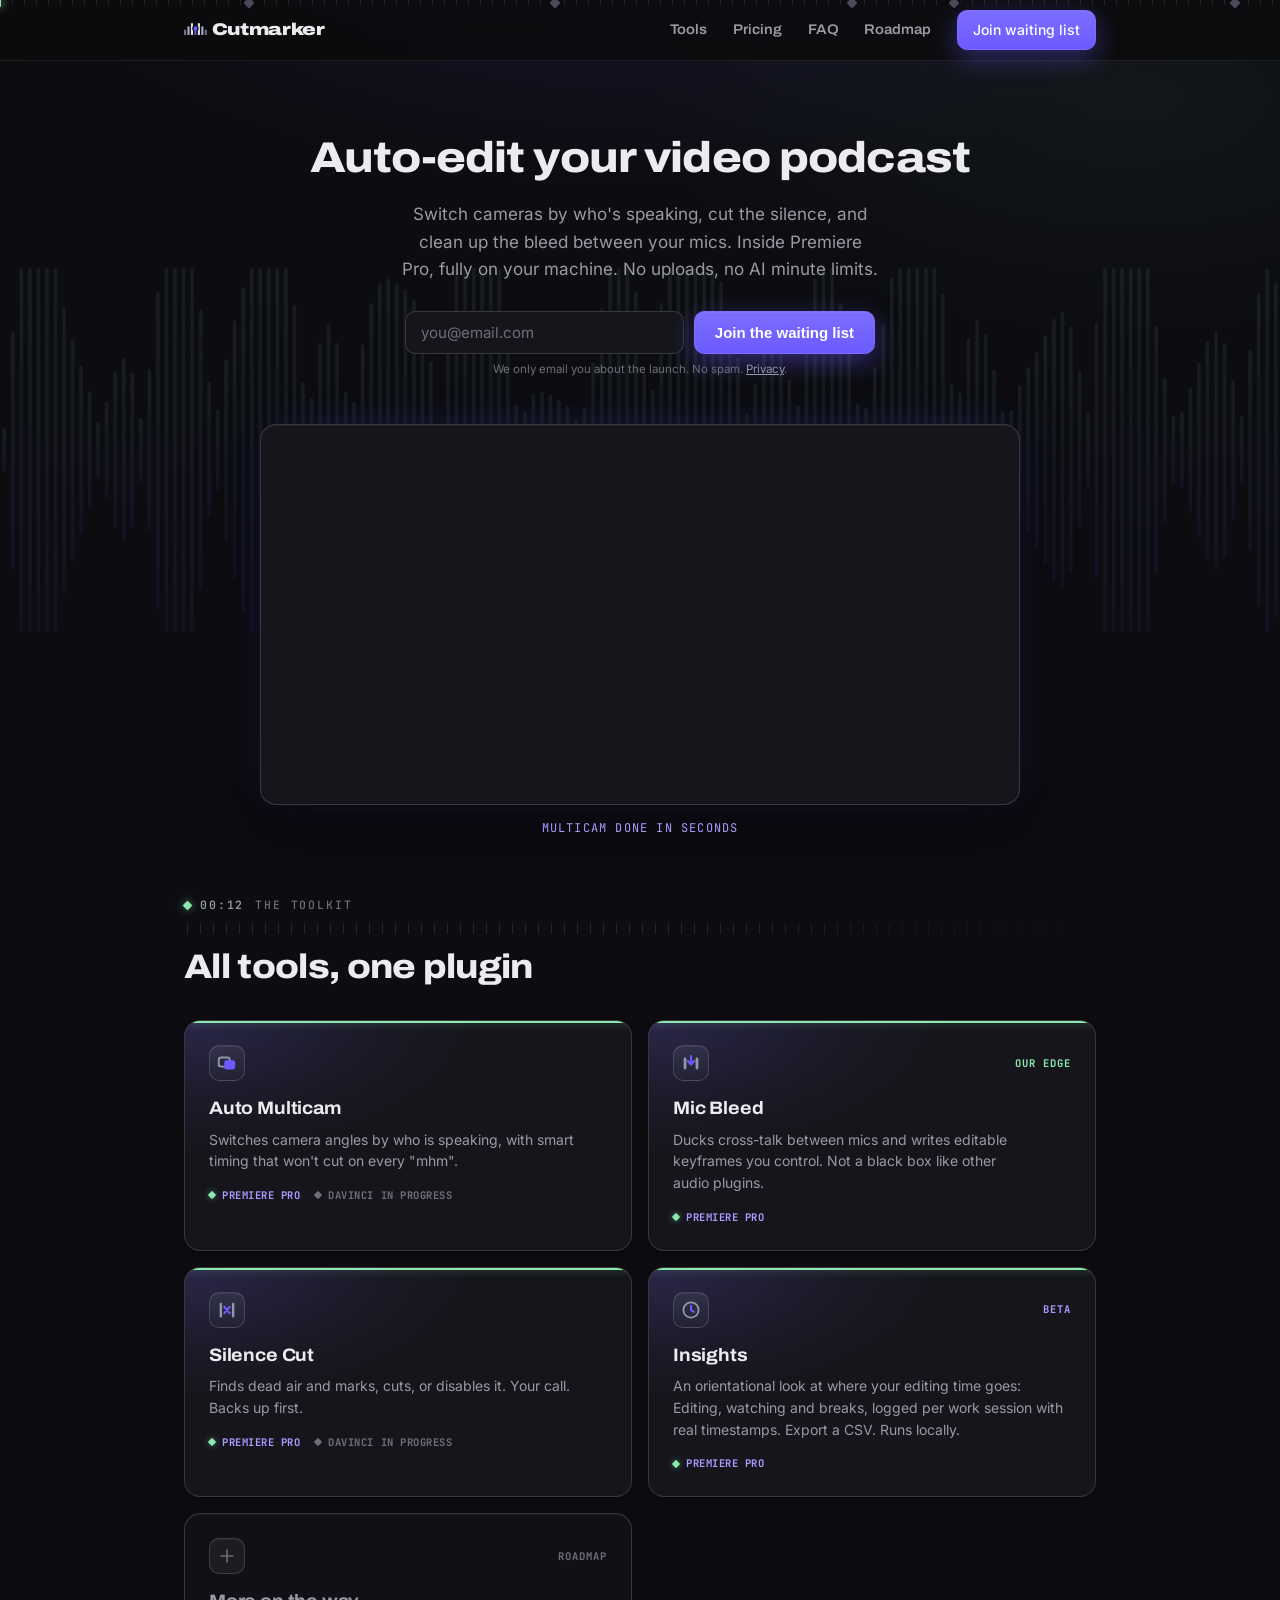
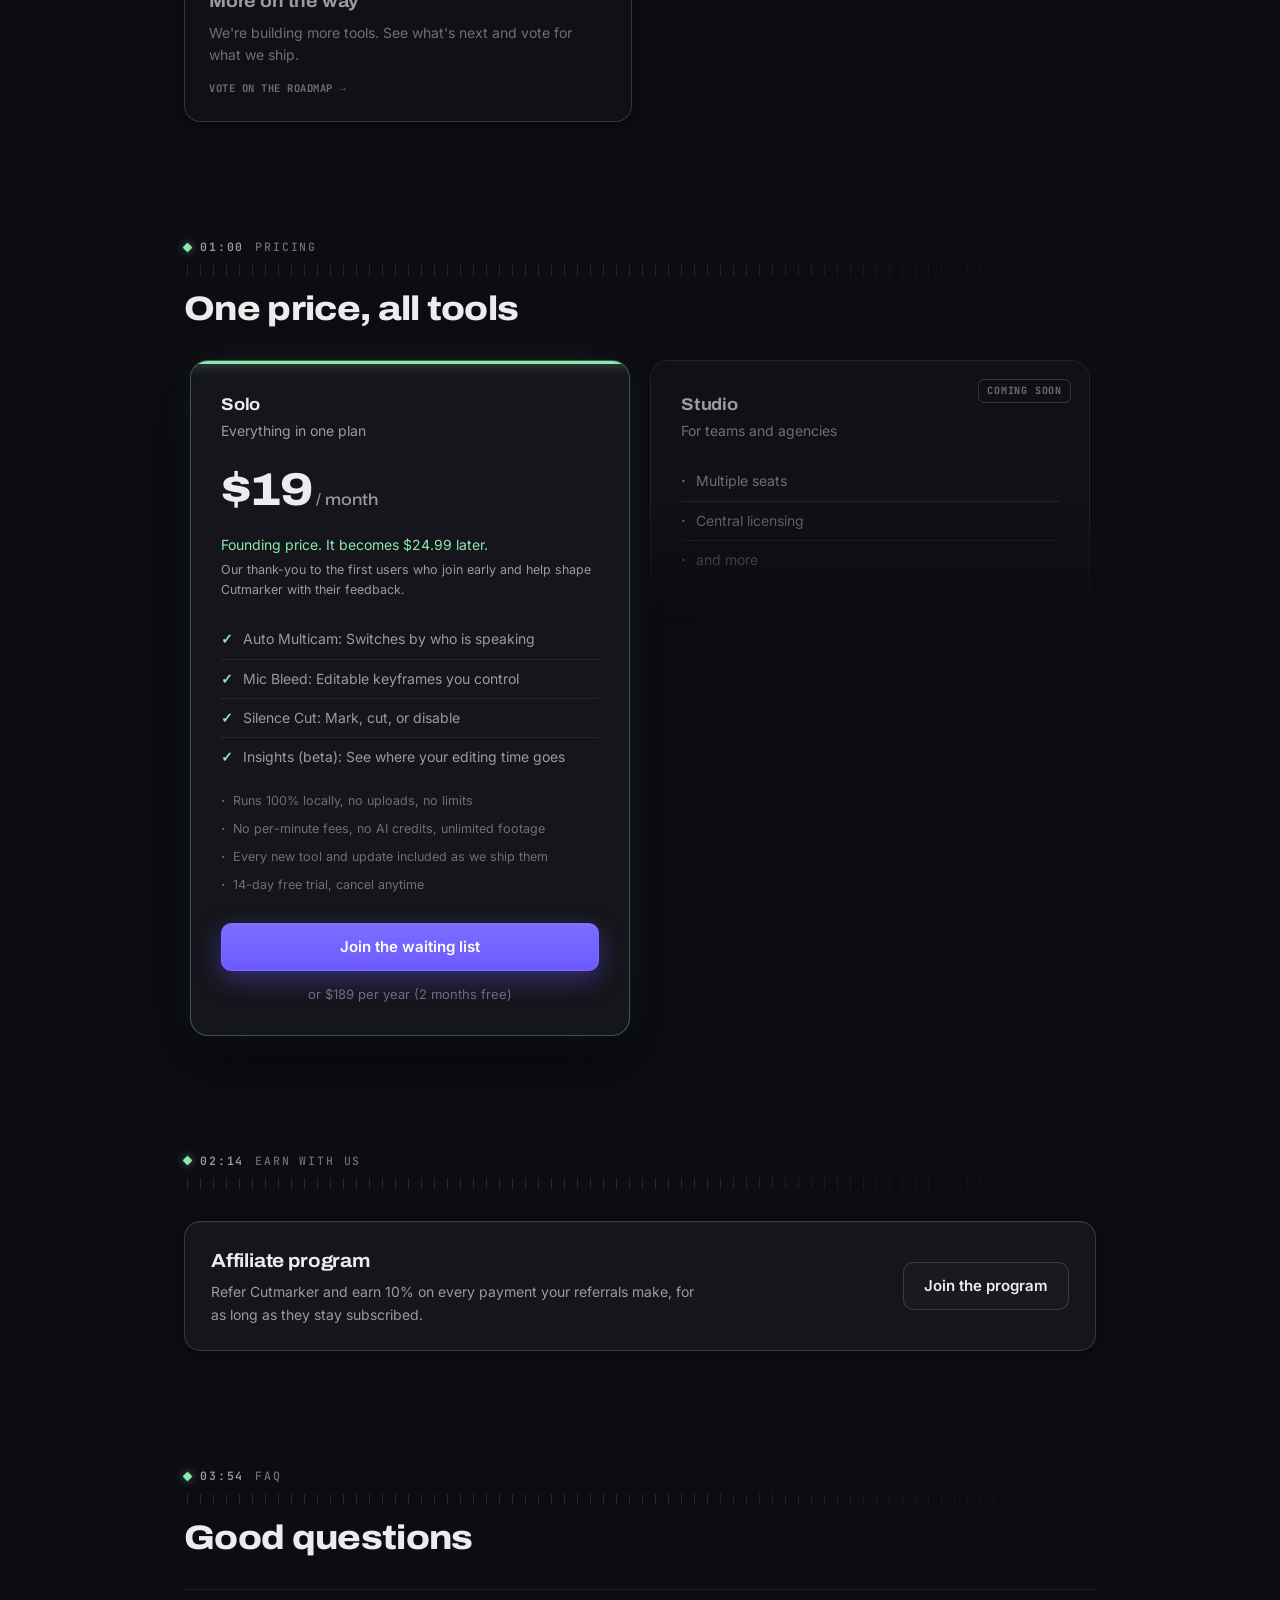
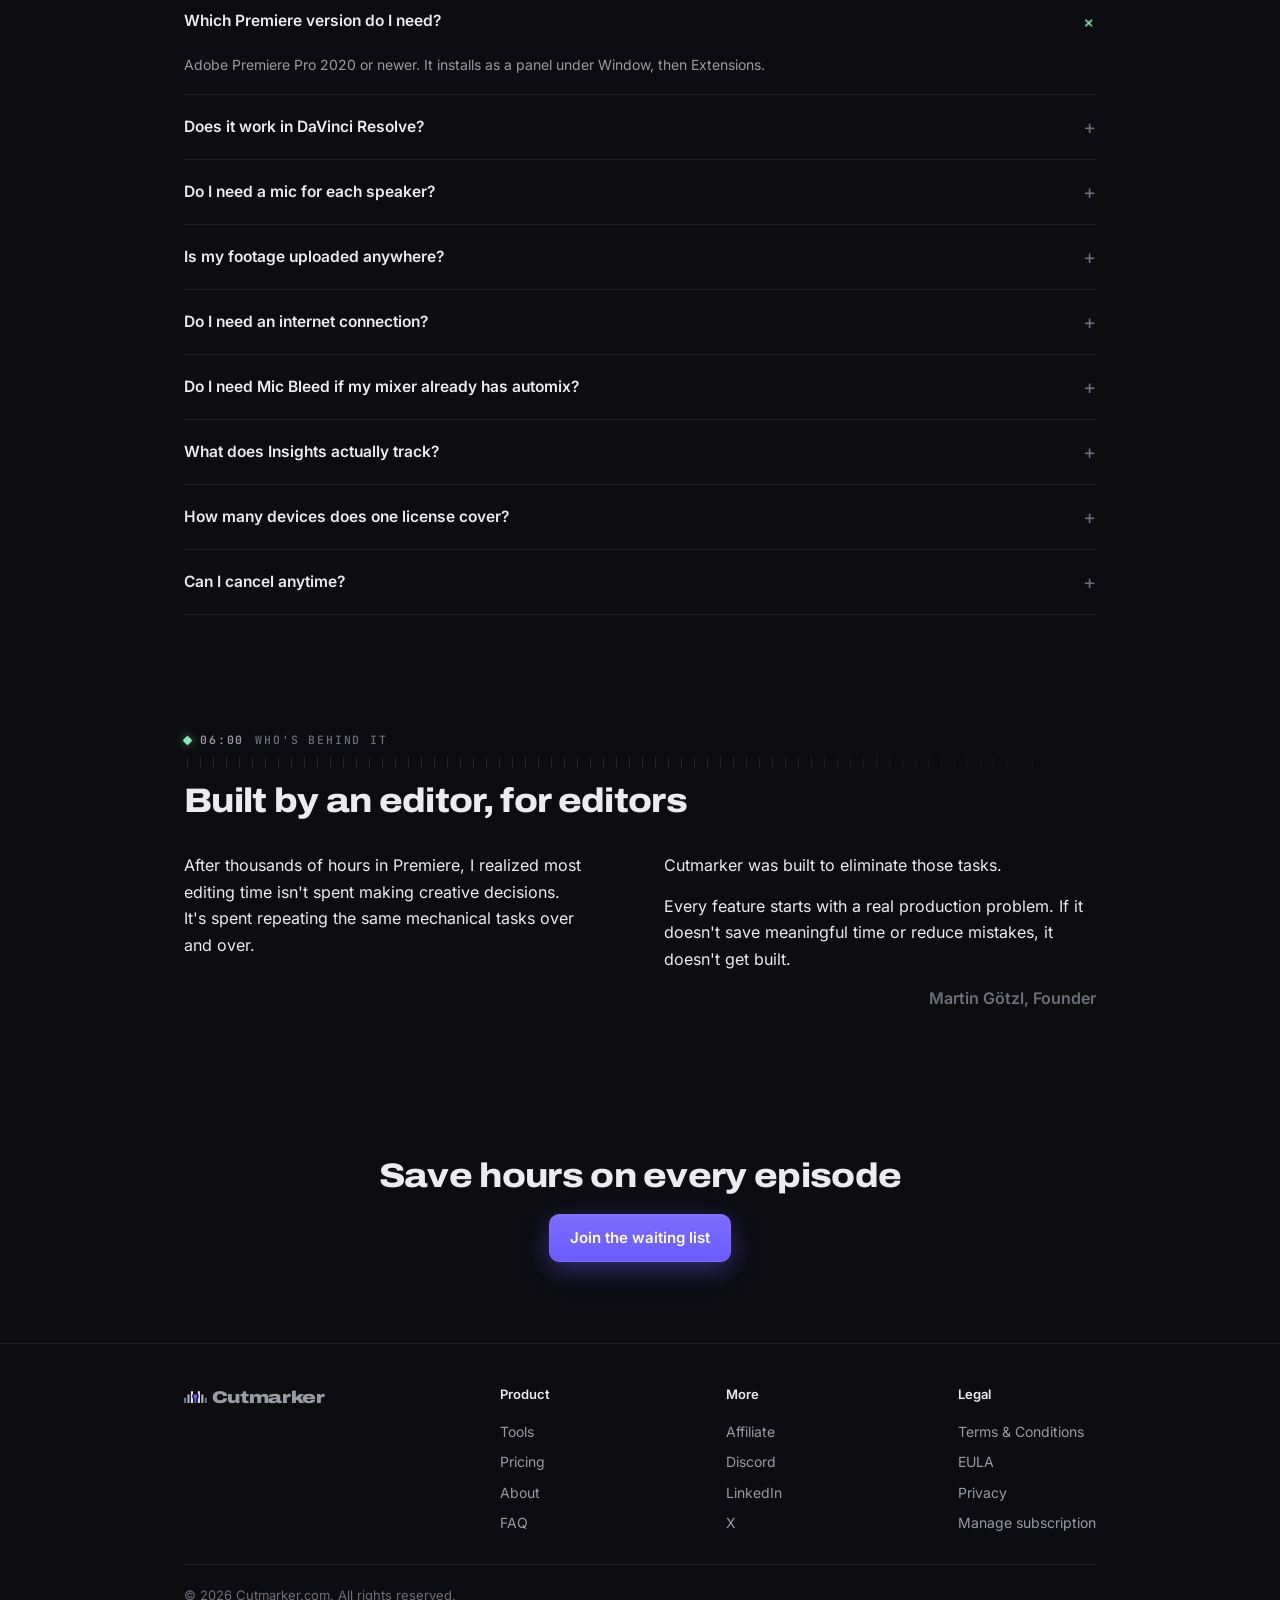
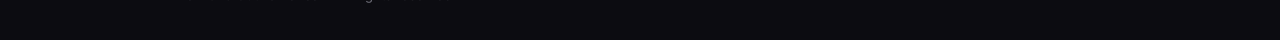
==== commit 3d353883: "Add files via upload" ====
--- a/index.html
+++ b/index.html
@@ -169,6 +169,13 @@
   .price li .tick{color:var(--signal);flex:none;font-weight:700}
   .price .btn{width:100%;text-align:center;margin-top:auto}
   .price .yr{text-align:center;color:var(--tx3);font-size:13px;margin-top:13px}
+  .price.soon{background:#101016;border-color:var(--bd);box-shadow:none;align-self:flex-start;-webkit-mask-image:linear-gradient(180deg,#000 52%,transparent 96%);mask-image:linear-gradient(180deg,#000 52%,transparent 96%)}
+  .price.soon::before{display:none}
+  .price.soon h3{color:var(--tx2)}
+  .price.soon .amt{color:var(--tx3);font-weight:700}
+  .price.soon .pt,.price.soon li{color:var(--tx3)}
+  .price.soon .tick{color:var(--tx3)}
+  .soonbadge{position:absolute;top:18px;right:18px;font-family:'JetBrains Mono',ui-monospace,monospace;font-size:10px;font-weight:700;letter-spacing:.08em;text-transform:uppercase;color:var(--tx3);border:1px solid var(--bd2);border-radius:6px;padding:3px 8px}
 
   .afftwo{display:grid;grid-template-columns:repeat(auto-fit,minmax(280px,1fr));gap:16px}
   @media(max-width:760px){.afftwo{grid-template-columns:1fr}}
@@ -193,7 +200,7 @@
 
   .aboutbody{line-height:1.65;column-count:2;column-gap:48px}
   .aboutbody p{margin:0 0 14px;break-inside:avoid}
-  .aboutbody .sign{column-span:all;color:var(--tx3);margin-top:6px;font-weight:600}
+  .aboutbody .sign{column-span:all;color:var(--tx3);margin-top:6px;font-weight:600;text-align:right}
   @media(max-width:680px){.aboutbody{column-count:1}}
 
   .end{text-align:center;padding:74px 0}
@@ -308,10 +315,10 @@
 
 <div class="line"></div>
 <section id="pricing"><div class="wrap">
-  <div class="head" style="margin:0 0 32px"><span class="kicker" data-i18n="priceKicker">Pricing</span><h2 data-i18n="priceH2">One simple price</h2></div>
+  <div class="head" style="margin:0 0 32px"><span class="kicker" data-i18n="priceKicker">Pricing</span><h2 data-i18n="priceH2">One price, all tools</h2></div>
   <div class="prices">
   <div class="price">
-    <h3>Cutmarker</h3>
+    <h3>Solo</h3>
     <div class="pt" data-i18n="pricePt">Everything in one plan</div>
     <div class="amt">$19<small data-i18n="perMonth"> / month</small></div>
     <div class="pt" style="color:var(--signal);margin-top:6px">Founding price. It becomes $24.99 later.</div>
@@ -329,8 +336,17 @@
     <a class="btn" href="#waitlist">Join the waiting list</a>
     <div class="yr" data-i18n="priceYr">or $189 per year (2 months free)</div>
   </div>
-  </div>
-  <p style="text-align:center;margin-top:22px;color:var(--tx2);font-size:14px"><b style="color:var(--tx)">Studio plan</b> for teams and agencies, coming soon.</p>
+  <div class="price soon">
+    <div class="soonbadge">Coming soon</div>
+    <h3>Studio</h3>
+    <div class="pt">For teams and agencies</div>
+    <ul>
+      <li><span class="tick">·</span><span>Multiple seats</span></li>
+      <li><span class="tick">·</span><span>Central licensing</span></li>
+      <li><span class="tick">·</span><span>and more</span></li>
+    </ul>
+  </div>
+  </div>
 </div></section>
 
 <div class="line"></div>
@@ -376,10 +392,9 @@
 <section id="about"><div class="wrap">
   <div class="head"><span class="kicker" data-i18n="aboutKicker">Who's behind it</span><h2 data-i18n="aboutH2">Built by an editor, for editors</h2></div>
   <div class="aboutbody">
-    <p data-i18n="aboutP1">I've edited hundreds of podcasts and TV productions. After thousands of hours in Premiere, I realized most editing time isn't spent making creative decisions. It's spent repeating the same mechanical tasks over and over.</p>
+    <p data-i18n="aboutP1">After thousands of hours in Premiere, I realized most editing time isn't spent making creative decisions. It's spent repeating the same mechanical tasks over and over.</p>
     <p data-i18n="aboutP2">Cutmarker was built to eliminate those tasks.</p>
     <p data-i18n="aboutP3">Every feature starts with a real production problem. If it doesn't save meaningful time or reduce mistakes, it doesn't get built.</p>
-    <p data-i18n="aboutP4">Today Cutmarker is developed by a growing team, with one goal: Let editors spend more time editing and less time clicking. And when you need help, you reach the people who actually built it, not a ticket queue.</p>
     <p class="sign" data-i18n="aboutSign">Martin Götzl, Founder</p>
   </div>
 </div></section>
@@ -397,7 +412,7 @@
     <div class="col"><h4 data-i18n="footMore">More</h4><a href="#waitlist">Affiliate</a><a href="https://discord.gg/GQ3xsVfTMP">Discord</a><a href="https://www.linkedin.com/company/cutmarker" target="_blank" rel="noopener">LinkedIn</a><a href="https://x.com/cutmarkercom" target="_blank" rel="noopener">X</a></div>
     <div class="col"><h4 data-i18n="footLegal">Legal</h4><a href="/legal#terms" data-i18n="footTerms">Terms &amp; Conditions</a><a href="/legal#eula" data-i18n="footEula">EULA</a><a href="/legal#privacy" data-i18n="footPrivacy">Privacy</a><a href="https://cutmarker.lemonsqueezy.com/billing" data-i18n="footManage">Manage subscription</a></div>
   </div>
-  <div class="bottom"><span>© 2026 Cutmarker.com. All rights reserved.</span><span data-i18n="footTagline">An Autopod alternative for Premiere Pro.</span></div>
+  <div class="bottom"><span>© 2026 Cutmarker.com. All rights reserved.</span></div>
 </div></footer>
 
 <script>
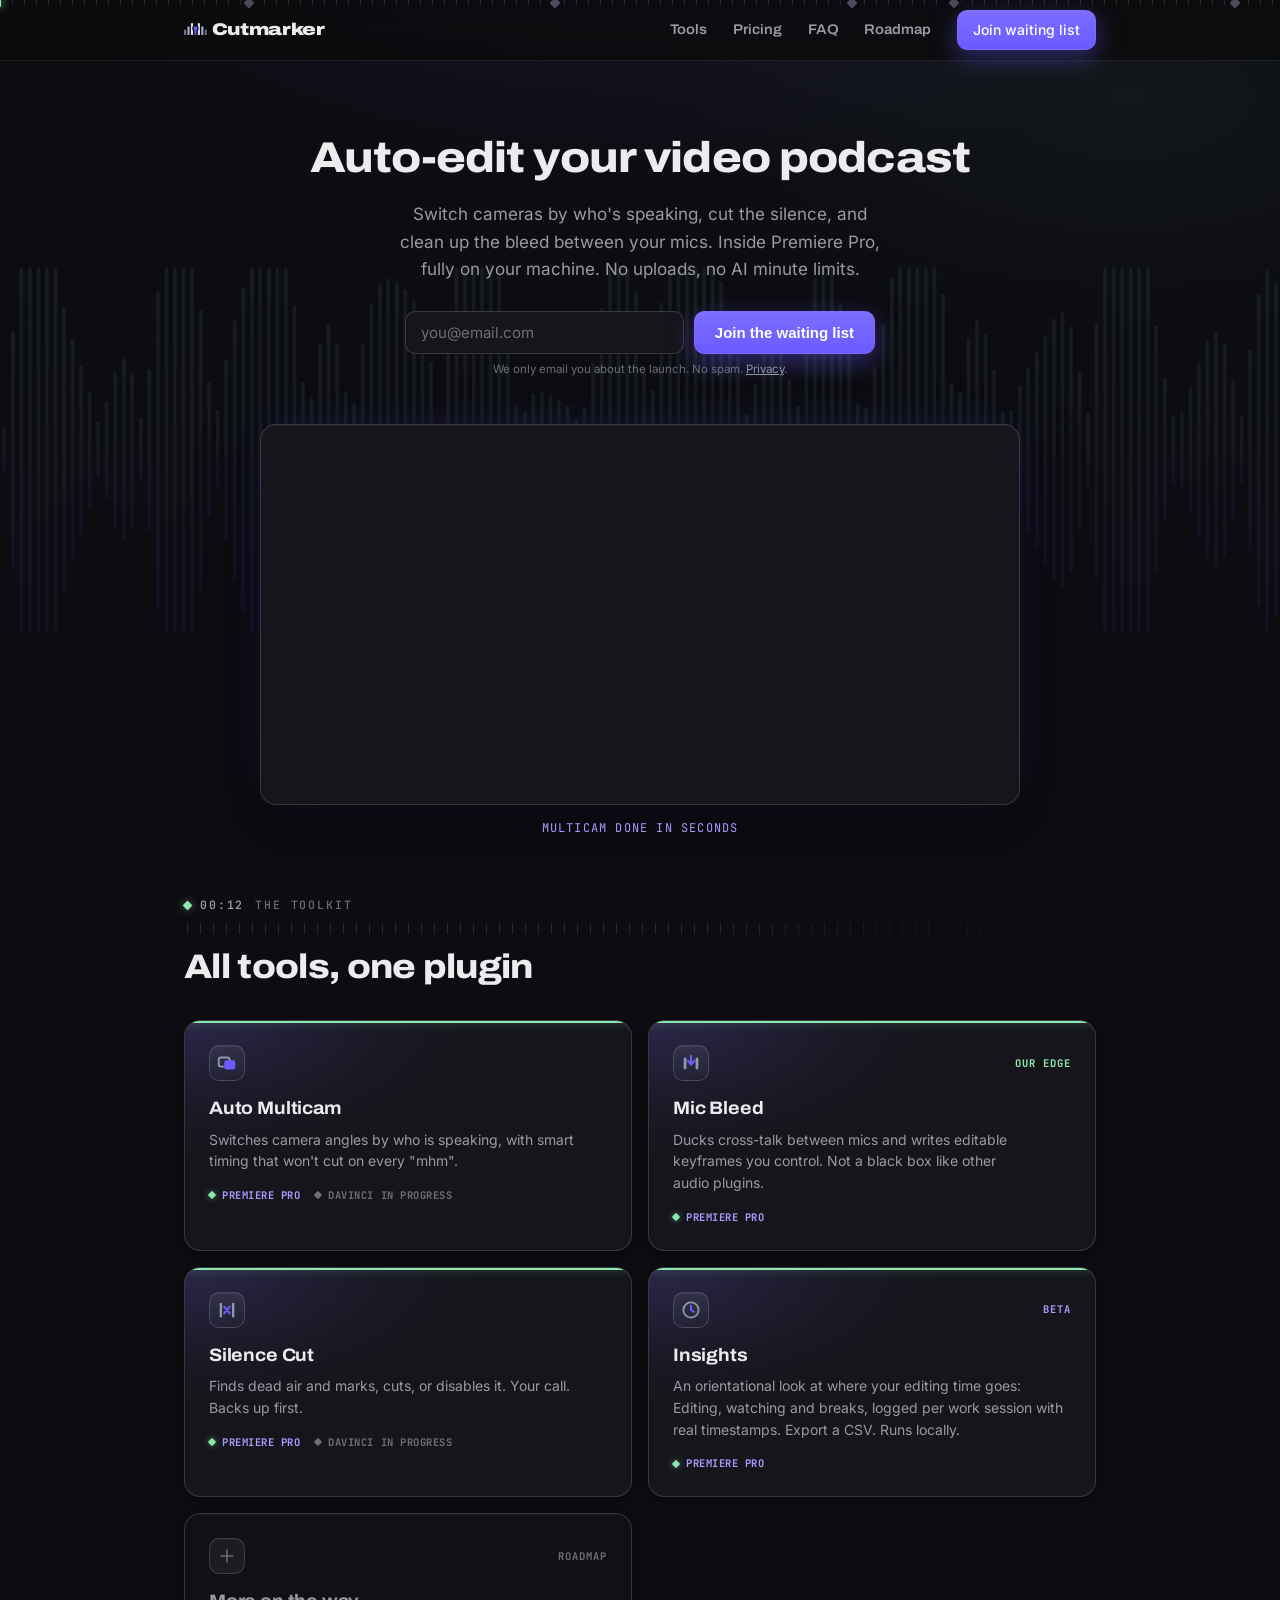
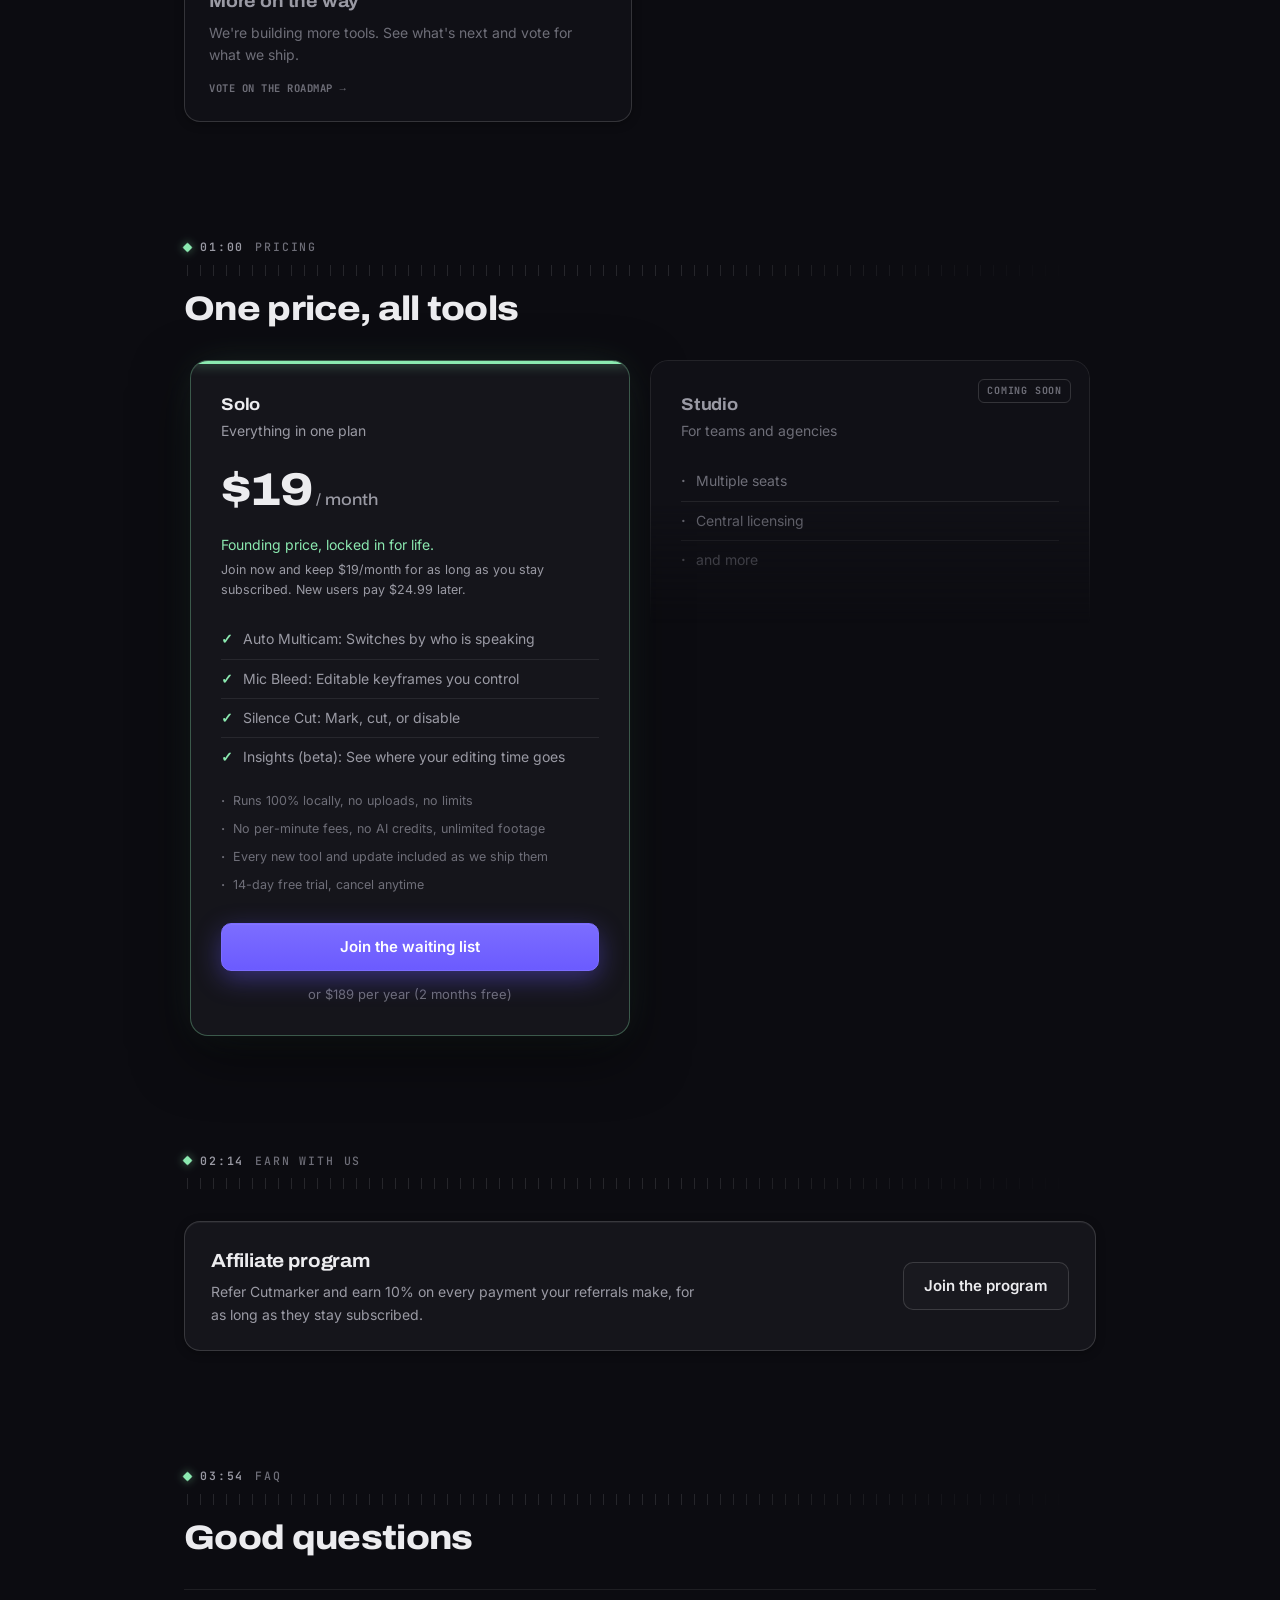
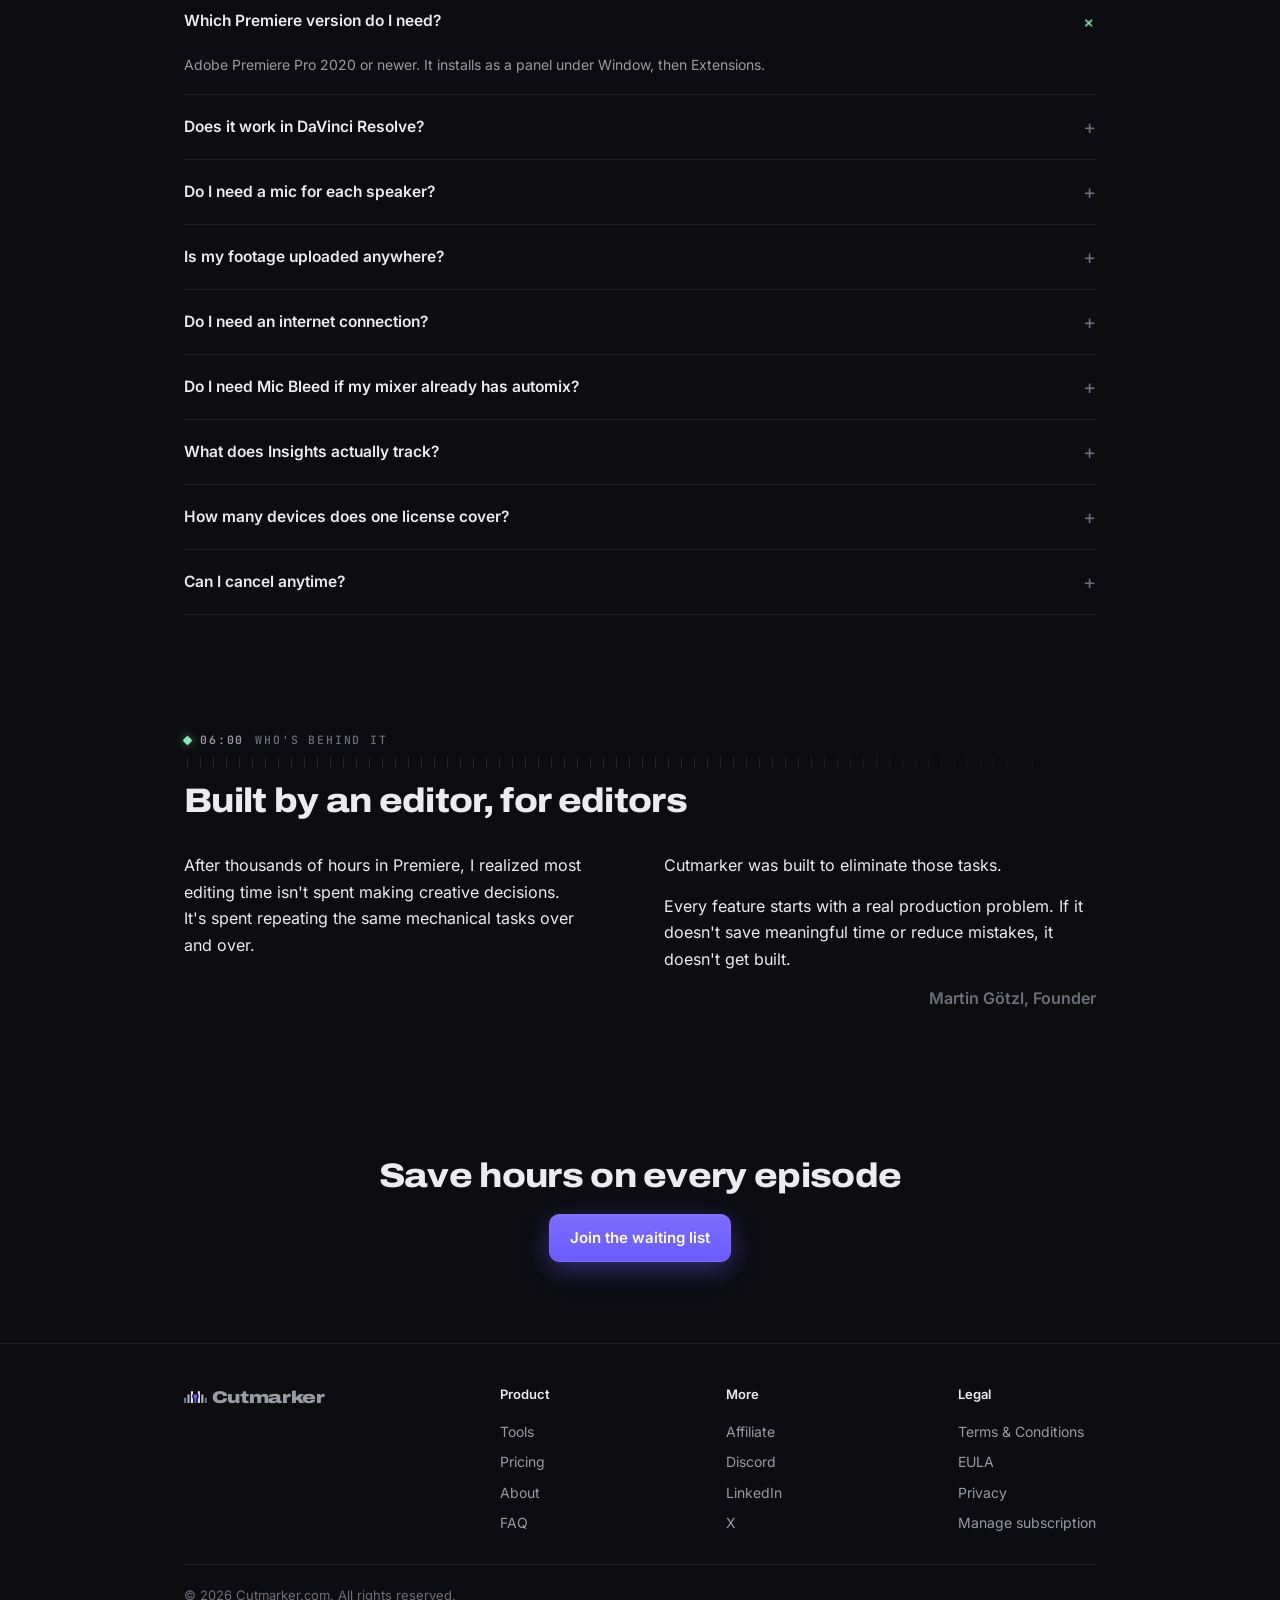
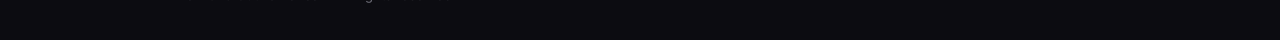
==== commit a8e3ff79: "Add files via upload" ====
--- a/index.html
+++ b/index.html
@@ -247,7 +247,7 @@
 
 <header class="hero"><div class="wrap">
   <h1 data-i18n="heroH1">Auto-edit your video podcast</h1>
-  <p class="lead" data-i18n="heroLead">Switch cameras by who's speaking, cut the silence, and clean up the bleed between your mics. Inside Premiere Pro, fully on your machine. No uploads, no AI minute limits.</p>
+  <p class="lead" data-i18n="heroLead">Switch cameras by who's speaking, cut the silence, and clean up the bleed between your mics. Inside Premiere&nbsp;Pro, fully on your machine. No uploads, no AI minute limits.</p>
   <form id="waitlist" class="wl" novalidate>
     <input class="wl-input" type="email" name="email" required autocomplete="email" placeholder="you@email.com" aria-label="Email">
     <button class="btn" type="submit">Join the waiting list</button>
@@ -321,8 +321,8 @@
     <h3>Solo</h3>
     <div class="pt" data-i18n="pricePt">Everything in one plan</div>
     <div class="amt">$19<small data-i18n="perMonth"> / month</small></div>
-    <div class="pt" style="color:var(--signal);margin-top:6px">Founding price. It becomes $24.99 later.</div>
-    <div class="pt" style="margin-top:4px;font-size:12.5px">Our thank-you to the first users who join early and help shape Cutmarker with their feedback.</div>
+    <div class="pt" style="color:var(--signal);margin-top:6px">Founding price, locked in for life.</div>
+    <div class="pt" style="margin-top:4px;font-size:12.5px">Join now and keep $19/month for as long as you stay subscribed. New users pay $24.99 later.</div>
     <ul>
       <li><span class="tick">✓</span><span data-i18n="pl1">Auto Multicam: Switches by who is speaking</span></li>
       <li><span class="tick">✓</span><span data-i18n="pl2">Mic Bleed: Editable keyframes you control</span></li>
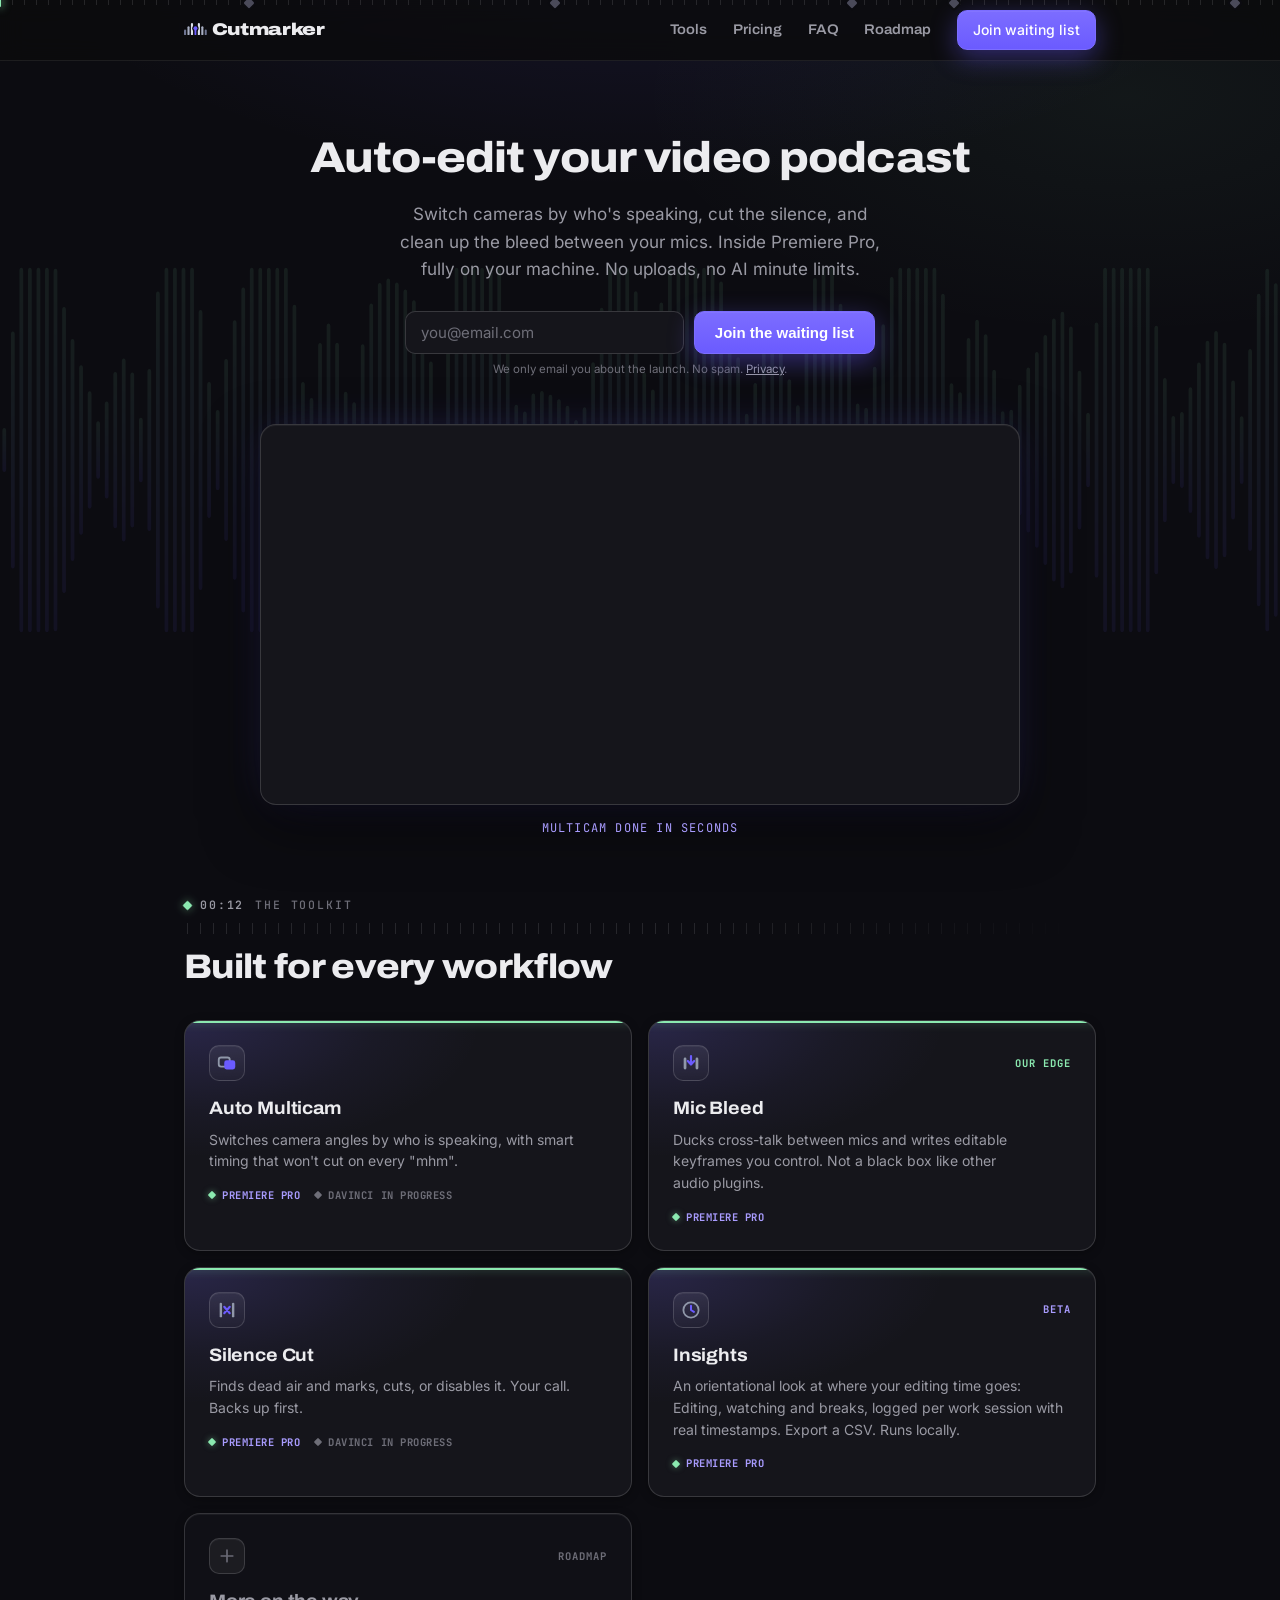
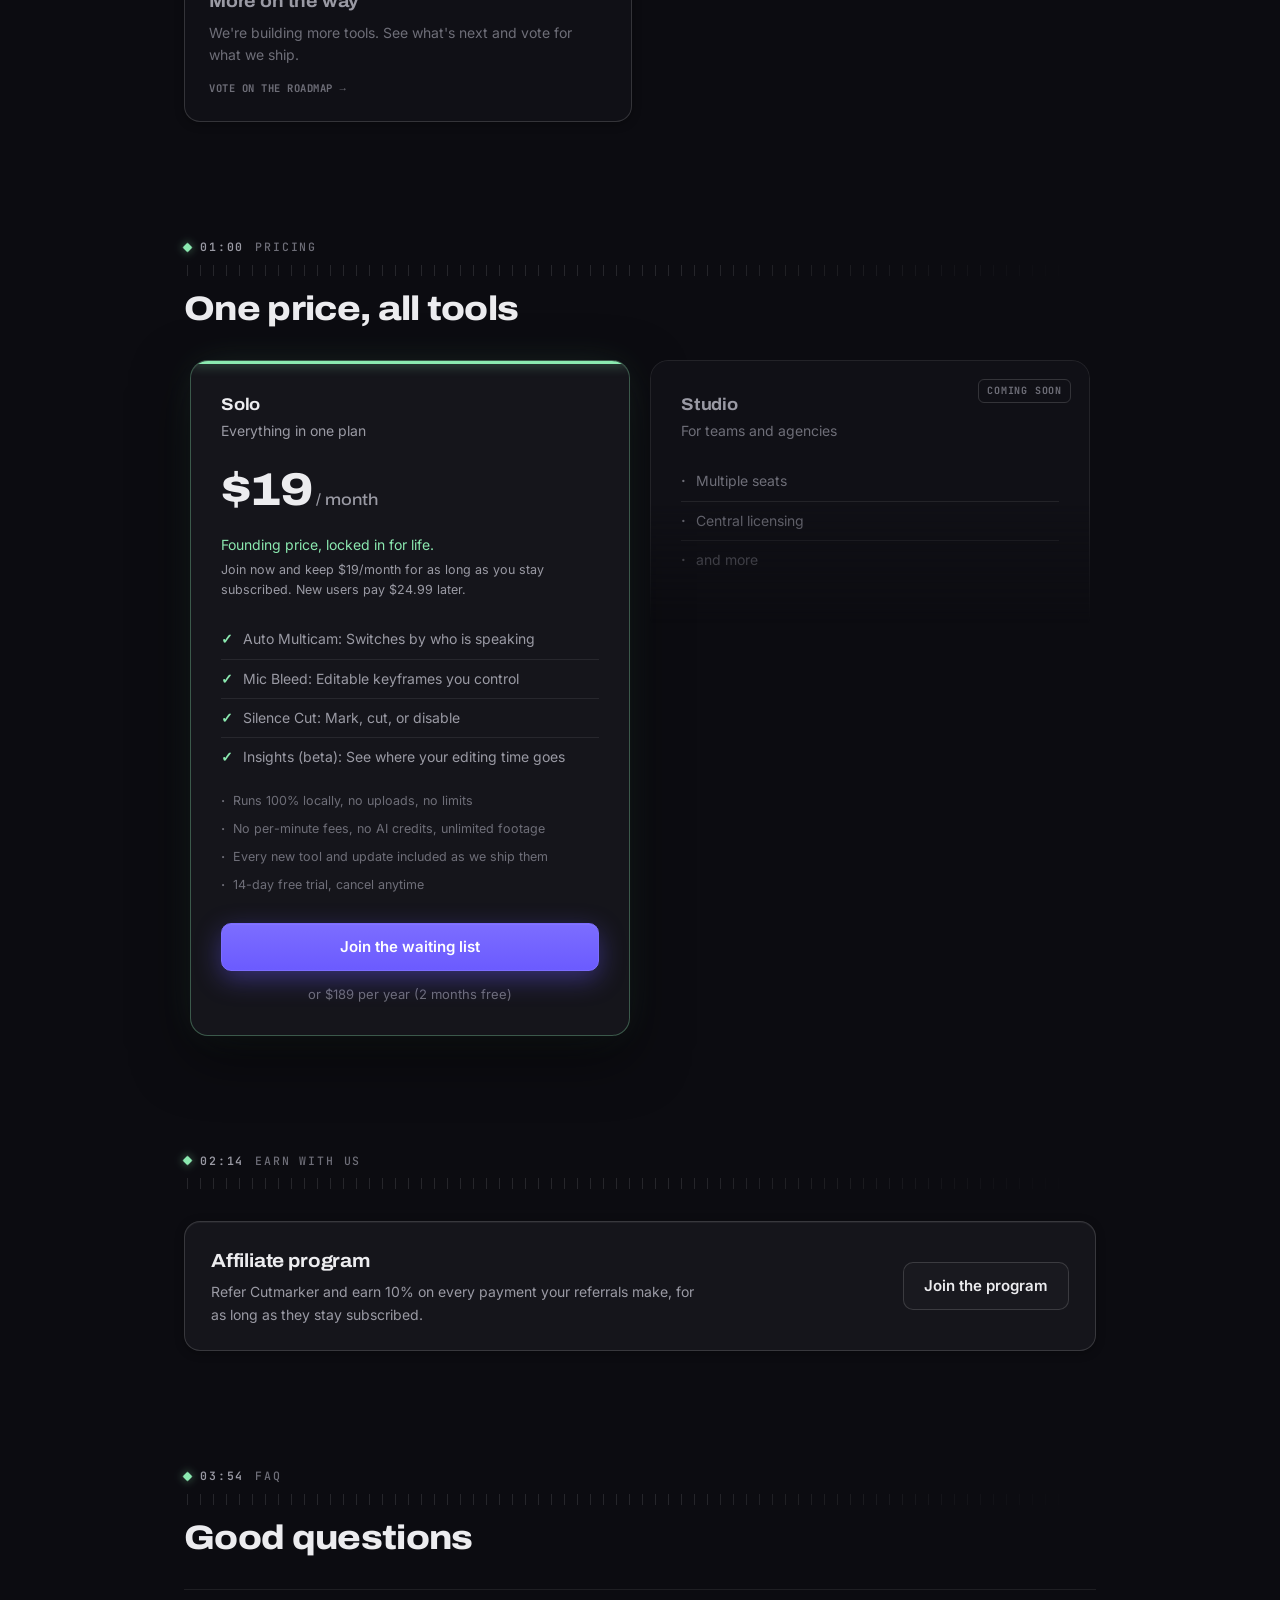
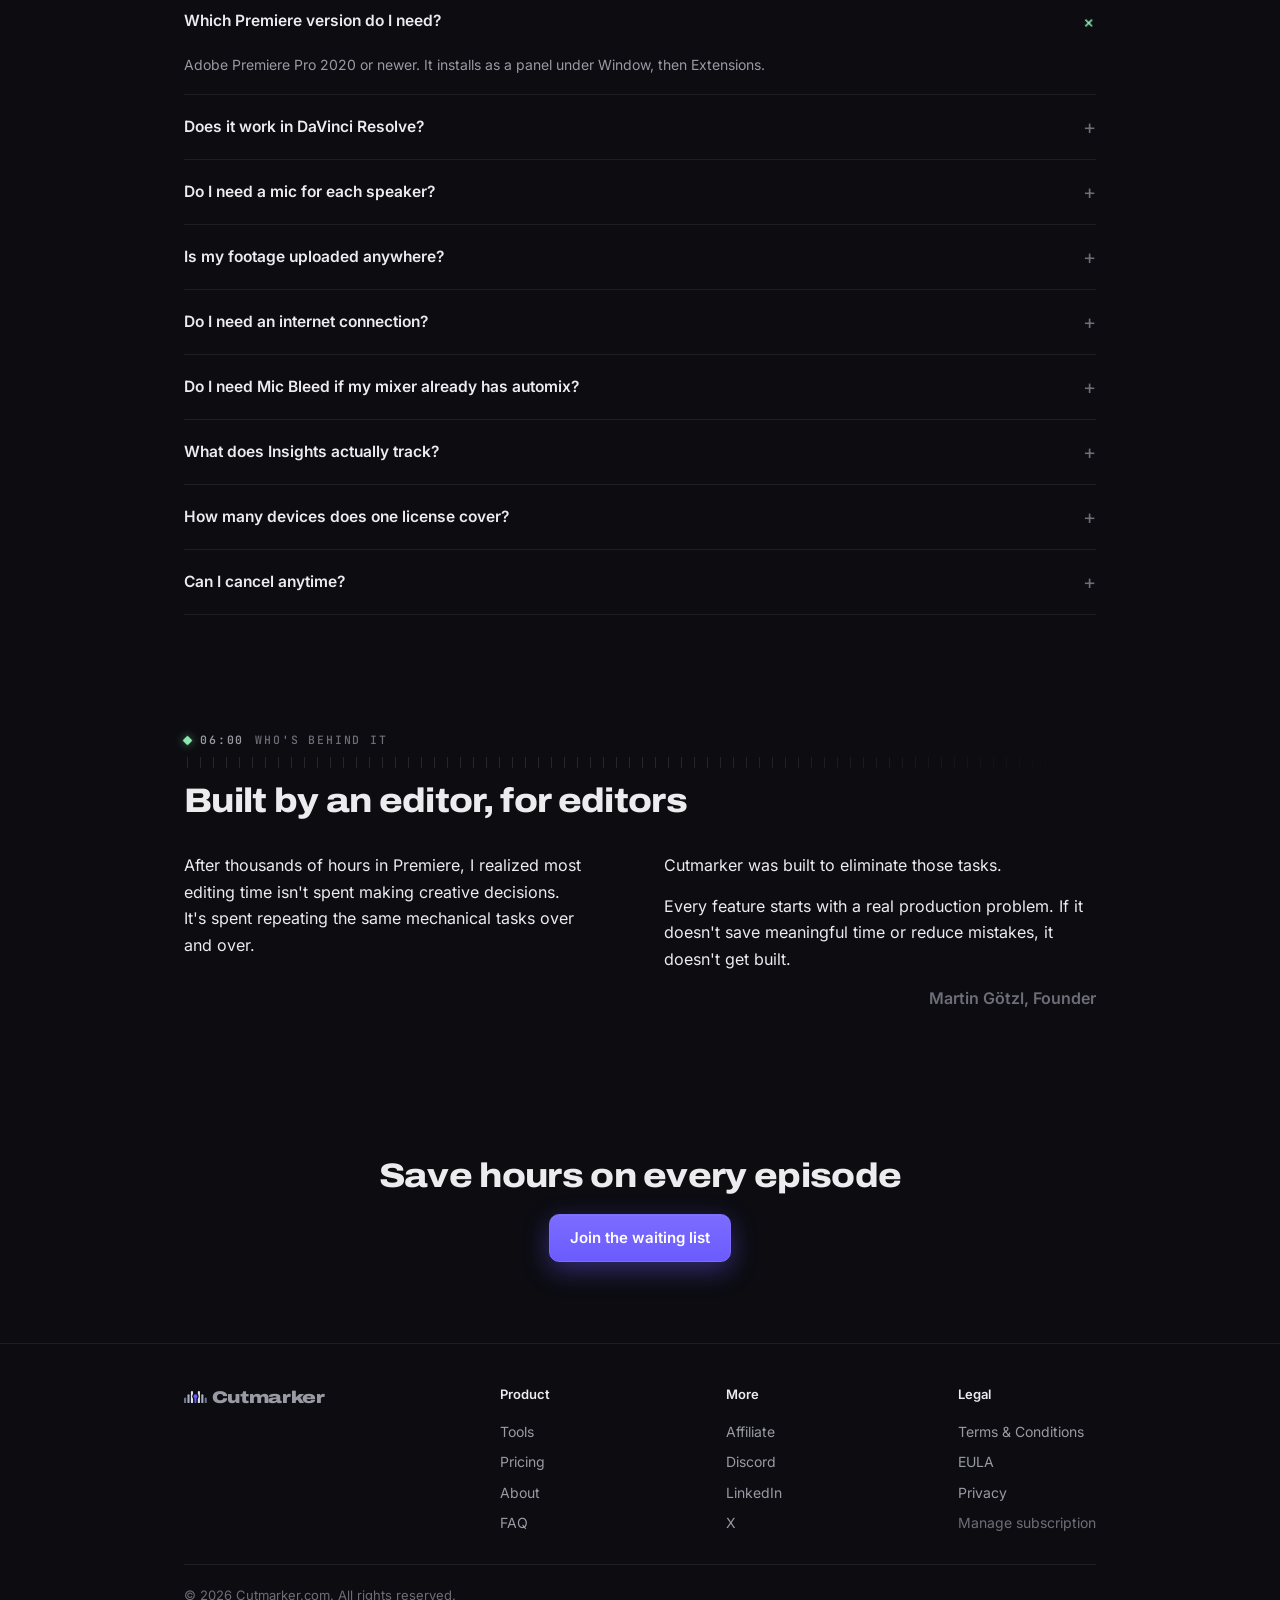
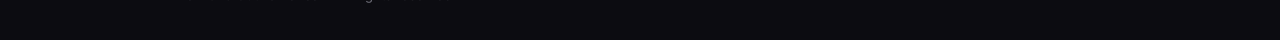
==== commit a753eaf0: "Add files via upload" ====
--- a/index.html
+++ b/index.html
@@ -270,7 +270,7 @@
 </div></header>
 
 <section id="tools"><div class="wrap">
-  <div class="head" style="margin:0 0 34px"><span class="kicker" data-i18n="toolsKicker">The toolkit</span><h2 data-i18n="toolsH2">All tools, one plugin</h2></div>
+  <div class="head" style="margin:0 0 34px"><span class="kicker" data-i18n="toolsKicker">The toolkit</span><h2 data-i18n="toolsH2">Built for every workflow</h2></div>
   <div class="tools">
     <div class="tool">
       <div class="top"><div class="ico"><svg width="22" height="22" viewBox="0 0 24 24" fill="none"><rect x="3" y="6" width="12" height="10" rx="2.6" stroke="#9098A9" stroke-width="2"/><rect x="9" y="9" width="12" height="10" rx="2.6" fill="#6B5BFF"/></svg></div></div>
@@ -410,7 +410,7 @@
     <a class="logo" href="#"><svg class="lmark"><use href="#mark"/></svg> Cutmarker</a>
     <div class="col"><h4 data-i18n="footProduct">Product</h4><a href="#tools" data-i18n="navTools">Tools</a><a href="#pricing" data-i18n="navPricing">Pricing</a><a href="#about" data-i18n="footAbout">About</a><a href="#faq" data-i18n="navFaq">FAQ</a></div>
     <div class="col"><h4 data-i18n="footMore">More</h4><a href="#waitlist">Affiliate</a><a href="https://discord.gg/GQ3xsVfTMP">Discord</a><a href="https://www.linkedin.com/company/cutmarker" target="_blank" rel="noopener">LinkedIn</a><a href="https://x.com/cutmarkercom" target="_blank" rel="noopener">X</a></div>
-    <div class="col"><h4 data-i18n="footLegal">Legal</h4><a href="/legal#terms" data-i18n="footTerms">Terms &amp; Conditions</a><a href="/legal#eula" data-i18n="footEula">EULA</a><a href="/legal#privacy" data-i18n="footPrivacy">Privacy</a><a href="https://cutmarker.lemonsqueezy.com/billing" data-i18n="footManage">Manage subscription</a></div>
+    <div class="col"><h4 data-i18n="footLegal">Legal</h4><a href="/legal#terms" data-i18n="footTerms">Terms &amp; Conditions</a><a href="/legal#eula" data-i18n="footEula">EULA</a><a href="/legal#privacy" data-i18n="footPrivacy">Privacy</a><span data-i18n="footManage" style="display:block;color:var(--tx3);padding:4px 0;cursor:default">Manage subscription</span></div>
   </div>
   <div class="bottom"><span>© 2026 Cutmarker.com. All rights reserved.</span></div>
 </div></footer>
